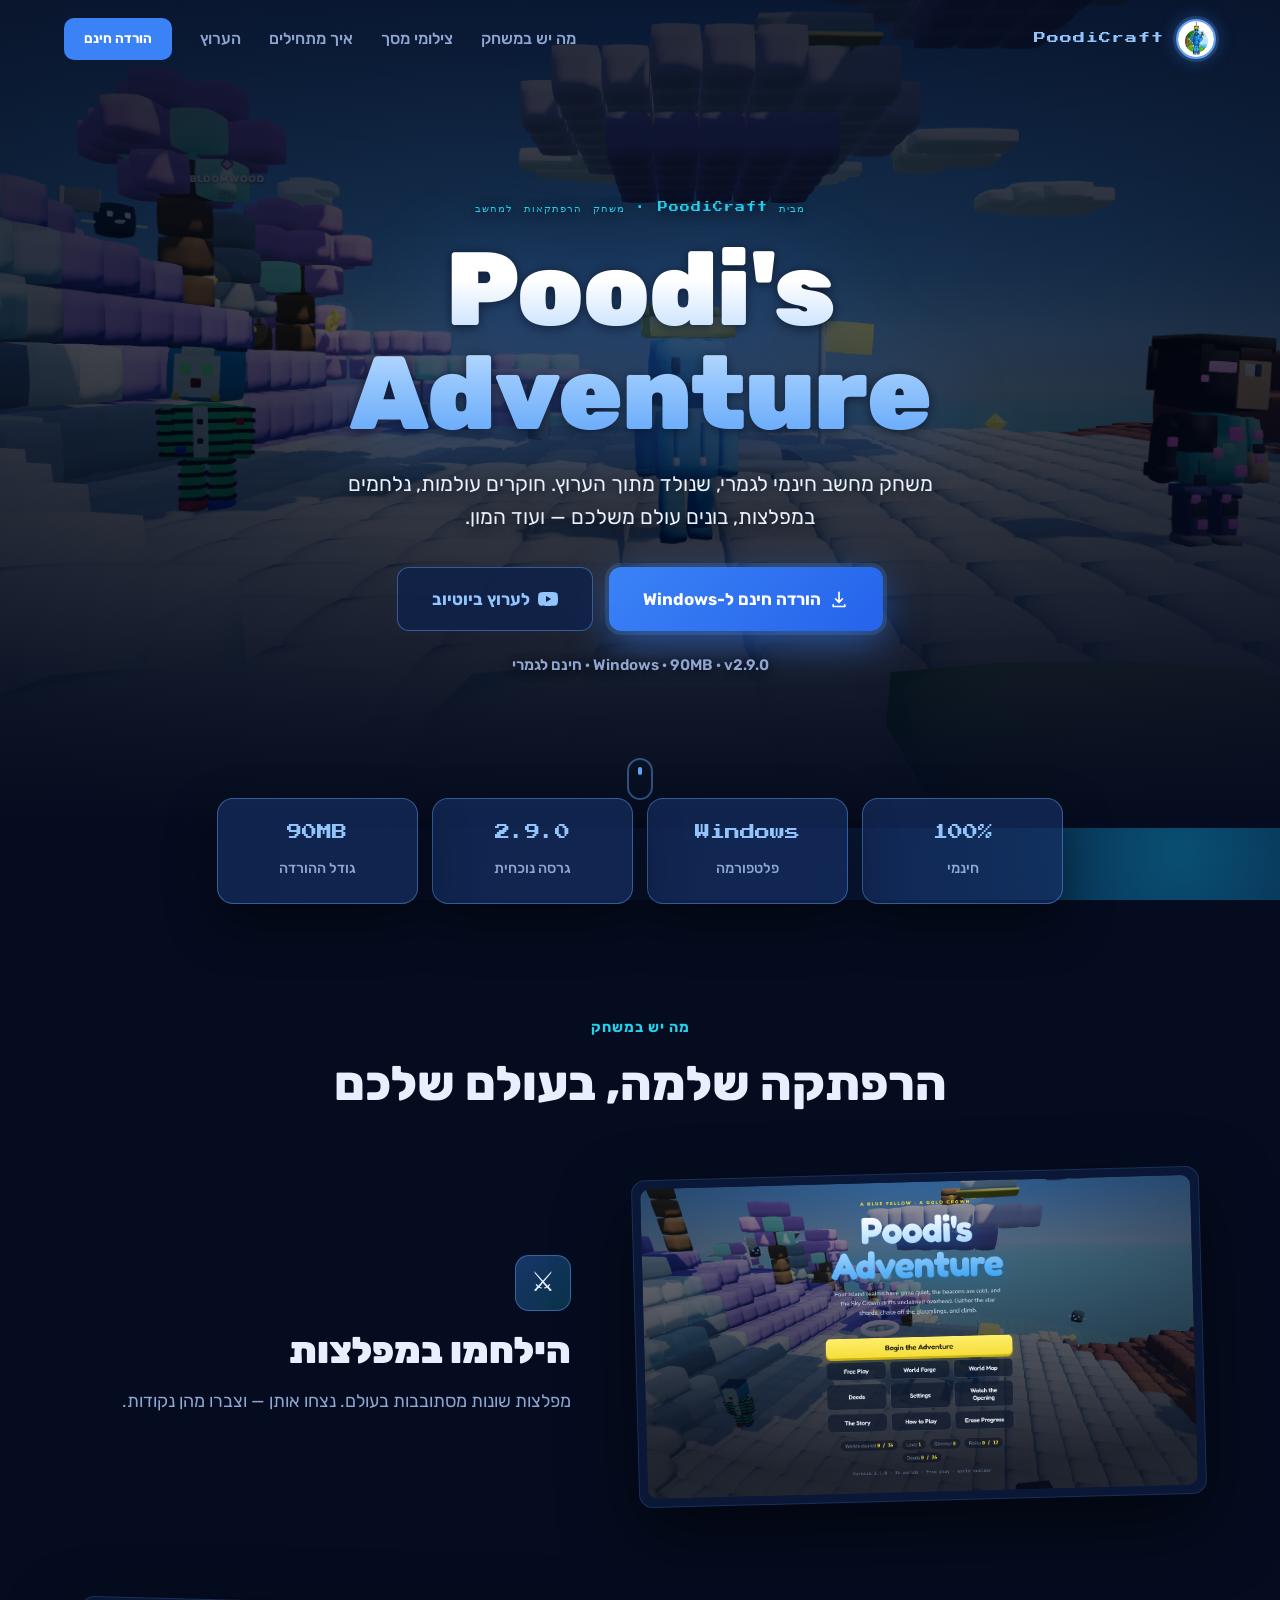
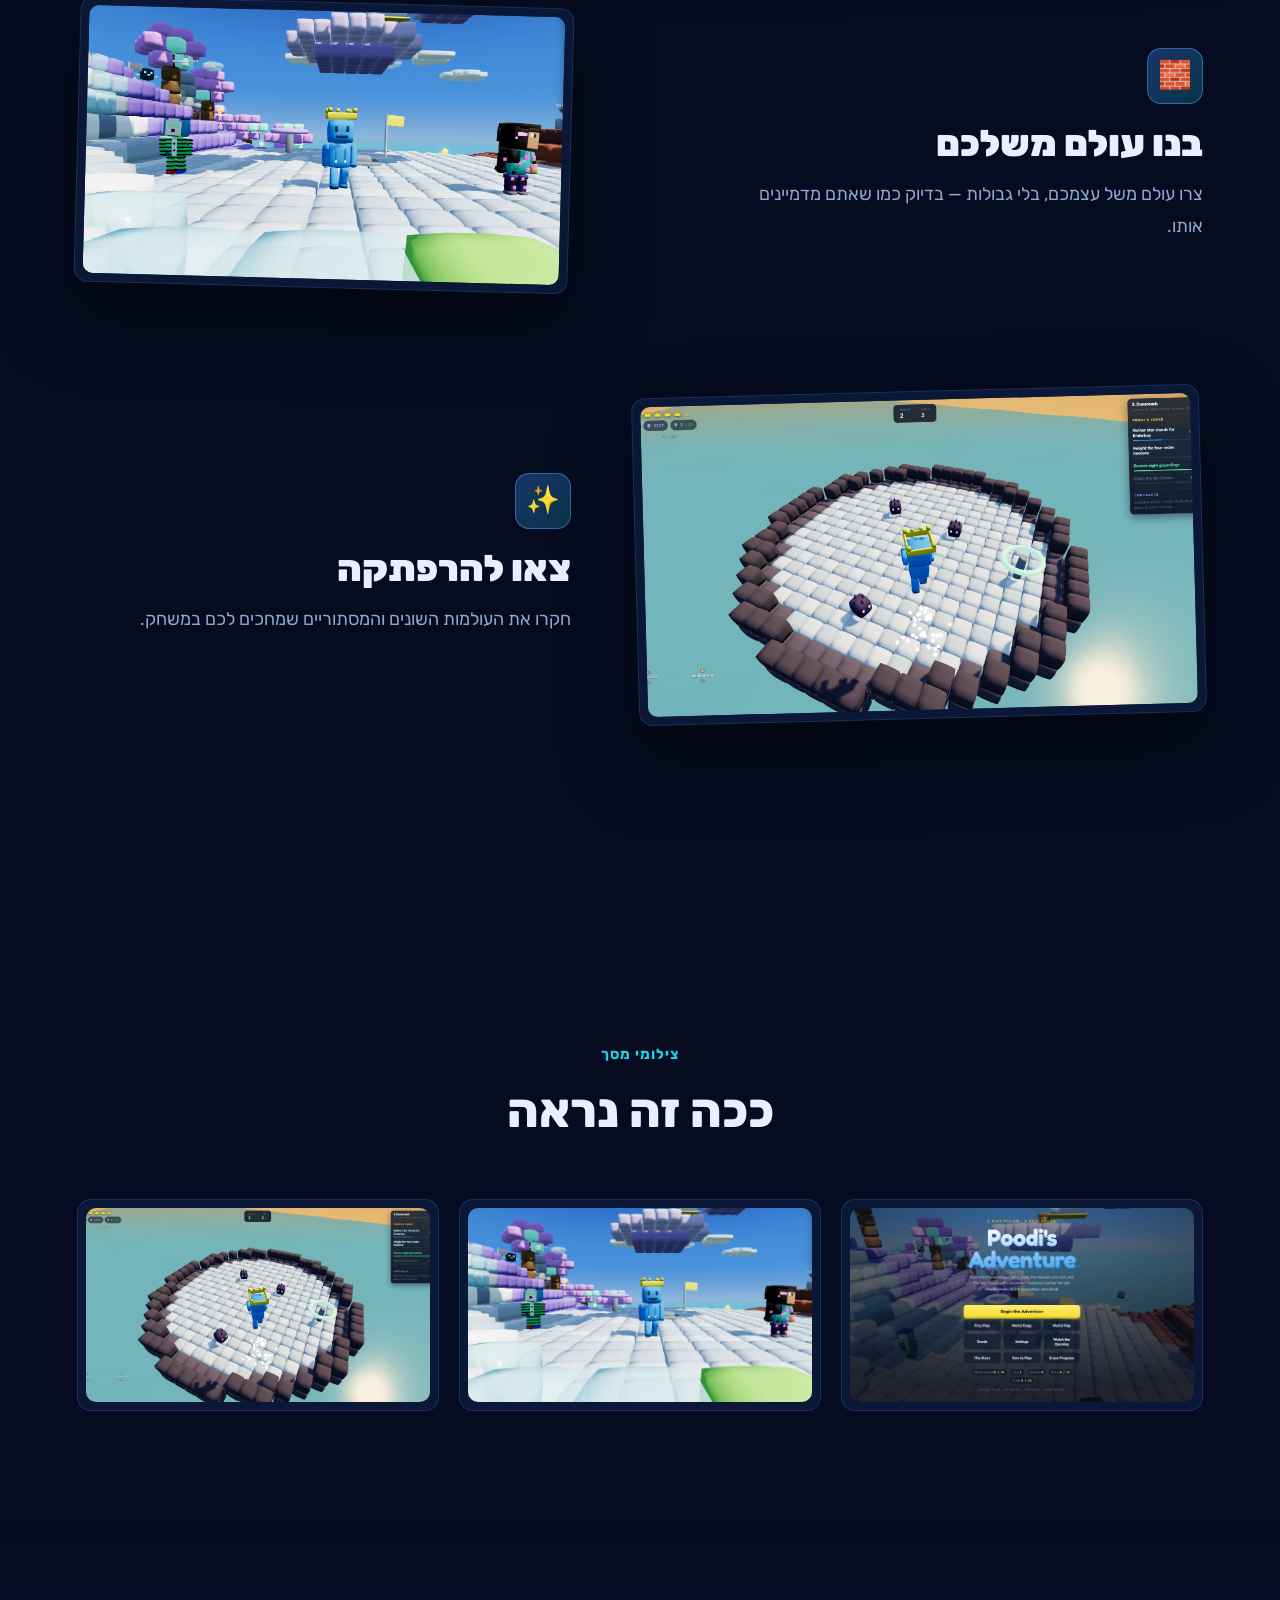
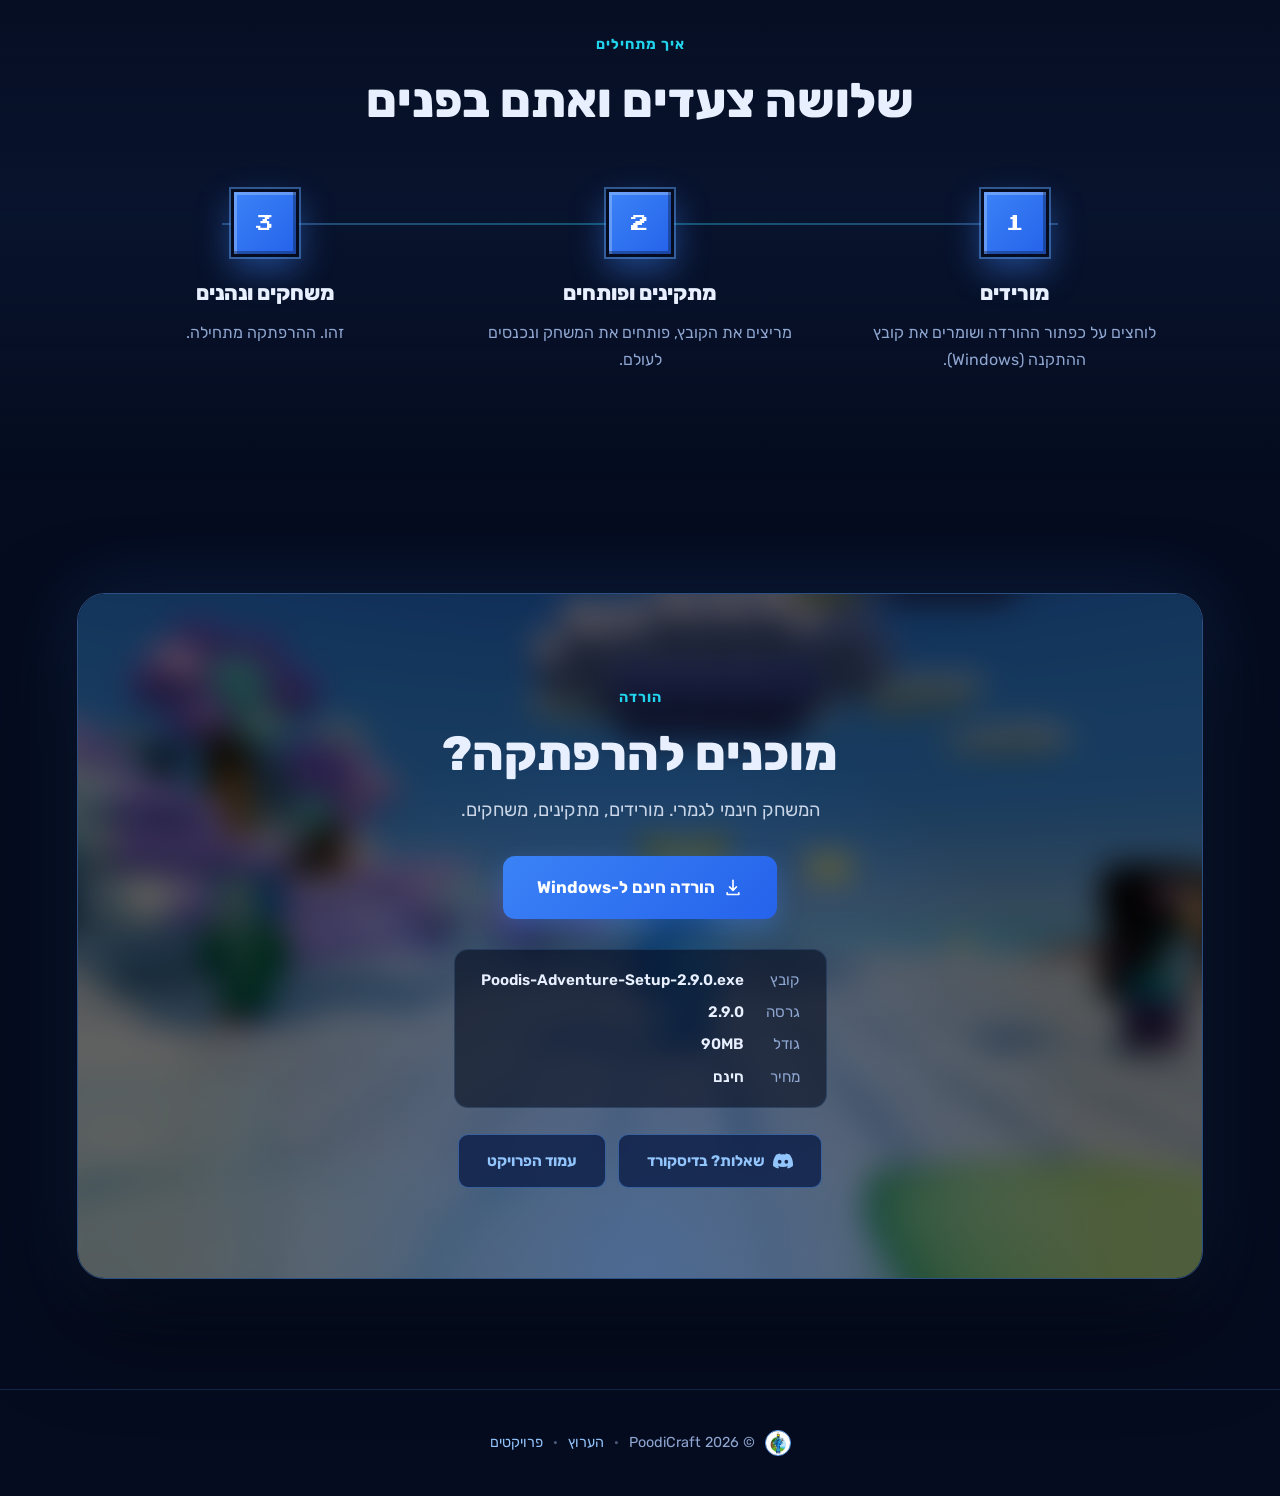
==== poodis-adventure.html @ d82b95a4 "אתר PoodiCraft עמוד הבית של הערוץ, תיק העבודות (עם המלצות דרך Firebase), עמוד הפרויקטים, Poodi's Adv" ====
<!DOCTYPE html>
<html lang="he" dir="rtl">
<head>
  <meta charset="UTF-8">
  <meta name="viewport" content="width=device-width, initial-scale=1.0">
  <title>Poodi's Adventure — משחק הרפתקאות חינמי</title>
  <link rel="icon" href="logo/favicon.ico" sizes="any">
  <link rel="icon" type="image/png" sizes="32x32" href="logo/favicon-32.png">
  <link rel="icon" type="image/png" sizes="64x64" href="logo/favicon-64.png">
  <link rel="icon" type="image/png" sizes="192x192" href="logo/favicon-192.png">
  <link rel="apple-touch-icon" href="logo/apple-touch-icon.png">
  <link rel="preconnect" href="https://fonts.googleapis.com">
  <link rel="preconnect" href="https://fonts.gstatic.com" crossorigin>
  <link href="https://fonts.googleapis.com/css2?family=Press+Start+2P&family=Rubik:wght@400;500;600;700;800;900&display=swap" rel="stylesheet">
  <link rel="stylesheet" href="style.css">
</head>
<body class="game-page">

  <!-- ============================================================
       עמוד המשחק Poodi's Adventure.
       התמונות: projects/project-1.jpg (ראשית — רק בכריכה/רקע), projects/project-1-1.jpg, project-1-2.jpg, project-1-3.jpg (צילומי מסך).
       קובץ ההורדה: downloads/Poodis-Adventure-Setup-2.9.0.exe — כשמעלים גרסה חדשה, מעדכנים כאן את הקישור (3 מקומות) ואת מספר הגרסה.
       ============================================================ -->

  <div class="bg">
    <div class="bg-grid"></div>
    <div class="bg-glow bg-glow-1"></div>
    <div class="bg-glow bg-glow-2"></div>
    <div class="cubes" id="cubes"></div>
  </div>

  <header class="nav" id="nav">
    <a href="index.html" class="logo">
      <img src="logo/logo.jpg" alt="PoodiCraft" class="logo-img">
      <span class="logo-text">PoodiCraft</span>
    </a>
    <nav class="nav-links" id="navLinks">
      <a href="#features">מה יש במשחק</a>
      <a href="#gallery">צילומי מסך</a>
      <a href="#start">איך מתחילים</a>
      <a href="index.html">הערוץ</a>
      <a href="#download" class="btn btn-small">הורדה חינם</a>
    </nav>
    <button class="nav-toggle" id="navToggle" aria-label="תפריט">
      <span></span><span></span><span></span>
    </button>
  </header>

  <main id="top">

    <!-- ===== Hero: full-bleed cover ===== -->
    <section class="game-hero">
      <div class="game-hero-bg">
        <img src="projects/project-1.jpg" alt="" onerror="this.remove()">
      </div>
      <div class="game-hero-inner">
        <p class="game-kicker reveal">מבית PoodiCraft · משחק הרפתקאות למחשב</p>
        <h1 class="game-title reveal" style="--d:.1s"><span dir="ltr">Poodi's Adventure</span></h1>
        <p class="game-sub reveal" style="--d:.2s">
          משחק מחשב חינמי לגמרי, שנולד מתוך הערוץ. חוקרים עולמות, נלחמים במפלצות, בונים עולם משלכם — ועוד המון.
        </p>
        <div class="game-hero-actions reveal" style="--d:.3s">
          <a href="downloads/Poodis-Adventure-Setup-2.9.0.exe" download class="btn btn-primary btn-xl">
            <svg class="btn-icon" viewBox="0 0 24 24" aria-hidden="true"><path fill="currentColor" d="M12 3a1 1 0 0 1 1 1v9.6l2.3-2.3a1 1 0 1 1 1.4 1.4l-4 4a1 1 0 0 1-1.4 0l-4-4a1 1 0 1 1 1.4-1.4L11 13.6V4a1 1 0 0 1 1-1zM5 18a1 1 0 0 1 1 1v1h12v-1a1 1 0 1 1 2 0v2a1 1 0 0 1-1 1H5a1 1 0 0 1-1-1v-2a1 1 0 0 1 1-1z"/></svg>
            הורדה חינם ל-Windows
          </a>
          <a href="https://www.youtube.com/@PoodiCraft" target="_blank" rel="noopener" class="btn btn-ghost btn-xl">
            <svg class="btn-icon" viewBox="0 0 24 24" aria-hidden="true"><path fill="currentColor" d="M23.5 6.2a3 3 0 0 0-2.1-2.1C19.5 3.6 12 3.6 12 3.6s-7.5 0-9.4.5A3 3 0 0 0 .5 6.2 31 31 0 0 0 0 12a31 31 0 0 0 .5 5.8 3 3 0 0 0 2.1 2.1c1.9.5 9.4.5 9.4.5s7.5 0 9.4-.5a3 3 0 0 0 2.1-2.1A31 31 0 0 0 24 12a31 31 0 0 0-.5-5.8zM9.6 15.6V8.4l6.2 3.6-6.2 3.6z"/></svg>
            לערוץ ביוטיוב
          </a>
        </div>
        <p class="game-hero-meta reveal" style="--d:.4s"><span dir="ltr">v2.9.0</span> · Windows · 90MB · חינם לגמרי</p>
      </div>
      <a href="#features" class="scroll-hint" aria-label="גלילה למטה"><span></span></a>
    </section>

    <!-- ===== Quick facts ===== -->
    <section class="game-stats reveal">
      <div class="stat"><span class="stat-value">100%</span><span class="stat-label">חינמי</span></div>
      <div class="stat"><span class="stat-value">Windows</span><span class="stat-label">פלטפורמה</span></div>
      <div class="stat"><span class="stat-value" dir="ltr">2.9.0</span><span class="stat-label">גרסה נוכחית</span></div>
      <div class="stat"><span class="stat-value">90MB</span><span class="stat-label">גודל ההורדה</span></div>
    </section>

    <!-- ===== Feature spotlights (zig-zag) ===== -->
    <section class="section" id="features">
      <div class="section-head reveal">
        <span class="section-kicker">מה יש במשחק</span>
        <h2>הרפתקה שלמה, בעולם שלכם</h2>
      </div>

      <div class="spot reveal">
        <div class="spot-img">
          <div class="thumb-frame">
            <img src="projects/project-1-1.jpg" alt="" onerror="this.parentNode.classList.add('empty')">
            <span class="thumb-placeholder">הוסיפו תמונה<small>projects/project-1-1.jpg</small></span>
          </div>
        </div>
        <div class="spot-text">
          <span class="spot-ico">⚔️</span>
          <h3>הילחמו במפלצות</h3>
          <p>מפלצות שונות מסתובבות בעולם. נצחו אותן — וצברו מהן נקודות.</p>
        </div>
      </div>

      <div class="spot flip reveal">
        <div class="spot-img">
          <div class="thumb-frame">
            <img src="projects/project-1-2.jpg" alt="" onerror="this.parentNode.classList.add('empty')">
            <span class="thumb-placeholder">הוסיפו תמונה<small>projects/project-1-2.jpg</small></span>
          </div>
        </div>
        <div class="spot-text">
          <span class="spot-ico">🧱</span>
          <h3>בנו עולם משלכם</h3>
          <p>צרו עולם משל עצמכם, בלי גבולות — בדיוק כמו שאתם מדמיינים אותו.</p>
        </div>
      </div>

      <div class="spot reveal">
        <div class="spot-img">
          <div class="thumb-frame">
            <img src="projects/project-1-3.jpg" alt="" onerror="this.parentNode.classList.add('empty')">
            <span class="thumb-placeholder">הוסיפו תמונה<small>projects/project-1-3.jpg</small></span>
          </div>
        </div>
        <div class="spot-text">
          <span class="spot-ico">✨</span>
          <h3>צאו להרפתקה</h3>
          <p>חקרו את העולמות השונים והמסתוריים שמחכים לכם במשחק.</p>
        </div>
      </div>
    </section>

    <!-- ===== Screenshots: one big + small tiles (click to enlarge) ===== -->
    <section class="section" id="gallery">
      <div class="section-head reveal">
        <span class="section-kicker">צילומי מסך</span>
        <h2>ככה זה נראה</h2>
      </div>
      <!-- צילומי מסך בלבד (התמונה הראשית project-1.jpg לא נכנסת לכאן).
           תמונה בלי קובץ נעלמת לבד. עוד תמונות? שכפלו figure -->
      <div class="game-gallery">
        <figure class="gallery-item reveal">
          <div class="thumb-frame">
            <img src="projects/project-1-1.jpg" alt="" onerror="this.closest('figure').remove()">
          </div>
        </figure>
        <figure class="gallery-item reveal" style="--d:.15s">
          <div class="thumb-frame">
            <img src="projects/project-1-2.jpg" alt="" onerror="this.closest('figure').remove()">
          </div>
        </figure>
        <figure class="gallery-item reveal" style="--d:.2s">
          <div class="thumb-frame">
            <img src="projects/project-1-3.jpg" alt="" onerror="this.closest('figure').remove()">
          </div>
        </figure>
      </div>
    </section>

    <!-- ===== How to start: 3-step timeline ===== -->
    <section class="section section-alt" id="start">
      <div class="section-head reveal">
        <span class="section-kicker">איך מתחילים</span>
        <h2>שלושה צעדים ואתם בפנים</h2>
      </div>
      <ol class="timeline">
        <li class="tl-step reveal">
          <span class="tl-num">1</span>
          <h3>מורידים</h3>
          <p>לוחצים על כפתור ההורדה ושומרים את קובץ ההתקנה (Windows).</p>
        </li>
        <li class="tl-step reveal" style="--d:.1s">
          <span class="tl-num">2</span>
          <h3>מתקינים ופותחים</h3>
          <p>מריצים את הקובץ, פותחים את המשחק ונכנסים לעולם.</p>
        </li>
        <li class="tl-step reveal" style="--d:.2s">
          <span class="tl-num">3</span>
          <h3>משחקים ונהנים</h3>
          <p>זהו. ההרפתקה מתחילה.</p>
        </li>
      </ol>
    </section>

    <!-- ===== Download ===== -->
    <section class="section" id="download">
      <div class="game-cta reveal">
        <div class="game-cta-bg"><img src="projects/project-1.jpg" alt="" onerror="this.remove()"></div>
        <div class="game-cta-inner">
          <span class="section-kicker">הורדה</span>
          <h2>מוכנים להרפתקה?</h2>
          <p>המשחק חינמי לגמרי. מורידים, מתקינים, משחקים.</p>
          <a href="downloads/Poodis-Adventure-Setup-2.9.0.exe" download class="btn btn-primary btn-xl">
            <svg class="btn-icon" viewBox="0 0 24 24" aria-hidden="true"><path fill="currentColor" d="M12 3a1 1 0 0 1 1 1v9.6l2.3-2.3a1 1 0 1 1 1.4 1.4l-4 4a1 1 0 0 1-1.4 0l-4-4a1 1 0 1 1 1.4-1.4L11 13.6V4a1 1 0 0 1 1-1zM5 18a1 1 0 0 1 1 1v1h12v-1a1 1 0 1 1 2 0v2a1 1 0 0 1-1 1H5a1 1 0 0 1-1-1v-2a1 1 0 0 1 1-1z"/></svg>
            הורדה חינם ל-Windows
          </a>
          <dl class="game-specs">
            <dt>קובץ</dt><dd dir="ltr">Poodis-Adventure-Setup-2.9.0.exe</dd>
            <dt>גרסה</dt><dd dir="ltr">2.9.0</dd>
            <dt>גודל</dt><dd>90MB</dd>
            <dt>מחיר</dt><dd>חינם</dd>
          </dl>
          <div class="game-cta-links">
            <button type="button" class="btn btn-ghost" id="discordBtn">
              <svg class="btn-icon" viewBox="0 0 24 24" aria-hidden="true"><path fill="currentColor" d="M20.3 4.4A19.8 19.8 0 0 0 15.4 3l-.6 1.2a18.3 18.3 0 0 0-5.6 0L8.6 3a19.7 19.7 0 0 0-4.9 1.5C.6 9.1-.3 13.6.1 18a19.9 19.9 0 0 0 6 3l1.3-2a12.9 12.9 0 0 1-2-1l.5-.4a14.2 14.2 0 0 0 12.2 0l.5.4a12.9 12.9 0 0 1-2 1l1.3 2a19.8 19.8 0 0 0 6-3c.5-5.1-.8-9.6-3.6-13.6zM8 15.3c-1.2 0-2.2-1.1-2.2-2.4S6.8 10.5 8 10.5s2.2 1.1 2.2 2.4-1 2.4-2.2 2.4zm8 0c-1.2 0-2.2-1.1-2.2-2.4s1-2.4 2.2-2.4 2.2 1.1 2.2 2.4-1 2.4-2.2 2.4z"/></svg>
              שאלות? בדיסקורד
            </button>
            <a href="projects/project-1.html" class="btn btn-ghost">עמוד הפרויקט</a>
          </div>
        </div>
      </div>
    </section>

  </main>

  <footer class="footer">
    <img src="logo/logo.jpg" alt="" class="logo-img small">
    <span>&copy; <span id="year"></span> PoodiCraft</span>
    <span class="footer-sep">·</span>
    <a href="index.html">הערוץ</a>
    <span class="footer-sep">·</span>
    <a href="projects.html">פרויקטים</a>
  </footer>

  <div class="lightbox" id="lightbox">
    <button class="lightbox-close" id="lightboxClose" aria-label="סגירה">&times;</button>
    <img src="" alt="" id="lightboxImg">
  </div>

  <script src="script.js"></script>
  <script src="sounds.js"></script>
</body>
</html>
---- style.css ----
/* ============================================================
   PoodiCraft — channel site + thumbnail portfolio (blue theme)
   ============================================================ */

:root {
  --bg: #050c1f;
  --bg-2: #0a1633;
  --surface: rgba(16, 34, 74, 0.55);
  --surface-2: rgba(22, 46, 96, 0.7);
  --border: rgba(96, 165, 250, 0.18);
  --border-strong: rgba(96, 165, 250, 0.45);
  --blue: #3b82f6;
  --blue-light: #60a5fa;
  --blue-bright: #93c5fd;
  --cyan: #22d3ee;
  --text: #e8f0ff;
  --muted: #8fa6d1;
  --pixel: 'Press Start 2P', monospace;
  --sans: 'Rubik', 'Segoe UI', system-ui, sans-serif;
  --radius: 14px;
  --ease: cubic-bezier(.22, 1, .36, 1);
}

* { box-sizing: border-box; margin: 0; padding: 0; }

html { scroll-behavior: smooth; }

body {
  font-family: var(--sans);
  background: var(--bg);
  color: var(--text);
  line-height: 1.6;
  overflow-x: hidden;
  -webkit-font-smoothing: antialiased;
}

img { max-width: 100%; display: block; }
a { color: inherit; text-decoration: none; }

/* ------------------------------------------------------------
   Background
   ------------------------------------------------------------ */
.bg {
  position: fixed;
  inset: 0;
  z-index: -1;
  overflow: hidden;
  background: var(--bg);
}

.bg-grid {
  position: absolute;
  inset: 0;
  overflow: hidden;
}
/* The moving grid pattern (animated with transform only — no repaint per frame) */
.bg-grid::before {
  content: '';
  position: absolute;
  inset: -48px 0 0 -48px;
  background-image:
    linear-gradient(rgba(96, 165, 250, 0.07) 1px, transparent 1px),
    linear-gradient(90deg, rgba(96, 165, 250, 0.07) 1px, transparent 1px);
  background-size: 48px 48px;
  animation: gridMove 18s linear infinite;
}
/* Ambient light + fade of the grid toward the edges (replaces a mask-image,
   which forced a full-screen mask surface to be re-rendered every frame) */
.bg-grid::after {
  content: '';
  position: absolute;
  inset: 0;
  background:
    radial-gradient(ellipse at 20% 0%, #0d1f4d 0%, transparent 55%),
    radial-gradient(ellipse at 90% 100%, #0a1a40 0%, transparent 60%),
    radial-gradient(ellipse at center, transparent 30%, var(--bg) 78%);
}

@keyframes gridMove {
  from { transform: translate3d(0, 0, 0); }
  to   { transform: translate3d(48px, 48px, 0); }
}

.bg-glow {
  position: absolute;
  border-radius: 50%;
  animation: glowDrift 14s ease-in-out infinite alternate;
}
.bg-glow-1 {
  width: 900px; height: 900px;
  background: radial-gradient(circle, rgba(29, 78, 216, .55) 0%, rgba(29, 78, 216, .2) 35%, transparent 65%);
  top: -350px; left: -300px;
}
.bg-glow-2 {
  width: 800px; height: 800px;
  background: radial-gradient(circle, rgba(8, 145, 178, .45) 0%, rgba(8, 145, 178, .15) 35%, transparent 65%);
  bottom: -350px; right: -300px;
  animation-delay: -7s;
}

@keyframes glowDrift {
  from { transform: translate3d(0, 0, 0); }
  to   { transform: translate3d(60px, 40px, 0); }
}

/* Floating pixel cubes (generated by script.js) */
.cubes { position: absolute; inset: 0; }
.cube {
  position: absolute;
  bottom: -40px;
  width: var(--s);
  height: var(--s);
  background: linear-gradient(135deg, var(--blue-light), var(--blue));
  box-shadow:
    inset -3px -3px 0 rgba(0, 0, 0, .35),
    inset 3px 3px 0 rgba(255, 255, 255, .25),
    0 0 18px rgba(59, 130, 246, .45);
  opacity: 0;
  animation: cubeRise var(--t) linear var(--delay) infinite;
}

@keyframes cubeRise {
  0%   { transform: translateY(0) rotate(0deg); opacity: 0; }
  10%  { opacity: .7; }
  90%  { opacity: .4; }
  100% { transform: translateY(-110vh) rotate(360deg); opacity: 0; }
}

/* ------------------------------------------------------------
   Navigation
   ------------------------------------------------------------ */
.nav {
  position: fixed;
  top: 0; left: 0; right: 0;
  z-index: 50;
  display: flex;
  align-items: center;
  justify-content: space-between;
  padding: 18px clamp(20px, 5vw, 64px);
  transition: background .4s, padding .4s, border-color .4s;
  border-bottom: 1px solid transparent;
  animation: navIn .8s var(--ease) both;
}
.nav.scrolled {
  padding: 12px clamp(20px, 5vw, 64px);
  background: rgba(5, 12, 31, .92);
  border-bottom-color: var(--border);
}

@keyframes navIn {
  from { transform: translateY(-100%); opacity: 0; }
  to   { transform: translateY(0); opacity: 1; }
}

.logo { display: flex; align-items: center; gap: 12px; }
.logo-text {
  font-family: var(--pixel);
  font-size: .75rem;
  letter-spacing: 1px;
  color: var(--blue-bright);
}
.logo-cube {
  width: 22px; height: 22px;
  background: linear-gradient(135deg, var(--cyan), var(--blue));
  box-shadow: inset -3px -3px 0 rgba(0,0,0,.35), inset 3px 3px 0 rgba(255,255,255,.3);
  animation: spinCube 4s ease-in-out infinite;
}
.logo-cube.small { width: 14px; height: 14px; }
.logo-img {
  width: 40px; height: 40px;
  border-radius: 50%;
  object-fit: cover;
  border: 2px solid var(--blue-light);
  box-shadow: 0 0 0 3px rgba(96, 165, 250, .2), 0 0 18px rgba(59, 130, 246, .45);
  transition: transform .4s var(--ease), box-shadow .4s;
}
.logo:hover .logo-img {
  transform: rotate(-8deg) scale(1.08);
  box-shadow: 0 0 0 4px rgba(96, 165, 250, .3), 0 0 26px rgba(59, 130, 246, .65);
}
.logo-img.small { width: 26px; height: 26px; border-width: 1px; box-shadow: none; }

@keyframes spinCube {
  0%, 100% { transform: rotate(0deg); }
  50%      { transform: rotate(180deg); }
}

.nav-links { display: flex; align-items: center; gap: 28px; }
.nav-links a:not(.btn) {
  font-weight: 500;
  color: var(--muted);
  position: relative;
  transition: color .3s;
}
.nav-links a:not(.btn)::after {
  content: '';
  position: absolute;
  left: 0; bottom: -4px;
  width: 100%; height: 2px;
  background: var(--blue-light);
  transform: scaleX(0);
  transform-origin: right;
  transition: transform .35s var(--ease);
}
.nav-links a:not(.btn):hover { color: var(--text); }
.nav-links a:not(.btn):hover::after { transform: scaleX(1); transform-origin: left; }

.nav-toggle {
  display: none;
  flex-direction: column;
  gap: 5px;
  background: none;
  border: none;
  cursor: pointer;
  padding: 6px;
}
.nav-toggle span {
  width: 24px; height: 2px;
  background: var(--text);
  transition: transform .3s, opacity .3s;
}
.nav-toggle.open span:nth-child(1) { transform: translateY(7px) rotate(45deg); }
.nav-toggle.open span:nth-child(2) { opacity: 0; }
.nav-toggle.open span:nth-child(3) { transform: translateY(-7px) rotate(-45deg); }

/* ------------------------------------------------------------
   Buttons
   ------------------------------------------------------------ */
.btn {
  position: relative;
  display: inline-flex;
  align-items: center;
  justify-content: center;
  padding: 14px 28px;
  border-radius: 10px;
  font-weight: 700;
  font-size: .95rem;
  overflow: hidden;
  transition: transform .3s var(--ease), box-shadow .3s, background .3s, border-color .3s;
}
.btn:active { transform: scale(.97); }

.btn-primary {
  background: linear-gradient(135deg, var(--blue), #2563eb);
  color: #fff;
  box-shadow: 0 8px 24px rgba(59, 130, 246, .35);
}
.btn-primary::before {
  content: '';
  position: absolute;
  top: 0; left: -80%;
  width: 60%; height: 100%;
  background: linear-gradient(120deg, transparent, rgba(255,255,255,.35), transparent);
  transform: skewX(-20deg);
  transition: left .6s var(--ease);
}
.btn-primary:hover { transform: translateY(-3px); box-shadow: 0 14px 34px rgba(59, 130, 246, .5); }
.btn-primary:hover::before { left: 130%; }

.btn-ghost {
  background: rgba(16, 34, 74, .85);
  border: 1px solid var(--border-strong);
  color: var(--blue-bright);
}
.btn-ghost:hover {
  transform: translateY(-3px);
  background: var(--surface-2);
  border-color: var(--blue-light);
  box-shadow: 0 10px 28px rgba(59, 130, 246, .25);
}

.btn-small {
  padding: 10px 20px;
  font-size: .85rem;
  background: var(--blue);
  color: #fff;
}
.btn-small:hover { background: var(--blue-light); transform: translateY(-2px); }

/* ------------------------------------------------------------
   Hero
   ------------------------------------------------------------ */
.hero {
  min-height: 100vh;
  display: grid;
  grid-template-columns: 1.1fr 1fr;
  align-items: center;
  gap: 48px;
  padding: 140px clamp(20px, 6vw, 96px) 80px;
  position: relative;
}

.hero-tag {
  font-family: var(--sans);
  font-weight: 700;
  font-size: .95rem;
  color: var(--cyan);
  letter-spacing: 1px;
  margin-bottom: 24px;
}

.hero-title {
  font-size: clamp(2.4rem, 6vw, 4.8rem);
  font-weight: 900;
  line-height: 1.15;
  margin-bottom: 28px;
}
.hero-title .line { display: block; overflow: hidden; }
.hero-title .word {
  display: block;
  transform: translateY(110%);
  animation: wordUp 1s var(--ease) forwards;
}
.hero-title .line:nth-child(1) .word { animation-delay: .15s; }
.hero-title .line:nth-child(2) .word { animation-delay: .28s; }
.hero-title .line:nth-child(3) .word { animation-delay: .41s; }

@keyframes wordUp {
  to { transform: translateY(0); }
}

.hero-title .accent {
  background: linear-gradient(90deg, var(--blue-light), var(--cyan), var(--blue-light));
  background-size: 200% auto;
  -webkit-background-clip: text;
  background-clip: text;
  color: transparent;
  padding-bottom: .08em;
  /* Static gradient: animating background-position on background-clip:text
     is a known Chrome flicker source */
  background-position: 50% center;
}

.hero-sub {
  font-size: 1.15rem;
  color: var(--muted);
  max-width: 480px;
  margin-bottom: 36px;
}

.hero-actions { display: flex; gap: 16px; flex-wrap: wrap; }

/* Floating thumbnail cards */
.hero-visual {
  position: relative;
  height: 460px;
  perspective: 1200px;
}
.float-card {
  position: absolute;
  width: 56%;
  border-radius: var(--radius);
  padding: 8px;
  background: rgba(16, 34, 74, .8);
  border: 1px solid var(--border);
  box-shadow: 0 30px 60px rgba(0, 0, 0, .45), 0 0 0 1px rgba(96,165,250,.05);
  transition: transform .5s var(--ease), box-shadow .5s;
}
.float-card:hover {
  box-shadow: 0 40px 80px rgba(0, 0, 0, .55), 0 0 40px rgba(59, 130, 246, .25);
  z-index: 5;
}
.card-1 { top: 0; right: 0; animation: floatA 7s ease-in-out infinite; z-index: 3; }
.card-2 { top: 24%; left: 0; animation: floatB 8s ease-in-out infinite; z-index: 2; }
.card-3 { top: 48%; right: 4%; animation: floatC 9s ease-in-out infinite; z-index: 4; }
.card-4 { bottom: 0; left: 6%; animation: floatD 8.5s ease-in-out infinite; z-index: 1; }

@keyframes floatA {
  0%, 100% { transform: translateY(0) rotate(-2deg); }
  50%      { transform: translateY(-16px) rotate(-1deg); }
}
@keyframes floatB {
  0%, 100% { transform: translateY(0) rotate(2deg); }
  50%      { transform: translateY(-20px) rotate(3deg); }
}
@keyframes floatC {
  0%, 100% { transform: translateY(0) rotate(-1deg); }
  50%      { transform: translateY(-12px) rotate(-3deg); }
}
@keyframes floatD {
  0%, 100% { transform: translateY(0) rotate(2deg); }
  50%      { transform: translateY(-18px) rotate(1deg); }
}

/* Scroll hint */
.scroll-hint {
  position: absolute;
  bottom: 28px;
  left: 50%;
  transform: translateX(-50%);
  width: 26px; height: 42px;
  border: 2px solid var(--border-strong);
  border-radius: 14px;
  display: flex;
  justify-content: center;
  opacity: 0;
  animation: fadeIn 1s 1.4s forwards;
}
.scroll-hint span {
  width: 4px; height: 8px;
  background: var(--blue-light);
  border-radius: 2px;
  margin-top: 7px;
  animation: scrollDot 1.8s ease-in-out infinite;
}
@keyframes scrollDot {
  0%   { transform: translateY(0); opacity: 1; }
  70%  { transform: translateY(14px); opacity: 0; }
  100% { transform: translateY(0); opacity: 0; }
}
@keyframes fadeIn { to { opacity: 1; } }

/* ------------------------------------------------------------
   Thumbnail frames (16:9)
   ------------------------------------------------------------ */
.thumb-frame {
  position: relative;
  aspect-ratio: 16 / 9;
  border-radius: 10px;
  overflow: hidden;
  background: linear-gradient(135deg, rgba(37, 99, 235, .25), rgba(8, 145, 178, .15));
}
.thumb-frame img {
  width: 100%; height: 100%;
  object-fit: cover;
  transition: transform .6s var(--ease);
}
.thumb-frame.empty img { display: none; }

.thumb-placeholder {
  display: none;
  position: absolute;
  inset: 0;
  flex-direction: column;
  align-items: center;
  justify-content: center;
  text-align: center;
  padding: 12px;
  font-family: var(--sans);
  font-weight: 700;
  font-size: 1rem;
  line-height: 1.6;
  color: var(--blue-bright);
  border: 2px dashed var(--border-strong);
  border-radius: 10px;
  background-image:
    linear-gradient(rgba(96,165,250,.06) 1px, transparent 1px),
    linear-gradient(90deg, rgba(96,165,250,.06) 1px, transparent 1px);
  background-size: 20px 20px;
}
.thumb-placeholder small {
  display: block;
  font-family: var(--sans);
  font-size: .75rem;
  color: var(--muted);
  letter-spacing: 0;
  margin-top: 6px;
}
.thumb-frame.empty .thumb-placeholder { display: flex; }

/* ------------------------------------------------------------
   Sections
   ------------------------------------------------------------ */
.section {
  padding: 110px clamp(20px, 6vw, 96px);
  max-width: 1300px;
  margin: 0 auto;
}
.section-alt {
  max-width: none;
  background: linear-gradient(180deg, transparent, rgba(16, 34, 74, .35), transparent);
}
.section-alt > * { max-width: 1300px; margin: 0 auto; }

.section-head { text-align: center; margin-bottom: 60px; }
.section-kicker {
  display: inline-block;
  font-family: var(--sans);
  font-weight: 700;
  font-size: .9rem;
  color: var(--cyan);
  letter-spacing: 1px;
  margin-bottom: 16px;
}
h2 {
  font-size: clamp(2rem, 4vw, 3rem);
  font-weight: 800;
  line-height: 1.2;
}

/* ------------------------------------------------------------
   Gallery
   ------------------------------------------------------------ */
.gallery {
  display: grid;
  grid-template-columns: repeat(auto-fill, minmax(320px, 1fr));
  gap: 28px;
}
.gallery-item {
  border-radius: var(--radius);
  padding: 8px;
  background: var(--surface);
  border: 1px solid var(--border);
  cursor: pointer;
  transition: transform .45s var(--ease), border-color .3s, box-shadow .45s;
  transform-style: preserve-3d;
}
.gallery-item:hover {
  border-color: var(--blue-light);
  box-shadow: 0 25px 50px rgba(0, 0, 0, .45), 0 0 30px rgba(59, 130, 246, .3);
}
.gallery-item:hover .thumb-frame img { transform: scale(1.06); }

/* Glow that follows the mouse (set by script.js) */
.gallery-item::before {
  content: '';
  position: absolute;
  inset: 0;
  border-radius: inherit;
  background: radial-gradient(400px circle at var(--mx, 50%) var(--my, 50%), rgba(96, 165, 250, .18), transparent 45%);
  opacity: 0;
  transition: opacity .4s;
  pointer-events: none;
}
.gallery-item { position: relative; }
.gallery-item:hover::before { opacity: 1; }

/* ------------------------------------------------------------
   About
   ------------------------------------------------------------ */
.about {
  display: grid;
  grid-template-columns: 1.2fr 1fr;
  align-items: center;
  gap: 60px;
}
.about-text p {
  margin-top: 20px;
  font-size: 1.1rem;
  color: var(--muted);
  max-width: 520px;
}
.about-body { margin-top: 20px; }
.about-body p { margin-top: 0; }
.about-body p + p { margin-top: 10px; }
.about-body p:first-child { color: var(--text); font-weight: 700; font-size: 1.25rem; }

/* About visual — a 3D cube on the portfolio page, a channel card on the home page */
.about-visual {
  display: flex;
  justify-content: center;
  align-items: center;
  min-height: 360px;
  perspective: 1000px;
}

/* 3D rotating block (portfolio page) */
.big-cube {
  position: relative;
  width: 200px; height: 200px;
  transform-style: preserve-3d;
  animation: rotateCube 14s linear infinite;
}
.big-cube .face {
  position: absolute;
  inset: 0;
  background: linear-gradient(135deg, var(--blue-light), var(--blue));
  border: 2px solid rgba(147, 197, 253, .5);
  box-shadow: inset 0 0 40px rgba(5, 12, 31, .45);
  background-image:
    linear-gradient(rgba(255,255,255,.12) 1px, transparent 1px),
    linear-gradient(90deg, rgba(255,255,255,.12) 1px, transparent 1px);
  background-size: 40px 40px;
  opacity: .96;
  overflow: hidden;
}
.big-cube .face img {
  width: 100%; height: 100%;
  object-fit: cover;
}
.big-cube .front  { transform: translateZ(100px); }
.big-cube .back   { transform: rotateY(180deg) translateZ(100px); }
.big-cube .right  { transform: rotateY(90deg) translateZ(100px); }
.big-cube .left   { transform: rotateY(-90deg) translateZ(100px); }
.big-cube .top    { transform: rotateX(90deg) translateZ(100px); background: linear-gradient(135deg, var(--cyan), var(--blue-light)); }
.big-cube .bottom { transform: rotateX(-90deg) translateZ(100px); background: #1e3a8a; }

@keyframes rotateCube {
  from { transform: rotateX(-20deg) rotateY(0deg); }
  to   { transform: rotateX(-20deg) rotateY(360deg); }
}

/* Channel card (home page) */
.channel-card-wrap { animation: logoFloat 7s ease-in-out infinite; }
.channel-card {
  position: relative;
  width: 320px;
  border-radius: 20px;
  background: var(--surface-2);
  border: 1px solid var(--border-strong);
  box-shadow: 0 30px 60px rgba(0, 0, 0, .5), 0 0 40px rgba(59, 130, 246, .2);
  overflow: hidden;
  transform-style: preserve-3d;
  transition: transform .5s var(--ease), box-shadow .5s;
}
.channel-card:hover { box-shadow: 0 40px 80px rgba(0, 0, 0, .55), 0 0 60px rgba(59, 130, 246, .35); }
.channel-banner {
  position: relative;
  height: 110px;
  background:
    linear-gradient(rgba(255,255,255,.08) 1px, transparent 1px),
    linear-gradient(90deg, rgba(255,255,255,.08) 1px, transparent 1px),
    linear-gradient(135deg, var(--blue), var(--cyan));
  background-size: 22px 22px, 22px 22px, 100% 100%;
  overflow: hidden;
}
.channel-banner::after {
  content: '';
  position: absolute;
  inset: 0;
  background: radial-gradient(circle at 80% 20%, rgba(255,255,255,.35), transparent 45%);
}
.channel-banner .px {
  position: absolute;
  width: 14px; height: 14px;
  background: linear-gradient(135deg, var(--blue-bright), var(--blue));
  box-shadow: inset -2px -2px 0 rgba(0,0,0,.3), inset 2px 2px 0 rgba(255,255,255,.35);
  animation: pxBob 4s ease-in-out infinite;
}
.px-1 { top: 18px; left: 22px; }
.px-2 { top: 60px; left: 70px; width: 9px; height: 9px; animation-delay: -1s; }
.px-3 { top: 26px; right: 40px; width: 11px; height: 11px; animation-delay: -2s; }
.px-4 { top: 72px; right: 16px; animation-delay: -3s; }
@keyframes pxBob {
  0%, 100% { transform: translateY(0) rotate(0); }
  50%      { transform: translateY(-6px) rotate(12deg); }
}
.channel-avatar {
  width: 96px; height: 96px;
  border-radius: 50%;
  object-fit: cover;
  margin: -48px auto 0;
  position: relative;
  z-index: 1;
  border: 4px solid var(--bg-2);
  box-shadow: 0 0 0 3px var(--blue-light), 0 12px 30px rgba(0,0,0,.5);
  transition: transform .5s var(--ease);
}
.channel-card:hover .channel-avatar { transform: scale(1.06) rotate(-4deg); }
.channel-body {
  display: flex;
  flex-direction: column;
  align-items: center;
  gap: 6px;
  padding: 14px 24px 28px;
  text-align: center;
}
.channel-name {
  font-family: var(--pixel);
  font-size: .9rem;
  color: var(--blue-bright);
  letter-spacing: 1px;
}
.channel-handle { color: var(--muted); font-weight: 500; font-size: .95rem; }
.channel-sub { margin-top: 14px; padding: 12px 24px; font-size: .9rem; }

/* ------------------------------------------------------------
   Contact
   ------------------------------------------------------------ */
.contact {
  text-align: center;
  padding: 70px clamp(20px, 5vw, 60px);
  border-radius: 24px;
  background: var(--surface);
  border: 1px solid var(--border);
  position: relative;
  overflow: hidden;
}
.contact::before {
  content: '';
  position: absolute;
  inset: -2px;
  border-radius: inherit;
  background: conic-gradient(from var(--angle, 0deg), transparent 0 70%, var(--blue-light) 85%, var(--cyan) 92%, transparent 100%);
  animation: borderSpin 6s linear infinite;
  z-index: -1;
}
.contact::after {
  content: '';
  position: absolute;
  inset: 1px;
  border-radius: inherit;
  background: var(--bg-2);
  z-index: -1;
}
@property --angle {
  syntax: '<angle>';
  initial-value: 0deg;
  inherits: false;
}
@keyframes borderSpin {
  to { --angle: 360deg; }
}
.contact p {
  color: var(--muted);
  font-size: 1.1rem;
  margin: 16px 0 32px;
}
.contact-links { display: flex; justify-content: center; gap: 14px; flex-wrap: wrap; }

.btn { font-family: inherit; cursor: pointer; }
button.btn-ghost { font-size: .95rem; }
.btn-icon { width: 20px; height: 20px; margin-inline-end: 8px; flex-shrink: 0; }
.copied {
  position: absolute;
  inset: 0;
  display: flex;
  align-items: center;
  justify-content: center;
  background: var(--blue);
  color: #fff;
  opacity: 0;
  transform: translateY(100%);
  transition: opacity .3s, transform .3s var(--ease);
}
.btn.show-copied .copied { opacity: 1; transform: translateY(0); }

/* ------------------------------------------------------------
   Footer
   ------------------------------------------------------------ */
.footer {
  display: flex;
  align-items: center;
  justify-content: center;
  gap: 10px;
  padding: 40px 20px;
  color: var(--muted);
  font-size: .9rem;
  border-top: 1px solid var(--border);
}

/* ------------------------------------------------------------
   Lightbox
   ------------------------------------------------------------ */
.lightbox {
  position: fixed;
  inset: 0;
  z-index: 100;
  background: rgba(5, 12, 31, .94);
  display: flex;
  align-items: center;
  justify-content: center;
  padding: 24px;
  opacity: 0;
  visibility: hidden;
  transition: opacity .35s, visibility .35s;
}
.lightbox.open { opacity: 1; visibility: visible; }
.lightbox img {
  max-width: min(1200px, 95vw);
  max-height: 85vh;
  border-radius: 12px;
  box-shadow: 0 40px 100px rgba(0,0,0,.7), 0 0 60px rgba(59,130,246,.3);
  transform: scale(.9);
  transition: transform .4s var(--ease);
}
.lightbox.open img { transform: scale(1); }
.lightbox-close {
  position: absolute;
  top: 20px; inset-inline-end: 28px;
  font-size: 2.4rem;
  color: var(--text);
  background: none;
  border: none;
  cursor: pointer;
  line-height: 1;
  transition: transform .3s, color .3s;
}
.lightbox-close:hover { color: var(--blue-light); transform: rotate(90deg); }

/* ------------------------------------------------------------
   Scroll reveal
   ------------------------------------------------------------ */
.reveal {
  opacity: 0;
  transform: translateY(32px);
  transition: opacity .9s var(--ease) var(--d, 0s), transform .9s var(--ease) var(--d, 0s);
}
.reveal.in { opacity: 1; transform: translateY(0); }

/* ------------------------------------------------------------
   Responsive
   ------------------------------------------------------------ */
@media (max-width: 960px) {
  .hero { grid-template-columns: 1fr; padding-top: 120px; text-align: center; }
  .hero-sub { margin-inline: auto; }
  .hero-actions { justify-content: center; }
  .hero-visual { height: 380px; max-width: 520px; margin: 0 auto; width: 100%; }
  .about { grid-template-columns: 1fr; text-align: center; }
  .about-text p { margin-inline: auto; }
}

@media (max-width: 720px) {
  .nav-toggle { display: flex; }
  .nav-links {
    position: absolute;
    top: 100%; left: 0; right: 0;
    flex-direction: column;
    gap: 8px;
    padding: 16px 20px 24px;
    background: rgba(5, 12, 31, .96);
    border-bottom: 1px solid var(--border);
    transform: translateY(-12px);
    opacity: 0;
    pointer-events: none;
    transition: transform .35s var(--ease), opacity .35s;
  }
  .nav-links.open { transform: translateY(0); opacity: 1; pointer-events: auto; }
  .nav-links a { padding: 10px 0; width: 100%; text-align: center; }
  .hero-visual { height: 300px; }
  .float-card { width: 70%; }
  .gallery { grid-template-columns: 1fr; }
  .section { padding: 80px 20px; }
}

@media (prefers-reduced-motion: reduce) {
  *, *::before, *::after {
    animation-duration: .01ms !important;
    animation-iteration-count: 1 !important;
    transition-duration: .01ms !important;
  }
  .reveal { opacity: 1; transform: none; }
  .hero-title .word { transform: none; }
}

/* ============================================================
   Home-page additions
   ============================================================ */

/* ---- Empty slots waiting for real content ---------------------- */
.fill-me {
  display: inline-block;
  padding: 6px 14px;
  border: 2px dashed var(--border-strong);
  border-radius: 8px;
  color: var(--blue-bright);
  font-weight: 700;
  font-size: .95rem;
  background-image:
    linear-gradient(rgba(96,165,250,.06) 1px, transparent 1px),
    linear-gradient(90deg, rgba(96,165,250,.06) 1px, transparent 1px);
  background-size: 20px 20px;
}

/* ---- Hero (home page): big logo instead of floating cards ------ */
.hero-visual-logo { display: flex; align-items: center; justify-content: center; }
.hero-logo-wrap {
  position: relative;
  width: min(380px, 80%);
  aspect-ratio: 1;
  display: flex;
  align-items: center;
  justify-content: center;
  animation: logoFloat 7s ease-in-out infinite;
}
.hero-logo {
  width: 78%;
  aspect-ratio: 1;
  border-radius: 50%;
  object-fit: cover;
  border: 4px solid var(--blue-light);
  box-shadow:
    0 0 0 8px rgba(96, 165, 250, .15),
    0 30px 70px rgba(0, 0, 0, .55),
    0 0 60px rgba(59, 130, 246, .45);
  position: relative;
  z-index: 2;
  transition: transform .5s var(--ease);
}
.hero-logo-wrap:hover .hero-logo { transform: rotate(-4deg) scale(1.04); }
.hero-logo-ring {
  position: absolute;
  inset: 0;
  border-radius: 50%;
  border: 2px dashed rgba(96, 165, 250, .35);
  animation: ringSpin 30s linear infinite;
}
.hero-logo-ring.ring-2 {
  inset: 9%;
  border-style: solid;
  border-color: rgba(34, 211, 238, .25);
  animation-direction: reverse;
  animation-duration: 22s;
}
@keyframes ringSpin { to { transform: rotate(360deg); } }
@keyframes logoFloat {
  0%, 100% { transform: translateY(0); }
  50%      { transform: translateY(-16px); }
}

/* ---- Videos grid ----------------------------------------------- */
.videos {
  display: grid;
  grid-template-columns: repeat(auto-fill, minmax(320px, 1fr));
  gap: 28px;
}
.video-item {
  position: relative;
  border-radius: var(--radius);
  padding: 8px;
  background: var(--surface);
  border: 1px solid var(--border);
  transition: transform .45s var(--ease), border-color .3s, box-shadow .45s;
  transform-style: preserve-3d;
}
.video-item::before {
  content: '';
  position: absolute;
  inset: 0;
  border-radius: inherit;
  background: radial-gradient(400px circle at var(--mx, 50%) var(--my, 50%), rgba(96, 165, 250, .18), transparent 45%);
  opacity: 0;
  transition: opacity .4s;
  pointer-events: none;
}
.video-item:hover {
  border-color: var(--blue-light);
  box-shadow: 0 25px 50px rgba(0, 0, 0, .45), 0 0 30px rgba(59, 130, 246, .3);
}
.video-item:hover::before { opacity: 1; }
.video-item:hover .thumb-frame img { transform: scale(1.06); }

.video-item .play {
  position: absolute;
  inset: 0;
  display: flex;
  align-items: center;
  justify-content: center;
  pointer-events: none;
}
.video-item .play span {
  width: 64px; height: 44px;
  border-radius: 12px;
  background: rgba(5, 12, 31, .7);
  border: 1px solid var(--border-strong);
  display: flex;
  align-items: center;
  justify-content: center;
  transition: transform .35s var(--ease), background .3s;
}
.video-item .play svg { width: 22px; height: 22px; color: #fff; margin-inline-start: 3px; }
.video-item:hover .play span { transform: scale(1.12); background: var(--blue); }

.video-title {
  margin: 12px 6px 6px;
  font-weight: 600;
  font-size: 1rem;
  line-height: 1.4;
  color: var(--text);
}

.section-cta { display: flex; justify-content: center; margin-top: 48px; }

/* ---- Portfolio teaser card ------------------------------------- */
.portfolio-card {
  display: grid;
  grid-template-columns: 1.1fr 1fr;
  align-items: center;
  gap: 48px;
  padding: clamp(32px, 5vw, 64px);
  border-radius: 24px;
  background: var(--surface);
  border: 1px solid var(--border);
  position: relative;
  overflow: hidden;
  transition: transform .5s var(--ease), border-color .3s, box-shadow .5s;
}
.portfolio-card::after {
  content: '';
  position: absolute;
  inset: 0;
  background: radial-gradient(600px circle at 100% 0%, rgba(59, 130, 246, .18), transparent 60%);
  pointer-events: none;
}
.portfolio-card:hover {
  transform: translateY(-6px);
  border-color: var(--blue-light);
  box-shadow: 0 30px 70px rgba(0, 0, 0, .5), 0 0 40px rgba(59, 130, 246, .25);
}
.portfolio-card-text { position: relative; z-index: 1; }
.portfolio-card-text p {
  margin: 18px 0 28px;
  font-size: 1.1rem;
  color: var(--muted);
  max-width: 480px;
}
.portfolio-card:hover .btn-primary { transform: translateY(-3px); box-shadow: 0 14px 34px rgba(59, 130, 246, .5); }
.portfolio-card:hover .btn-primary::before { left: 130%; }

.portfolio-card-visual {
  position: relative;
  height: 300px;
  z-index: 1;
}
.mini-card {
  position: absolute;
  width: 62%;
  padding: 6px;
  border-radius: 12px;
  background: var(--surface-2);
  border: 1px solid var(--border);
  box-shadow: 0 20px 40px rgba(0, 0, 0, .45);
  transition: transform .5s var(--ease);
}
.mini-1 { top: 0; right: 0; transform: rotate(-3deg); z-index: 3; }
.mini-2 { top: 30%; left: 0; transform: rotate(3deg); z-index: 2; }
.mini-3 { bottom: 0; right: 8%; transform: rotate(-1deg); z-index: 1; }
.portfolio-card:hover .mini-1 { transform: rotate(-5deg) translateY(-8px); }
.portfolio-card:hover .mini-2 { transform: rotate(5deg) translateY(-6px); }
.portfolio-card:hover .mini-3 { transform: rotate(-2deg) translateY(-10px); }
.mini-card .thumb-frame.empty { background: linear-gradient(135deg, rgba(37, 99, 235, .45), rgba(8, 145, 178, .3)); }
.mini-card .thumb-placeholder { display: none !important; }

/* ---- Footer ---------------------------------------------------- */
.footer-sep { opacity: .5; }
.footer a { color: var(--blue-bright); }
.footer a:hover { text-decoration: underline; }

/* ---- Responsive ------------------------------------------------ */
@media (max-width: 960px) {
  .hero-visual-logo { height: auto; }
  .hero-logo-wrap { width: min(300px, 70%); }
  .portfolio-card { grid-template-columns: 1fr; text-align: center; }
  .portfolio-card-text p { margin-inline: auto; }
  .portfolio-card-visual { height: 240px; max-width: 420px; margin: 0 auto; width: 100%; }
}
@media (max-width: 720px) {
  .videos { grid-template-columns: 1fr; }
  .hero-logo-wrap { width: min(240px, 70%); }
}

/* ------------------------------------------------------------
   Custom scrollbar
   ------------------------------------------------------------ */
::-webkit-scrollbar { width: 14px; height: 14px; }
::-webkit-scrollbar-track {
  background: var(--bg-2);
  border-inline-start: 1px solid var(--border);
}
::-webkit-scrollbar-thumb {
  background: linear-gradient(180deg, var(--blue-light), var(--blue));
  border: 3px solid var(--bg-2);
  border-radius: 4px;
  box-shadow: inset -2px -2px 0 rgba(0, 0, 0, .35), inset 2px 2px 0 rgba(255, 255, 255, .25);
}
::-webkit-scrollbar-thumb:hover { background: linear-gradient(180deg, var(--blue-bright), var(--blue-light)); }
::-webkit-scrollbar-thumb:active { background: var(--cyan); }
::-webkit-scrollbar-corner { background: var(--bg-2); }
/* Firefox (Chromium ignores ::-webkit-scrollbar when scrollbar-color is set, so keep it Firefox-only) */
@supports not selector(::-webkit-scrollbar) {
  html { scrollbar-width: thin; scrollbar-color: var(--blue) var(--bg-2); }
}

/* ------------------------------------------------------------
   Custom cursor (images in the cursor/ folder)
   ------------------------------------------------------------ */
html, body {
  cursor: url('cursor/arrow-32.png') 2 2, auto;
  cursor: -webkit-image-set(url('cursor/arrow-32.png') 1x, url('cursor/arrow-64.png') 2x) 2 2, auto;
  cursor: image-set(url('cursor/arrow-32.png') 1x, url('cursor/arrow-64.png') 2x) 2 2, auto;
}
a, button, label, summary,
.btn, .logo, .nav-toggle, .lightbox-close,
.gallery-item, .video-item, .portfolio-card, .channel-card,
.thumb-frame:not(.empty), .hero-logo-wrap {
  cursor: url('cursor/hand-32.png') 16 0, pointer;
  cursor: -webkit-image-set(url('cursor/hand-32.png') 1x, url('cursor/hand-64.png') 2x) 16 0, pointer;
  cursor: image-set(url('cursor/hand-32.png') 1x, url('cursor/hand-64.png') 2x) 16 0, pointer;
}
@media (pointer: coarse) {
  html, body, a, button { cursor: auto; }
}

/* ------------------------------------------------------------
   Sound toggle (injected by sounds.js)
   ------------------------------------------------------------ */
.sound-toggle {
  position: fixed;
  bottom: 18px;
  inset-inline-end: 18px;
  z-index: 60;
  width: 44px; height: 44px;
  border-radius: 50%;
  background: rgba(16, 34, 74, .85);
  border: 1px solid var(--border-strong);
  color: var(--blue-bright);
  display: flex;
  align-items: center;
  justify-content: center;
  padding: 0;
  transition: transform .3s var(--ease), border-color .3s, box-shadow .3s, color .3s;
}
.sound-toggle:hover {
  transform: translateY(-3px);
  border-color: var(--blue-light);
  box-shadow: 0 10px 28px rgba(59, 130, 246, .25);
}
.sound-toggle svg { width: 20px; height: 20px; display: none; }
.sound-toggle[data-muted="false"] .on { display: block; }
.sound-toggle[data-muted="true"] .off { display: block; }
.sound-toggle[data-muted="true"] { color: var(--muted); }

/* ------------------------------------------------------------
   Modal (Discord window)
   ------------------------------------------------------------ */
.modal {
  position: fixed;
  inset: 0;
  z-index: 100;
  background: rgba(5, 12, 31, .85);
  display: flex;
  align-items: center;
  justify-content: center;
  padding: 24px;
  opacity: 0;
  visibility: hidden;
  transition: opacity .3s, visibility .3s;
}
.modal.open { opacity: 1; visibility: visible; }
.modal-card {
  position: relative;
  width: min(420px, 100%);
  padding: 36px 28px 28px;
  border-radius: 20px;
  background: var(--bg-2);
  border: 1px solid var(--border-strong);
  box-shadow: 0 40px 100px rgba(0, 0, 0, .7), 0 0 60px rgba(59, 130, 246, .25);
  text-align: center;
  transform: translateY(16px) scale(.96);
  transition: transform .35s var(--ease);
}
.modal.open .modal-card { transform: none; }
.modal-close {
  position: absolute;
  top: 10px; inset-inline-end: 16px;
  font-size: 1.9rem;
  line-height: 1;
  color: var(--muted);
  background: none;
  border: none;
  transition: color .3s, transform .3s;
}
.modal-close:hover { color: var(--blue-light); transform: rotate(90deg); }
.modal-icon {
  width: 60px; height: 60px;
  margin: 0 auto 12px;
  border-radius: 16px;
  background: #5865F2;
  color: #fff;
  display: flex;
  align-items: center;
  justify-content: center;
  box-shadow: 0 10px 30px rgba(88, 101, 242, .45);
}
.modal-icon svg { width: 34px; height: 34px; }
.modal-card h3 { font-size: 1.4rem; font-weight: 800; margin-bottom: 20px; }
.modal-actions { display: flex; flex-direction: column; gap: 12px; }
.modal-actions .btn { width: 100%; }
.modal-note { color: var(--muted); font-size: .95rem; line-height: 1.6; margin-top: 2px; }
.modal-hint {
  margin-top: 6px;
  padding: 6px 10px;
  border: 1px dashed var(--border-strong);
  border-radius: 8px;
  color: var(--blue-bright);
  font-size: .8rem;
}

/* ------------------------------------------------------------
   Projects page
   ------------------------------------------------------------ */
.page-head {
  padding: 150px clamp(20px, 6vw, 96px) 20px;
  max-width: 1300px;
  margin: 0 auto;
  text-align: center;
}
.page-head h1 {
  font-size: clamp(2.2rem, 5vw, 3.6rem);
  font-weight: 900;
  line-height: 1.2;
  margin-bottom: 18px;
}
.page-head .page-sub { color: var(--muted); font-size: 1.1rem; max-width: 560px; margin: 0 auto; }
.section-tight { padding-top: 40px; }

.projects {
  display: grid;
  grid-template-columns: repeat(auto-fill, minmax(300px, 1fr));
  gap: 28px;
}
.project-item {
  position: relative;
  display: block;
  border-radius: var(--radius);
  padding: 8px;
  background: var(--surface);
  border: 1px solid var(--border);
  transition: transform .45s var(--ease), border-color .3s, box-shadow .45s;
  transform-style: preserve-3d;
}
.project-item::before {
  content: '';
  position: absolute;
  inset: 0;
  border-radius: inherit;
  background: radial-gradient(400px circle at var(--mx, 50%) var(--my, 50%), rgba(96, 165, 250, .18), transparent 45%);
  opacity: 0;
  transition: opacity .4s;
  pointer-events: none;
}
.project-item:hover {
  border-color: var(--blue-light);
  box-shadow: 0 25px 50px rgba(0, 0, 0, .45), 0 0 30px rgba(59, 130, 246, .3);
}
.project-item:hover::before { opacity: 1; }
.project-item:hover .thumb-frame img { transform: scale(1.06); }
.project-body { padding: 14px 8px 8px; }
.project-tag {
  display: inline-block;
  font-size: .75rem;
  font-weight: 700;
  color: var(--cyan);
  letter-spacing: .5px;
  margin-bottom: 6px;
}
.project-title { font-size: 1.15rem; font-weight: 800; line-height: 1.3; }
.project-desc { margin-top: 6px; color: var(--muted); font-size: .95rem; line-height: 1.6; }
.project-link { display: inline-block; margin-top: 10px; color: var(--blue-bright); font-weight: 700; font-size: .9rem; }
/* grey "text lines" inside empty project slots */
.line-ph {
  display: block;
  height: 10px;
  border-radius: 5px;
  background: rgba(96, 165, 250, .12);
  margin-top: 8px;
}
.line-ph.w40 { width: 40%; } .line-ph.w60 { width: 60%; } .line-ph.w90 { width: 90%; }

/* ---- Projects teaser card on the home page (variant of the portfolio card) ---- */
.projects-card::after {
  background: radial-gradient(600px circle at 0% 100%, rgba(34, 211, 238, .16), transparent 60%);
}
.projects-card .mini-card .thumb-frame.empty { background: linear-gradient(135deg, rgba(8, 145, 178, .45), rgba(37, 99, 235, .3)); }
.projects-card .mini-card .thumb-frame.empty::after {
  content: '';
  position: absolute;
  inset: 0;
  background: url("data:image/svg+xml,%3Csvg xmlns='http://www.w3.org/2000/svg' viewBox='0 0 24 24'%3E%3Cpath fill='%2393c5fd' fill-opacity='.7' d='M6 9h2v2h2v2H8v2H6v-2H4v-2h2V9zm10 0a1.5 1.5 0 1 1 0 3 1.5 1.5 0 0 1 0-3zm3 3a1.5 1.5 0 1 1 0 3 1.5 1.5 0 0 1 0-3zM7 5h10a5 5 0 0 1 5 5v4a5 5 0 0 1-5 5H7a5 5 0 0 1-5-5v-4a5 5 0 0 1 5-5z'/%3E%3C/svg%3E") center / 34% no-repeat;
}

/* ------------------------------------------------------------
   Project pages (projects/project-N.html)
   ------------------------------------------------------------ */
.proj { max-width: 1200px; margin: 0 auto; padding: 120px clamp(20px, 5vw, 64px) 40px; }

.proj-top { display: flex; align-items: center; justify-content: space-between; gap: 16px; margin-bottom: 18px; }
.proj-back { display: inline-flex; align-items: center; gap: 6px; color: var(--muted); font-weight: 500; transition: color .3s; }
.proj-back:hover { color: var(--blue-bright); }
.proj-num { font-family: var(--pixel); font-size: .65rem; color: var(--border-strong); letter-spacing: 1px; }

/* Wide cover with the title on it */
.proj-cover {
  position: relative;
  border-radius: 24px;
  overflow: hidden;
  border: 1px solid var(--border-strong);
  box-shadow: 0 40px 90px rgba(0, 0, 0, .55), 0 0 60px rgba(59, 130, 246, .18);
}
.proj-cover .thumb-frame { aspect-ratio: 21 / 9; border-radius: 0; }
.proj-cover .thumb-frame img { transition: transform 8s ease-out; }
.proj-cover:hover .thumb-frame img { transform: scale(1.04); }
.proj-cover .thumb-placeholder { border: none; font-size: 1.1rem; }
.proj-cover::after {
  content: '';
  position: absolute;
  inset: 0;
  background: linear-gradient(180deg, rgba(5, 12, 31, .05) 30%, rgba(5, 12, 31, .85) 78%, var(--bg) 100%);
  pointer-events: none;
}
.proj-cover-text {
  position: absolute;
  inset-inline: 0;
  bottom: 0;
  z-index: 1;
  padding: clamp(20px, 4vw, 44px);
}
.proj-cover-text h1 {
  font-size: clamp(2rem, 5.5vw, 4rem);
  font-weight: 900;
  line-height: 1.1;
  margin: 12px 0 8px;
  text-shadow: 0 6px 30px rgba(0, 0, 0, .6);
}
.proj-cover-text h1 .accent {
  background: linear-gradient(90deg, var(--blue-light), var(--cyan));
  -webkit-background-clip: text;
  background-clip: text;
  color: transparent;
}
.proj-tagline { color: var(--text); opacity: .85; font-size: 1.1rem; max-width: 600px; }

.chips { display: flex; flex-wrap: wrap; gap: 8px; }
.chip {
  display: inline-flex;
  align-items: center;
  gap: 6px;
  padding: 6px 12px;
  border-radius: 999px;
  border: 1px solid var(--border-strong);
  background: rgba(5, 12, 31, .65);
  color: var(--blue-bright);
  font-size: .8rem;
  font-weight: 700;
}
.chip-accent { background: var(--blue); border-color: var(--blue); color: #fff; }

/* Buttons row under the cover */
.proj-actions { display: flex; flex-wrap: wrap; gap: 14px; margin: 26px 0 0; }

/* Two columns: content + details sidebar */
.proj-layout {
  display: grid;
  grid-template-columns: minmax(0, 1fr) 340px;
  gap: 44px;
  margin-top: 54px;
  align-items: start;
}
.proj-block { margin-bottom: 44px; }
.proj-block h2 {
  font-size: 1.6rem;
  font-weight: 800;
  margin-bottom: 14px;
  display: flex;
  align-items: center;
  gap: 12px;
}
.proj-block h2::before {
  content: '';
  width: 12px; height: 12px;
  background: linear-gradient(135deg, var(--cyan), var(--blue));
  box-shadow: inset -2px -2px 0 rgba(0,0,0,.35), inset 2px 2px 0 rgba(255,255,255,.3);
  flex-shrink: 0;
}
.proj-block p { color: var(--muted); font-size: 1.08rem; line-height: 1.8; margin-top: 10px; }

/* Feature tiles */
.features { display: grid; grid-template-columns: repeat(auto-fit, minmax(200px, 1fr)); gap: 14px; margin-top: 18px; }
.feature {
  padding: 18px;
  border-radius: 14px;
  background: var(--surface);
  border: 1px solid var(--border);
  transition: border-color .3s, transform .3s var(--ease);
}
.feature:hover { border-color: var(--blue-light); transform: translateY(-3px); }
.feature-ico {
  width: 38px; height: 38px;
  border-radius: 10px;
  display: flex; align-items: center; justify-content: center;
  background: rgba(59, 130, 246, .18);
  color: var(--blue-bright);
  font-size: 1.2rem;
  margin-bottom: 12px;
}
.feature h3 { font-size: 1.05rem; font-weight: 700; margin-bottom: 4px; }
.feature p { font-size: .95rem; margin: 0; line-height: 1.6; }

/* Steps (how to play / how it works) */
.steps { counter-reset: step; list-style: none; margin-top: 14px; }
.steps li {
  counter-increment: step;
  position: relative;
  padding: 12px 54px 12px 0;
  color: var(--muted);
  font-size: 1.05rem;
  line-height: 1.6;
  border-bottom: 1px solid var(--border);
}
.steps li::before {
  content: counter(step);
  position: absolute;
  right: 0; top: 10px;
  width: 36px; height: 36px;
  border-radius: 10px;
  display: flex; align-items: center; justify-content: center;
  font-family: var(--pixel);
  font-size: .7rem;
  color: #fff;
  background: linear-gradient(135deg, var(--blue), #2563eb);
  box-shadow: 0 6px 16px rgba(59, 130, 246, .35);
}

/* Sidebar */
.proj-side { position: sticky; top: 96px; display: flex; flex-direction: column; gap: 16px; }
.info-card {
  padding: 22px;
  border-radius: 18px;
  background: var(--surface-2);
  border: 1px solid var(--border-strong);
  box-shadow: 0 20px 50px rgba(0, 0, 0, .4);
}
.info-card h3 { font-size: 1rem; color: var(--cyan); letter-spacing: 1px; margin-bottom: 12px; }
.info-list { display: grid; grid-template-columns: auto 1fr; gap: 10px 16px; font-size: .98rem; }
.info-list dt { color: var(--muted); }
.info-list dd { color: var(--text); font-weight: 600; }
.info-card .btn { width: 100%; margin-top: 16px; }
.info-links { display: flex; flex-direction: column; gap: 8px; margin-top: 4px; }
.info-links a {
  display: flex; align-items: center; gap: 10px;
  padding: 10px 12px;
  border-radius: 10px;
  border: 1px solid var(--border);
  color: var(--blue-bright);
  font-weight: 600;
  transition: border-color .3s, background .3s;
}
.info-links a:hover { border-color: var(--blue-light); background: var(--surface); }
.info-links .btn-icon { margin: 0; }

/* Screenshot viewer: big stage + thumbnail filmstrip */
.shots-viewer { margin-top: 16px; }
.shots-stage {
  position: relative;
  border-radius: var(--radius);
  padding: 8px;
  background: var(--surface);
  border: 1px solid var(--border);
  box-shadow: 0 30px 60px rgba(0, 0, 0, .45);
}
.shots-main { border-radius: 10px; }
.shots-main:not(.empty) { cursor: pointer; }
.shots-main img { opacity: 1; transition: opacity .28s ease, transform 6s ease-out; }
.shots-stage.fade .shots-main img { opacity: 0; }
.shots-stage:hover .shots-main img { transform: scale(1.03); }
.shots-main .thumb-placeholder { border: none; }

.shots-arrow {
  position: absolute;
  top: 50%;
  translate: 0 -50%;
  width: 46px; height: 46px;
  border-radius: 50%;
  background: rgba(5, 12, 31, .72);
  border: 1px solid var(--border-strong);
  color: var(--text);
  display: flex; align-items: center; justify-content: center;
  opacity: 0;
  transition: opacity .3s, background .3s, transform .3s var(--ease), border-color .3s;
  z-index: 2;
}
.shots-arrow svg { width: 22px; height: 22px; }
.shots-arrow.prev { inset-inline-start: 20px; }
.shots-arrow.next { inset-inline-end: 20px; }
.shots-stage:hover .shots-arrow, .shots-arrow:focus-visible { opacity: 1; }
.shots-arrow:hover { background: var(--blue); border-color: var(--blue); transform: scale(1.08); }
.shots-arrow:active { transform: scale(.95); }

.shots-counter {
  position: absolute;
  bottom: 20px;
  inset-inline-start: 20px;
  z-index: 2;
  font-family: var(--pixel);
  font-size: .6rem;
  letter-spacing: 1px;
  padding: 8px 12px;
  border-radius: 8px;
  background: rgba(5, 12, 31, .72);
  border: 1px solid var(--border-strong);
  color: var(--blue-bright);
  direction: ltr;
}
.shots-hint {
  position: absolute;
  bottom: 20px;
  inset-inline-end: 20px;
  z-index: 2;
  font-size: .8rem;
  padding: 7px 12px;
  border-radius: 8px;
  background: rgba(5, 12, 31, .72);
  border: 1px solid var(--border);
  color: var(--muted);
  opacity: 0;
  transition: opacity .3s;
}
.shots-stage:hover .shots-hint { opacity: 1; }

.shots-thumbs {
  display: grid;
  grid-template-columns: repeat(auto-fill, minmax(130px, 1fr));
  gap: 12px;
  margin-top: 14px;
}
.shots-thumb {
  padding: 4px;
  border-radius: 10px;
  border: 1px solid var(--border);
  background: var(--surface);
  opacity: .5;
  transition: opacity .3s, border-color .3s, transform .3s var(--ease), box-shadow .3s;
}
.shots-thumb img { width: 100%; aspect-ratio: 16 / 9; object-fit: cover; border-radius: 6px; display: block; }
.shots-thumb:hover { opacity: .9; transform: translateY(-2px); }
.shots-thumb.active { opacity: 1; border-color: var(--blue-light); box-shadow: 0 0 0 2px rgba(96, 165, 250, .25), 0 10px 24px rgba(0, 0, 0, .35); }

/* Portrait screenshots (phone captures) — the viewer switches to this by itself
   when the first screenshot that loads is taller than it is wide. */
.shots-viewer.portrait .shots-stage {
  width: fit-content;
  max-width: 100%;
  margin: 0 auto;
}
.shots-viewer.portrait .shots-main {
  aspect-ratio: auto;
  height: min(70vh, 620px);
  width: auto;
  min-width: 180px;
  max-width: 100%;
}
.shots-viewer.portrait .shots-main img {
  height: 100%;
  width: auto;
  max-width: 100%;
  object-fit: contain;
  margin: 0 auto;
}
.shots-viewer.portrait .shots-main.empty { width: min(300px, 70vw); }
.shots-viewer.portrait .shots-arrow.prev { inset-inline-start: 10px; }
.shots-viewer.portrait .shots-arrow.next { inset-inline-end: 10px; }
.shots-viewer.portrait .shots-thumbs {
  grid-template-columns: repeat(auto-fit, 86px);
  justify-content: center;
}
.shots-viewer.portrait .shots-thumb img { aspect-ratio: 9 / 16; }
@media (max-width: 560px) {
  .shots-viewer.portrait .shots-main { height: min(62vh, 460px); }
  .shots-viewer.portrait .shots-thumbs { grid-template-columns: repeat(auto-fit, 64px); }
}

/* one image: no arrows/thumbs; none: just the placeholder */
.shots-viewer.single .shots-arrow, .shots-viewer.single .shots-counter, .shots-viewer.single .shots-thumbs, .shots-viewer.single .shots-hint,
.shots-viewer.none .shots-arrow, .shots-viewer.none .shots-counter, .shots-viewer.none .shots-thumbs, .shots-viewer.none .shots-hint { display: none; }

/* Video */
.proj-video {
  position: relative;
  aspect-ratio: 16 / 9;
  border-radius: var(--radius);
  overflow: hidden;
  padding: 6px;
  background: var(--surface);
  border: 1px solid var(--border);
  margin-top: 14px;
}
.proj-video iframe { width: 100%; height: 100%; border: 0; border-radius: 10px; display: block; }

/* Previous / next project */
.proj-nav { display: grid; grid-template-columns: 1fr 1fr; gap: 16px; margin-top: 40px; }
.proj-nav-card {
  display: flex; align-items: center; gap: 14px;
  padding: 12px;
  border-radius: 14px;
  background: var(--surface);
  border: 1px solid var(--border);
  transition: border-color .3s, transform .3s var(--ease), box-shadow .3s;
}
.proj-nav-card:hover { border-color: var(--blue-light); transform: translateY(-3px); box-shadow: 0 16px 36px rgba(0,0,0,.4); }
.proj-nav-card.next { flex-direction: row-reverse; text-align: left; }
.proj-nav-card .thumb-frame { width: 110px; flex-shrink: 0; border-radius: 8px; }
.proj-nav-card .thumb-placeholder { font-size: .7rem; border-width: 1px; }
.proj-nav-card .thumb-placeholder small { display: none; }
.proj-nav-card small { display: block; color: var(--muted); font-size: .8rem; margin-bottom: 2px; }
.proj-nav-card strong { font-size: 1.02rem; }
.proj-nav-all { text-align: center; margin-top: 24px; }

@media (max-width: 900px) {
  .proj-layout { grid-template-columns: 1fr; gap: 28px; }
  .proj-side { position: static; }
  .proj-cover .thumb-frame { aspect-ratio: 16 / 9; }
}
@media (max-width: 560px) {
  .proj-nav { grid-template-columns: 1fr; }
  .proj-cover .thumb-frame { aspect-ratio: 4 / 3; }
}

/* ------------------------------------------------------------
   Game landing page (poodis-adventure.html)
   ------------------------------------------------------------ */
.btn-xl { padding: 18px 34px; font-size: 1.05rem; border-radius: 12px; }

/* Full-bleed hero */
.game-hero {
  position: relative;
  min-height: 92vh;
  display: flex;
  align-items: center;
  justify-content: center;
  text-align: center;
  padding: 140px clamp(20px, 6vw, 96px) 90px;
  overflow: hidden;
}
.game-hero-bg { position: absolute; inset: 0; z-index: -1; }
.game-hero-bg img {
  width: 100%; height: 100%;
  object-fit: cover;
  filter: saturate(1.1) brightness(.45);
  animation: heroZoom 24s ease-in-out infinite alternate;
}
@keyframes heroZoom { from { transform: scale(1); } to { transform: scale(1.08); } }
.game-hero-bg::after {
  content: '';
  position: absolute;
  inset: 0;
  background:
    linear-gradient(180deg, rgba(5, 12, 31, .55) 0%, rgba(5, 12, 31, .25) 40%, rgba(5, 12, 31, .85) 85%, var(--bg) 100%),
    radial-gradient(ellipse at center, transparent 30%, rgba(5, 12, 31, .55) 100%);
}
.game-hero-inner { max-width: 820px; }
.game-kicker {
  font-family: var(--pixel);
  font-size: .62rem;
  letter-spacing: 1px;
  color: var(--cyan);
  margin-bottom: 22px;
  text-shadow: 0 2px 12px rgba(0, 0, 0, .8);
}
.game-title {
  font-size: clamp(2.8rem, 9vw, 6.5rem);
  font-weight: 900;
  line-height: 1;
  letter-spacing: -1px;
  margin-bottom: 22px;
  background: linear-gradient(180deg, #fff 20%, var(--blue-bright) 70%, var(--blue-light));
  -webkit-background-clip: text;
  background-clip: text;
  color: transparent;
  filter: drop-shadow(0 10px 40px rgba(59, 130, 246, .45)) drop-shadow(0 2px 6px rgba(0, 0, 0, .8));
}
.game-sub {
  font-size: clamp(1.05rem, 2vw, 1.3rem);
  color: var(--text);
  opacity: .9;
  max-width: 620px;
  margin: 0 auto 32px;
  text-shadow: 0 2px 14px rgba(0, 0, 0, .8);
}
.game-hero-actions { display: flex; gap: 16px; justify-content: center; flex-wrap: wrap; }
.game-hero-actions .btn-primary { box-shadow: 0 12px 40px rgba(59, 130, 246, .55), 0 0 0 4px rgba(96, 165, 250, .18); }
.game-hero-meta { margin-top: 22px; color: var(--muted); font-weight: 600; font-size: .95rem; text-shadow: 0 2px 10px rgba(0, 0, 0, .8); }

/* Quick facts strip */
.game-stats {
  max-width: 1000px;
  margin: -30px auto 0;
  padding: 0 clamp(20px, 6vw, 96px);
  display: grid;
  grid-template-columns: repeat(4, 1fr);
  gap: 14px;
  position: relative;
  z-index: 1;
}
.stat {
  text-align: center;
  padding: 22px 12px;
  border-radius: 16px;
  background: var(--surface-2);
  border: 1px solid var(--border-strong);
  box-shadow: 0 20px 50px rgba(0, 0, 0, .45);
}
.stat-value { display: block; font-family: var(--pixel); font-size: .95rem; color: var(--blue-bright); margin-bottom: 10px; }
.stat-label { color: var(--muted); font-size: .9rem; font-weight: 500; }

/* Feature spotlights */
.spot {
  display: grid;
  grid-template-columns: 1.15fr 1fr;
  gap: clamp(28px, 5vw, 70px);
  align-items: center;
  margin-bottom: clamp(60px, 8vw, 110px);
}
.spot.flip .spot-img { order: 2; }
.spot-img {
  border-radius: var(--radius);
  padding: 8px;
  background: var(--surface);
  border: 1px solid var(--border);
  box-shadow: 0 30px 70px rgba(0, 0, 0, .5);
  transform: rotate(-1.5deg);
  transition: transform .6s var(--ease), box-shadow .6s;
}
.spot.flip .spot-img { transform: rotate(1.5deg); }
.spot:hover .spot-img { transform: rotate(0) translateY(-6px); box-shadow: 0 40px 80px rgba(0, 0, 0, .55), 0 0 50px rgba(59, 130, 246, .25); }
.spot-ico {
  display: inline-flex;
  width: 56px; height: 56px;
  align-items: center; justify-content: center;
  font-size: 1.7rem;
  border-radius: 14px;
  background: linear-gradient(135deg, rgba(59, 130, 246, .35), rgba(34, 211, 238, .2));
  border: 1px solid var(--border-strong);
  margin-bottom: 18px;
}
.spot-text h3 { font-size: clamp(1.6rem, 3vw, 2.3rem); font-weight: 900; line-height: 1.2; margin-bottom: 12px; }
.spot-text p { color: var(--muted); font-size: 1.12rem; line-height: 1.8; max-width: 460px; }

/* Screenshot tiles (equal 16:9 tiles, click to enlarge) */
.game-gallery {
  display: grid;
  grid-template-columns: repeat(auto-fit, minmax(min(300px, 100%), 1fr));
  gap: 20px;
}
.game-gallery:empty { display: none; }

/* Timeline */
.timeline {
  list-style: none;
  display: grid;
  grid-template-columns: repeat(3, 1fr);
  gap: 24px;
  position: relative;
  max-width: 1100px;
  margin: 0 auto;
}
.timeline::before {
  content: '';
  position: absolute;
  top: 34px; right: 12%; left: 12%;
  height: 2px;
  background: linear-gradient(90deg, var(--blue-light), var(--cyan), var(--blue-light));
  opacity: .35;
}
.tl-step { text-align: center; padding: 0 12px; position: relative; }
.tl-num {
  display: inline-flex;
  width: 68px; height: 68px;
  align-items: center; justify-content: center;
  font-family: var(--pixel);
  font-size: 1.1rem;
  color: #fff;
  background: linear-gradient(135deg, var(--blue), #2563eb);
  border: 3px solid var(--bg);
  box-shadow: 0 0 0 2px var(--border-strong), 0 14px 34px rgba(59, 130, 246, .45), inset -3px -3px 0 rgba(0, 0, 0, .3), inset 3px 3px 0 rgba(255, 255, 255, .25);
  margin-bottom: 20px;
}
.tl-step h3 { font-size: 1.3rem; font-weight: 800; margin-bottom: 8px; }
.tl-step p { color: var(--muted); font-size: 1rem; line-height: 1.7; }

/* Download CTA */
.game-cta {
  position: relative;
  overflow: hidden;
  border-radius: 28px;
  border: 1px solid var(--border-strong);
  box-shadow: 0 40px 100px rgba(0, 0, 0, .6), 0 0 80px rgba(59, 130, 246, .2);
  text-align: center;
}
.game-cta-bg { position: absolute; inset: 0; }
.game-cta-bg img { width: 100%; height: 100%; object-fit: cover; filter: blur(14px) brightness(.4) saturate(1.2); transform: scale(1.1); }
.game-cta-bg::after { content: ''; position: absolute; inset: 0; background: radial-gradient(ellipse at 50% 100%, rgba(59, 130, 246, .35), transparent 60%); }
.game-cta-inner { position: relative; padding: clamp(50px, 7vw, 90px) clamp(20px, 5vw, 60px); }
.game-cta-inner p { color: var(--text); opacity: .85; font-size: 1.15rem; margin: 14px 0 30px; }
.game-specs {
  display: grid;
  width: max-content;
  max-width: 100%;
  grid-template-columns: auto auto;
  gap: 8px 22px;
  margin: 30px auto 0;
  padding: 18px 26px;
  border-radius: 14px;
  background: rgba(5, 12, 31, .6);
  border: 1px solid var(--border);
  text-align: right;
  font-size: .95rem;
}
.game-specs dt { color: var(--muted); }
.game-specs dd { color: var(--text); font-weight: 600; }
.game-cta-links { display: flex; gap: 12px; justify-content: center; flex-wrap: wrap; margin-top: 26px; }

/* Game banner on the home page */
.game-banner {
  position: relative;
  display: block;
  overflow: hidden;
  border-radius: 24px;
  border: 1px solid var(--border-strong);
  box-shadow: 0 30px 70px rgba(0, 0, 0, .5);
  min-height: 300px;
  transition: transform .5s var(--ease), box-shadow .5s;
}
.game-banner:hover { transform: translateY(-6px); box-shadow: 0 40px 90px rgba(0, 0, 0, .55), 0 0 50px rgba(59, 130, 246, .3); }
.game-banner-bg { position: absolute; inset: 0; }
.game-banner-bg img { width: 100%; height: 100%; object-fit: cover; filter: brightness(.5); transition: transform 1.2s var(--ease); }
.game-banner:hover .game-banner-bg img { transform: scale(1.05); }
.game-banner-bg::after { content: ''; position: absolute; inset: 0; background: linear-gradient(90deg, rgba(5, 12, 31, .92) 0%, rgba(5, 12, 31, .55) 55%, rgba(5, 12, 31, .15) 100%); }
.game-banner-text { position: relative; padding: clamp(30px, 5vw, 56px); max-width: 560px; }
.game-banner-text h2 { font-size: clamp(1.9rem, 4vw, 3rem); font-weight: 900; margin: 6px 0 12px; text-align: right; }
.game-banner-text p { color: var(--text); opacity: .85; font-size: 1.08rem; margin-bottom: 24px; }
.game-banner:hover .btn-primary { transform: translateY(-3px); box-shadow: 0 14px 34px rgba(59, 130, 246, .5); }

@media (max-width: 900px) {
  .game-stats { grid-template-columns: repeat(2, 1fr); }
  .spot, .spot.flip { grid-template-columns: 1fr; text-align: center; }
  .spot.flip .spot-img { order: 0; }
  .spot-text p { margin-inline: auto; }
  .timeline { grid-template-columns: 1fr; gap: 34px; }
  .timeline::before { display: none; }
}

/* ------------------------------------------------------------
   Reviews (portfolio page, Firebase)
   ------------------------------------------------------------ */
.section-sub { color: var(--muted); font-size: 1.05rem; margin-top: 12px; }
.reviews { max-width: 820px; margin: 0 auto; }
.reviews-setup {
  display: flex; flex-direction: column; gap: 6px;
  padding: 22px 24px;
  border: 2px dashed var(--border-strong);
  border-radius: 14px;
  color: var(--blue-bright);
  background-image: linear-gradient(rgba(96,165,250,.06) 1px, transparent 1px), linear-gradient(90deg, rgba(96,165,250,.06) 1px, transparent 1px);
  background-size: 20px 20px;
}
.reviews-setup span { color: var(--muted); }
.reviews-setup code { font-family: monospace; color: var(--text); }
.reviews-empty { text-align: center; color: var(--muted); padding: 26px; }

.reviews-bar {
  display: flex; align-items: center; justify-content: space-between; gap: 16px; flex-wrap: wrap;
  padding: 16px 20px;
  border-radius: 14px;
  background: var(--surface);
  border: 1px solid var(--border);
  margin-bottom: 16px;
}
.reviews-hint { color: var(--muted); }
.reviews-user { display: flex; align-items: center; gap: 12px; }
.reviews-user strong { display: block; }
.reviews-user small { color: var(--muted); font-size: .8rem; }
.btn-small-ghost { padding: 10px 18px; font-size: .9rem; }

.rv-avatar { width: 42px; height: 42px; border-radius: 50%; object-fit: cover; flex-shrink: 0; border: 2px solid var(--border-strong); }
.rv-avatar-letter { display: inline-flex; align-items: center; justify-content: center; background: linear-gradient(135deg, var(--blue), #2563eb); color: #fff; font-weight: 800; font-size: 1.1rem; }
.rv-avatar-letter.owner { background: linear-gradient(135deg, var(--cyan), var(--blue)); }
.rv-badge {
  display: inline-block; vertical-align: middle;
  margin-inline-start: 6px;
  padding: 2px 8px;
  border-radius: 999px;
  font-size: .7rem; font-weight: 700;
  background: var(--blue); color: #fff;
}

.rv-form {
  padding: 20px;
  border-radius: 14px;
  background: var(--surface-2);
  border: 1px solid var(--border-strong);
  margin-bottom: 26px;
}
.rv-label { display: block; font-size: .85rem; color: var(--muted); font-weight: 600; margin: 10px 0 6px; }
.rv-form textarea, .rv-edit-text, .auth-form input {
  width: 100%;
  font: inherit;
  color: var(--text);
  background: rgba(5, 12, 31, .6);
  border: 1px solid var(--border);
  border-radius: 10px;
  padding: 12px 14px;
  resize: vertical;
  transition: border-color .3s, box-shadow .3s;
}
.rv-form textarea:focus, .rv-edit-text:focus, .auth-form input:focus { outline: none; border-color: var(--blue-light); box-shadow: 0 0 0 3px rgba(96, 165, 250, .2); }
.rv-form-foot { display: flex; align-items: center; justify-content: space-between; gap: 12px; margin-top: 12px; }
.rv-count { color: var(--muted); font-size: .8rem; direction: ltr; }
.rv-error { color: #fca5a5; font-size: .9rem; margin-top: 10px; }
.rv-error.ok { color: #86efac; }

.star-pick { display: inline-flex; gap: 2px; direction: ltr; }
.star-pick button { background: none; border: none; padding: 2px; color: rgba(148, 163, 184, .35); transition: color .15s, transform .15s; }
.star-pick button svg { width: 26px; height: 26px; }
.star-pick button.on { color: #fbbf24; }
.star-pick button:hover { transform: scale(1.15); }
.stars { display: inline-flex; gap: 1px; direction: ltr; margin-inline-start: auto; }
.stars i { color: rgba(148, 163, 184, .3); }
.stars i.on { color: #fbbf24; }
.stars svg { width: 16px; height: 16px; }

.reviews-list { display: flex; flex-direction: column; gap: 14px; }
.rv-card {
  padding: 18px 20px;
  border-radius: 14px;
  background: var(--surface);
  border: 1px solid var(--border);
  transition: border-color .3s;
}
.rv-card:hover { border-color: var(--border-strong); }
.rv-card.editing { border-color: var(--blue-light); }
.rv-head { display: flex; align-items: center; gap: 12px; margin-bottom: 10px; }
.rv-head strong { display: block; }
.rv-head small { color: var(--muted); font-size: .8rem; }
.rv-text { color: var(--text); line-height: 1.75; white-space: pre-wrap; word-break: break-word; }
.rv-actions { display: flex; align-items: center; gap: 14px; margin-top: 12px; flex-wrap: wrap; }
.rv-card.editing .star-pick { margin: 6px 0 10px; }
.rv-link { background: none; border: none; padding: 0; font: inherit; font-size: .88rem; font-weight: 600; color: var(--blue-bright); }
.rv-link:hover { text-decoration: underline; }
.rv-link.danger { color: #fca5a5; }
.rv-confirm { color: var(--muted); font-size: .88rem; }

/* Auth window */
.auth-card { text-align: center; }
.auth-google { width: 100%; justify-content: center; }
.auth-sep { display: flex; align-items: center; gap: 12px; margin: 18px 0; color: var(--muted); font-size: .85rem; }
.auth-sep::before, .auth-sep::after { content: ''; flex: 1; height: 1px; background: var(--border); }
.auth-form { display: flex; flex-direction: column; gap: 10px; }
.auth-form .btn { width: 100%; margin-top: 4px; }
.auth-foot { display: flex; justify-content: space-between; gap: 12px; margin-top: 16px; flex-wrap: wrap; }

@media (max-width: 560px) {
  .rv-form-foot { flex-direction: column; align-items: stretch; }
  .stars { width: 100%; margin: 6px 0 0; }
}

/* ------------------------------------------------------------
   Channel stats strip (home page)
   ------------------------------------------------------------ */
.channel-stats {
  max-width: 1000px;
  margin: 0 auto;
  padding: 10px clamp(20px, 6vw, 96px) 0;
  display: grid;
  grid-template-columns: repeat(4, 1fr);
  gap: 14px;
}
.channel-stats .stat {
  display: block;
  transition: transform .35s var(--ease), border-color .3s, box-shadow .35s;
}
.channel-stats .stat:hover {
  transform: translateY(-4px);
  border-color: var(--blue-light);
  box-shadow: 0 22px 46px rgba(0, 0, 0, .5), 0 0 34px rgba(59, 130, 246, .22);
}
@media (max-width: 760px) {
  .channel-stats { grid-template-columns: repeat(2, 1fr); }
}

/* ------------------------------------------------------------
   Intro animation (home page)
   ------------------------------------------------------------ */
body.intro-locked { overflow: hidden; }
#intro {
  position: fixed;
  inset: 0;
  z-index: 300;
  background: radial-gradient(ellipse at center, #0d1f4d 0%, var(--bg) 70%);
  display: grid;
  place-items: center;
  overflow: hidden;
  cursor: pointer;
}
#intro.done { animation: introOut .8s var(--ease) forwards; }
@keyframes introOut { to { opacity: 0; visibility: hidden; transform: scale(1.06); } }

.intro-inner {
  --gap: clamp(26px, 7.5vw, 46px);
  position: relative;
  display: grid;
  place-items: center;
}

/* blocks that assemble, then burst outward */
.intro-blocks {
  position: absolute;
  inset: 50% auto auto 50%;
  width: 0; height: 0;
}
.intro-block {
  position: absolute;
  width: clamp(16px, 4vw, 24px); height: clamp(16px, 4vw, 24px);
  margin: calc(clamp(16px, 4vw, 24px) / -2) 0 0 calc(clamp(16px, 4vw, 24px) / -2);
  background: linear-gradient(135deg, var(--blue-light), var(--blue));
  box-shadow: inset -3px -3px 0 rgba(0,0,0,.35), inset 3px 3px 0 rgba(255,255,255,.25), 0 0 18px rgba(59,130,246,.5);
  opacity: 0;
  animation: blockIn .5s var(--d) cubic-bezier(.2,.9,.2,1.3) forwards,
             blockOut .6s 1.5s cubic-bezier(.4,0,.8,.3) forwards;
}
@keyframes blockIn {
  from { opacity: 0; transform: translate(calc(var(--x) * 220px), calc(var(--y) * 220px)) scale(.2) rotate(var(--r)); }
  to   { opacity: 1; transform: translate(calc(var(--x) * var(--gap)), calc(var(--y) * var(--gap))) scale(1) rotate(0deg); }
}
@keyframes blockOut {
  to { opacity: 0; transform: translate(calc(var(--fx) * 60vw), calc(var(--fy) * 60vh)) scale(.3) rotate(var(--r)); }
}

.intro-logo {
  position: relative;
  width: min(34vw, 180px);
  aspect-ratio: 1;
  border-radius: 50%;
  object-fit: cover;
  border: 4px solid var(--blue-light);
  box-shadow: 0 0 0 8px rgba(96,165,250,.15), 0 0 60px rgba(59,130,246,.6);
  opacity: 0;
  transform: scale(.4) rotate(-20deg);
  animation: introLogo .7s .75s cubic-bezier(.2,.9,.2,1.35) forwards;
}
@keyframes introLogo { to { opacity: 1; transform: none; } }

.intro-word {
  position: absolute;
  bottom: calc(-1 * (var(--gap) * 3 + 46px));
  font-family: var(--pixel);
  font-size: clamp(.95rem, 3.6vw, 1.7rem);
  letter-spacing: 2px;
  color: var(--blue-bright);
  text-shadow: 0 0 22px rgba(59,130,246,.8);
  white-space: nowrap;
  opacity: 0;
  transform: translateY(14px);
  animation: introWord .5s 1.15s var(--ease) forwards;
}
@keyframes introWord { to { opacity: 1; transform: none; } }

.intro-flash {
  position: absolute; inset: 0;
  background: radial-gradient(circle at center, #cfe4ff, transparent 65%);
  opacity: 0;
  animation: introFlash .5s 1.42s ease-out;
  pointer-events: none;
}
@keyframes introFlash { 0% { opacity: 0 } 20% { opacity: .9 } 100% { opacity: 0 } }

.intro-skip {
  position: absolute;
  bottom: 28px; inset-inline-end: 28px;
  font-size: .78rem;
  color: var(--muted);
  opacity: 0;
  animation: fadeIn .4s 1.6s forwards;
}
@media (prefers-reduced-motion: reduce) { #intro { display: none; } }

/* ------------------------------------------------------------
   Hero extras (home page)
   ------------------------------------------------------------ */
.hero-rotate-line { font-size: .62em; color: var(--text); }
.rotate {
  display: inline-block;
  min-width: 5ch;
  color: var(--cyan);
  transition: opacity .28s var(--ease), transform .28s var(--ease);
}
.rotate.out { opacity: 0; transform: translateY(-14px) rotateX(40deg); }

/* "latest video" card floating by the logo */
.hero-latest {
  position: absolute;
  inset-inline-start: -26px;
  bottom: -4%;
  width: min(226px, 56%);
  display: block;
  padding: 10px;
  border-radius: 14px;
  background: rgba(16, 34, 74, .88);
  border: 1px solid var(--border-strong);
  box-shadow: 0 24px 50px rgba(0,0,0,.55), 0 0 26px rgba(59,130,246,.2);
  animation: logoFloat 8s ease-in-out infinite;
  transition: transform .4s var(--ease), border-color .3s, box-shadow .4s;
  z-index: 3;
}
.hero-latest:hover {
  transform: translateY(-6px) scale(1.03);
  border-color: var(--blue-light);
  box-shadow: 0 30px 60px rgba(0,0,0,.6), 0 0 40px rgba(59,130,246,.4);
}
.hero-latest-label {
  display: block;
  font-size: .7rem;
  font-weight: 700;
  letter-spacing: .5px;
  color: var(--cyan);
  margin-bottom: 8px;
}
.hero-latest-thumb {
  position: relative;
  display: block;
  aspect-ratio: 16 / 9;
  border-radius: 9px;
  overflow: hidden;
  background: var(--surface-2);
}
.hero-latest-thumb img { width: 100%; height: 100%; object-fit: cover; }
.hero-latest-play {
  position: absolute; inset: 0;
  display: flex; align-items: center; justify-content: center;
}
.hero-latest-play svg {
  width: 34px; height: 34px;
  padding: 7px 8px;
  border-radius: 9px;
  color: #fff;
  background: rgba(5, 12, 31, .72);
  border: 1px solid var(--border-strong);
  transition: background .3s, transform .3s var(--ease);
}
.hero-latest:hover .hero-latest-play svg { background: var(--blue); transform: scale(1.1); }
.hero-latest-title {
  display: -webkit-box;
  -webkit-line-clamp: 2;
  -webkit-box-orient: vertical;
  overflow: hidden;
  margin-top: 9px;
  font-size: .86rem;
  font-weight: 600;
  line-height: 1.45;
  color: var(--text);
}

@media (max-width: 960px) {
  .hero-latest { inset-inline-start: 0; bottom: -12px; width: min(220px, 55%); }
}
@media (max-width: 720px) {
  .hero-latest { position: static; width: 100%; max-width: 320px; margin: 18px auto 0; animation: none; }
}
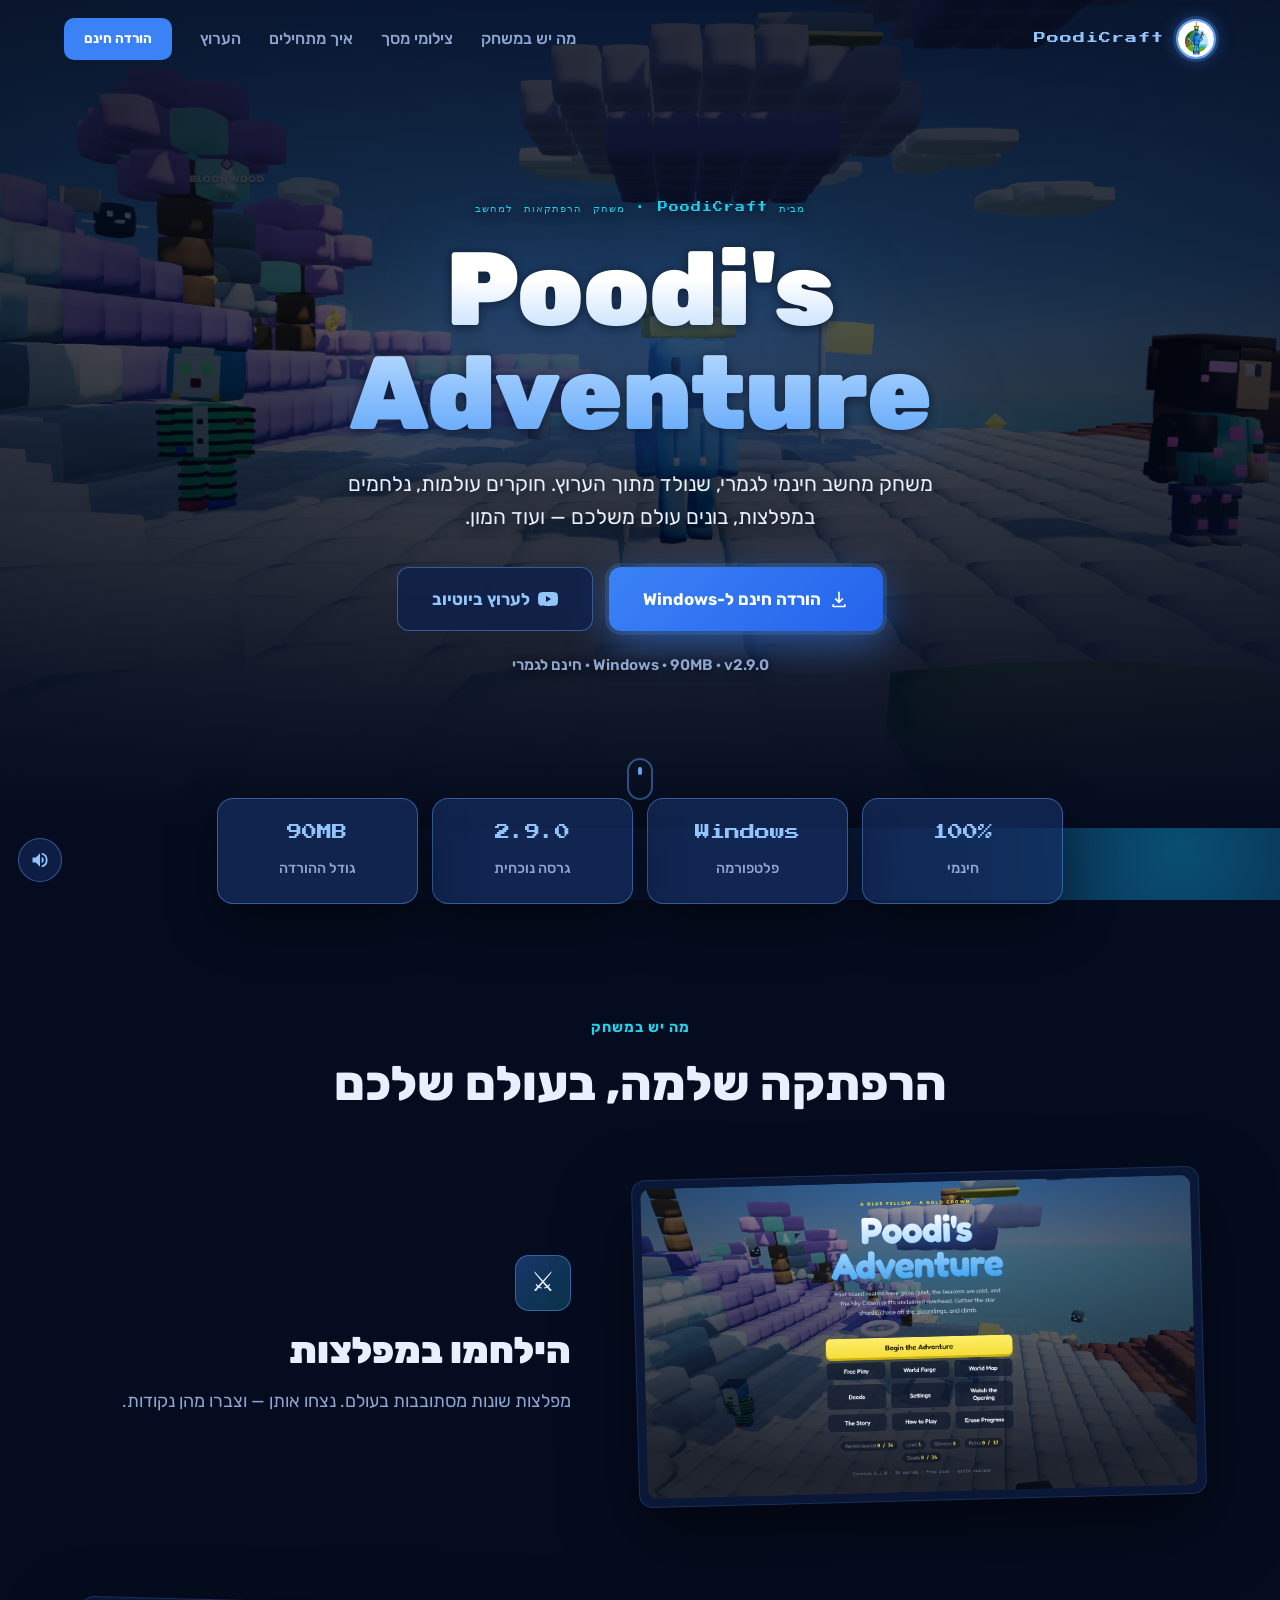
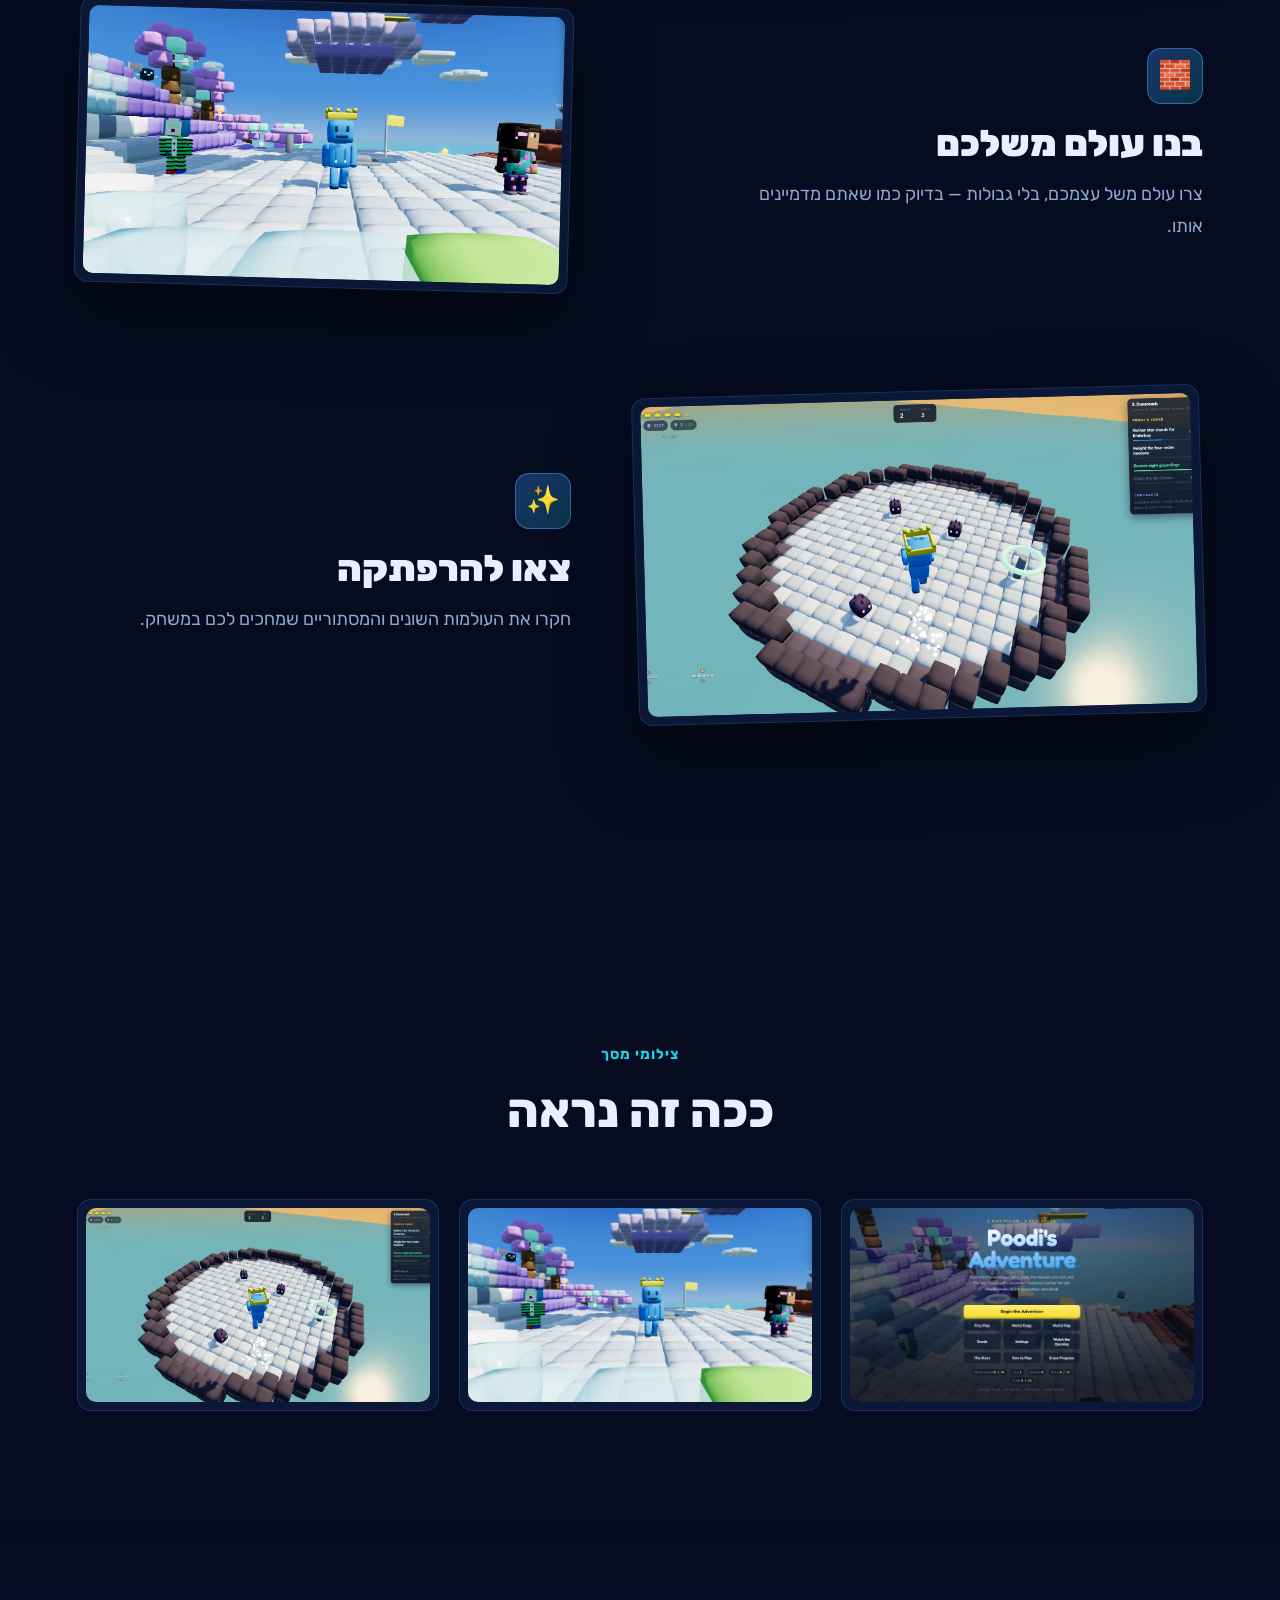
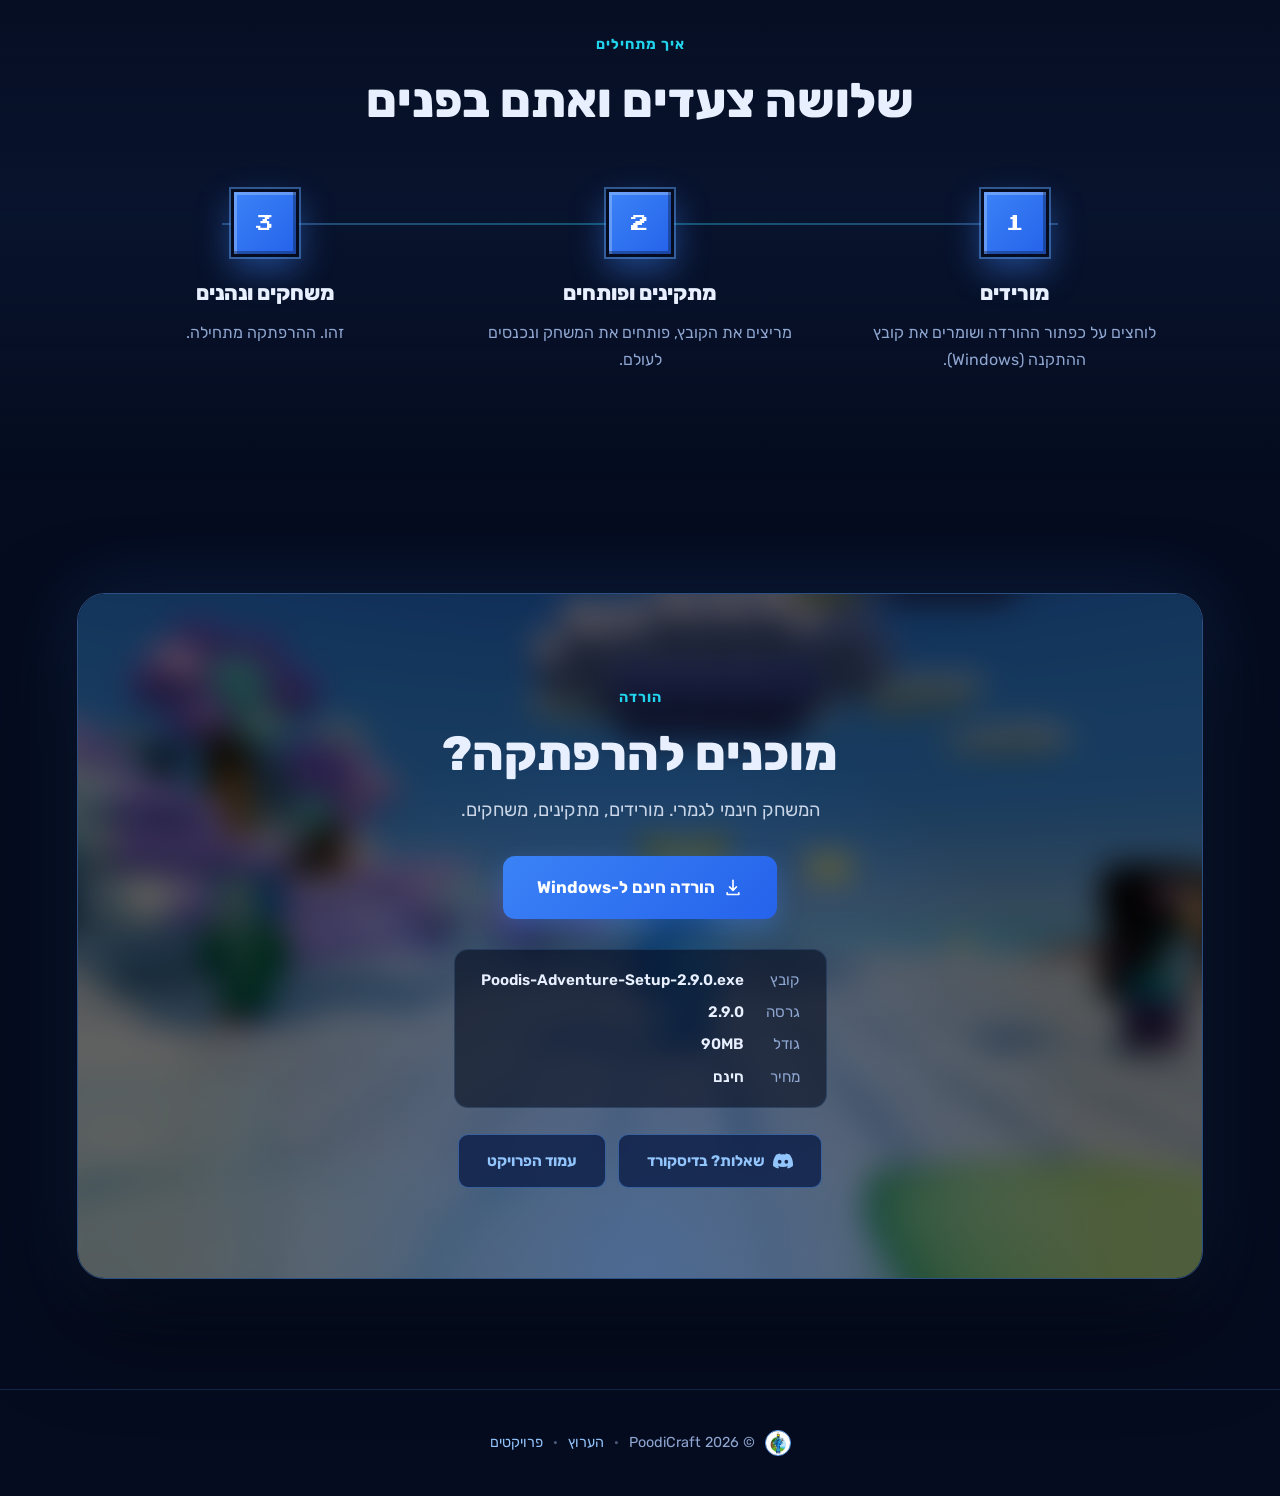
==== commit fe79ae45: "Add files via upload" ====
--- a/poodis-adventure.html
+++ b/poodis-adventure.html
@@ -1,235 +1,235 @@
-<!DOCTYPE html>
-<html lang="he" dir="rtl">
-<head>
-  <meta charset="UTF-8">
-  <meta name="viewport" content="width=device-width, initial-scale=1.0">
-  <title>Poodi's Adventure — משחק הרפתקאות חינמי</title>
-  <link rel="icon" href="logo/favicon.ico" sizes="any">
-  <link rel="icon" type="image/png" sizes="32x32" href="logo/favicon-32.png">
-  <link rel="icon" type="image/png" sizes="64x64" href="logo/favicon-64.png">
-  <link rel="icon" type="image/png" sizes="192x192" href="logo/favicon-192.png">
-  <link rel="apple-touch-icon" href="logo/apple-touch-icon.png">
-  <link rel="preconnect" href="https://fonts.googleapis.com">
-  <link rel="preconnect" href="https://fonts.gstatic.com" crossorigin>
-  <link href="https://fonts.googleapis.com/css2?family=Press+Start+2P&family=Rubik:wght@400;500;600;700;800;900&display=swap" rel="stylesheet">
-  <link rel="stylesheet" href="style.css">
-</head>
-<body class="game-page">
-
-  <!-- ============================================================
-       עמוד המשחק Poodi's Adventure.
-       התמונות: projects/project-1.jpg (ראשית — רק בכריכה/רקע), projects/project-1-1.jpg, project-1-2.jpg, project-1-3.jpg (צילומי מסך).
-       קובץ ההורדה: downloads/Poodis-Adventure-Setup-2.9.0.exe — כשמעלים גרסה חדשה, מעדכנים כאן את הקישור (3 מקומות) ואת מספר הגרסה.
-       ============================================================ -->
-
-  <div class="bg">
-    <div class="bg-grid"></div>
-    <div class="bg-glow bg-glow-1"></div>
-    <div class="bg-glow bg-glow-2"></div>
-    <div class="cubes" id="cubes"></div>
-  </div>
-
-  <header class="nav" id="nav">
-    <a href="index.html" class="logo">
-      <img src="logo/logo.jpg" alt="PoodiCraft" class="logo-img">
-      <span class="logo-text">PoodiCraft</span>
-    </a>
-    <nav class="nav-links" id="navLinks">
-      <a href="#features">מה יש במשחק</a>
-      <a href="#gallery">צילומי מסך</a>
-      <a href="#start">איך מתחילים</a>
-      <a href="index.html">הערוץ</a>
-      <a href="#download" class="btn btn-small">הורדה חינם</a>
-    </nav>
-    <button class="nav-toggle" id="navToggle" aria-label="תפריט">
-      <span></span><span></span><span></span>
-    </button>
-  </header>
-
-  <main id="top">
-
-    <!-- ===== Hero: full-bleed cover ===== -->
-    <section class="game-hero">
-      <div class="game-hero-bg">
-        <img src="projects/project-1.jpg" alt="" onerror="this.remove()">
-      </div>
-      <div class="game-hero-inner">
-        <p class="game-kicker reveal">מבית PoodiCraft · משחק הרפתקאות למחשב</p>
-        <h1 class="game-title reveal" style="--d:.1s"><span dir="ltr">Poodi's Adventure</span></h1>
-        <p class="game-sub reveal" style="--d:.2s">
-          משחק מחשב חינמי לגמרי, שנולד מתוך הערוץ. חוקרים עולמות, נלחמים במפלצות, בונים עולם משלכם — ועוד המון.
-        </p>
-        <div class="game-hero-actions reveal" style="--d:.3s">
-          <a href="downloads/Poodis-Adventure-Setup-2.9.0.exe" download class="btn btn-primary btn-xl">
-            <svg class="btn-icon" viewBox="0 0 24 24" aria-hidden="true"><path fill="currentColor" d="M12 3a1 1 0 0 1 1 1v9.6l2.3-2.3a1 1 0 1 1 1.4 1.4l-4 4a1 1 0 0 1-1.4 0l-4-4a1 1 0 1 1 1.4-1.4L11 13.6V4a1 1 0 0 1 1-1zM5 18a1 1 0 0 1 1 1v1h12v-1a1 1 0 1 1 2 0v2a1 1 0 0 1-1 1H5a1 1 0 0 1-1-1v-2a1 1 0 0 1 1-1z"/></svg>
-            הורדה חינם ל-Windows
-          </a>
-          <a href="https://www.youtube.com/@PoodiCraft" target="_blank" rel="noopener" class="btn btn-ghost btn-xl">
-            <svg class="btn-icon" viewBox="0 0 24 24" aria-hidden="true"><path fill="currentColor" d="M23.5 6.2a3 3 0 0 0-2.1-2.1C19.5 3.6 12 3.6 12 3.6s-7.5 0-9.4.5A3 3 0 0 0 .5 6.2 31 31 0 0 0 0 12a31 31 0 0 0 .5 5.8 3 3 0 0 0 2.1 2.1c1.9.5 9.4.5 9.4.5s7.5 0 9.4-.5a3 3 0 0 0 2.1-2.1A31 31 0 0 0 24 12a31 31 0 0 0-.5-5.8zM9.6 15.6V8.4l6.2 3.6-6.2 3.6z"/></svg>
-            לערוץ ביוטיוב
-          </a>
-        </div>
-        <p class="game-hero-meta reveal" style="--d:.4s"><span dir="ltr">v2.9.0</span> · Windows · 90MB · חינם לגמרי</p>
-      </div>
-      <a href="#features" class="scroll-hint" aria-label="גלילה למטה"><span></span></a>
-    </section>
-
-    <!-- ===== Quick facts ===== -->
-    <section class="game-stats reveal">
-      <div class="stat"><span class="stat-value">100%</span><span class="stat-label">חינמי</span></div>
-      <div class="stat"><span class="stat-value">Windows</span><span class="stat-label">פלטפורמה</span></div>
-      <div class="stat"><span class="stat-value" dir="ltr">2.9.0</span><span class="stat-label">גרסה נוכחית</span></div>
-      <div class="stat"><span class="stat-value">90MB</span><span class="stat-label">גודל ההורדה</span></div>
-    </section>
-
-    <!-- ===== Feature spotlights (zig-zag) ===== -->
-    <section class="section" id="features">
-      <div class="section-head reveal">
-        <span class="section-kicker">מה יש במשחק</span>
-        <h2>הרפתקה שלמה, בעולם שלכם</h2>
-      </div>
-
-      <div class="spot reveal">
-        <div class="spot-img">
-          <div class="thumb-frame">
-            <img src="projects/project-1-1.jpg" alt="" onerror="this.parentNode.classList.add('empty')">
-            <span class="thumb-placeholder">הוסיפו תמונה<small>projects/project-1-1.jpg</small></span>
-          </div>
-        </div>
-        <div class="spot-text">
-          <span class="spot-ico">⚔️</span>
-          <h3>הילחמו במפלצות</h3>
-          <p>מפלצות שונות מסתובבות בעולם. נצחו אותן — וצברו מהן נקודות.</p>
-        </div>
-      </div>
-
-      <div class="spot flip reveal">
-        <div class="spot-img">
-          <div class="thumb-frame">
-            <img src="projects/project-1-2.jpg" alt="" onerror="this.parentNode.classList.add('empty')">
-            <span class="thumb-placeholder">הוסיפו תמונה<small>projects/project-1-2.jpg</small></span>
-          </div>
-        </div>
-        <div class="spot-text">
-          <span class="spot-ico">🧱</span>
-          <h3>בנו עולם משלכם</h3>
-          <p>צרו עולם משל עצמכם, בלי גבולות — בדיוק כמו שאתם מדמיינים אותו.</p>
-        </div>
-      </div>
-
-      <div class="spot reveal">
-        <div class="spot-img">
-          <div class="thumb-frame">
-            <img src="projects/project-1-3.jpg" alt="" onerror="this.parentNode.classList.add('empty')">
-            <span class="thumb-placeholder">הוסיפו תמונה<small>projects/project-1-3.jpg</small></span>
-          </div>
-        </div>
-        <div class="spot-text">
-          <span class="spot-ico">✨</span>
-          <h3>צאו להרפתקה</h3>
-          <p>חקרו את העולמות השונים והמסתוריים שמחכים לכם במשחק.</p>
-        </div>
-      </div>
-    </section>
-
-    <!-- ===== Screenshots: one big + small tiles (click to enlarge) ===== -->
-    <section class="section" id="gallery">
-      <div class="section-head reveal">
-        <span class="section-kicker">צילומי מסך</span>
-        <h2>ככה זה נראה</h2>
-      </div>
-      <!-- צילומי מסך בלבד (התמונה הראשית project-1.jpg לא נכנסת לכאן).
-           תמונה בלי קובץ נעלמת לבד. עוד תמונות? שכפלו figure -->
-      <div class="game-gallery">
-        <figure class="gallery-item reveal">
-          <div class="thumb-frame">
-            <img src="projects/project-1-1.jpg" alt="" onerror="this.closest('figure').remove()">
-          </div>
-        </figure>
-        <figure class="gallery-item reveal" style="--d:.15s">
-          <div class="thumb-frame">
-            <img src="projects/project-1-2.jpg" alt="" onerror="this.closest('figure').remove()">
-          </div>
-        </figure>
-        <figure class="gallery-item reveal" style="--d:.2s">
-          <div class="thumb-frame">
-            <img src="projects/project-1-3.jpg" alt="" onerror="this.closest('figure').remove()">
-          </div>
-        </figure>
-      </div>
-    </section>
-
-    <!-- ===== How to start: 3-step timeline ===== -->
-    <section class="section section-alt" id="start">
-      <div class="section-head reveal">
-        <span class="section-kicker">איך מתחילים</span>
-        <h2>שלושה צעדים ואתם בפנים</h2>
-      </div>
-      <ol class="timeline">
-        <li class="tl-step reveal">
-          <span class="tl-num">1</span>
-          <h3>מורידים</h3>
-          <p>לוחצים על כפתור ההורדה ושומרים את קובץ ההתקנה (Windows).</p>
-        </li>
-        <li class="tl-step reveal" style="--d:.1s">
-          <span class="tl-num">2</span>
-          <h3>מתקינים ופותחים</h3>
-          <p>מריצים את הקובץ, פותחים את המשחק ונכנסים לעולם.</p>
-        </li>
-        <li class="tl-step reveal" style="--d:.2s">
-          <span class="tl-num">3</span>
-          <h3>משחקים ונהנים</h3>
-          <p>זהו. ההרפתקה מתחילה.</p>
-        </li>
-      </ol>
-    </section>
-
-    <!-- ===== Download ===== -->
-    <section class="section" id="download">
-      <div class="game-cta reveal">
-        <div class="game-cta-bg"><img src="projects/project-1.jpg" alt="" onerror="this.remove()"></div>
-        <div class="game-cta-inner">
-          <span class="section-kicker">הורדה</span>
-          <h2>מוכנים להרפתקה?</h2>
-          <p>המשחק חינמי לגמרי. מורידים, מתקינים, משחקים.</p>
-          <a href="downloads/Poodis-Adventure-Setup-2.9.0.exe" download class="btn btn-primary btn-xl">
-            <svg class="btn-icon" viewBox="0 0 24 24" aria-hidden="true"><path fill="currentColor" d="M12 3a1 1 0 0 1 1 1v9.6l2.3-2.3a1 1 0 1 1 1.4 1.4l-4 4a1 1 0 0 1-1.4 0l-4-4a1 1 0 1 1 1.4-1.4L11 13.6V4a1 1 0 0 1 1-1zM5 18a1 1 0 0 1 1 1v1h12v-1a1 1 0 1 1 2 0v2a1 1 0 0 1-1 1H5a1 1 0 0 1-1-1v-2a1 1 0 0 1 1-1z"/></svg>
-            הורדה חינם ל-Windows
-          </a>
-          <dl class="game-specs">
-            <dt>קובץ</dt><dd dir="ltr">Poodis-Adventure-Setup-2.9.0.exe</dd>
-            <dt>גרסה</dt><dd dir="ltr">2.9.0</dd>
-            <dt>גודל</dt><dd>90MB</dd>
-            <dt>מחיר</dt><dd>חינם</dd>
-          </dl>
-          <div class="game-cta-links">
-            <button type="button" class="btn btn-ghost" id="discordBtn">
-              <svg class="btn-icon" viewBox="0 0 24 24" aria-hidden="true"><path fill="currentColor" d="M20.3 4.4A19.8 19.8 0 0 0 15.4 3l-.6 1.2a18.3 18.3 0 0 0-5.6 0L8.6 3a19.7 19.7 0 0 0-4.9 1.5C.6 9.1-.3 13.6.1 18a19.9 19.9 0 0 0 6 3l1.3-2a12.9 12.9 0 0 1-2-1l.5-.4a14.2 14.2 0 0 0 12.2 0l.5.4a12.9 12.9 0 0 1-2 1l1.3 2a19.8 19.8 0 0 0 6-3c.5-5.1-.8-9.6-3.6-13.6zM8 15.3c-1.2 0-2.2-1.1-2.2-2.4S6.8 10.5 8 10.5s2.2 1.1 2.2 2.4-1 2.4-2.2 2.4zm8 0c-1.2 0-2.2-1.1-2.2-2.4s1-2.4 2.2-2.4 2.2 1.1 2.2 2.4-1 2.4-2.2 2.4z"/></svg>
-              שאלות? בדיסקורד
-            </button>
-            <a href="projects/project-1.html" class="btn btn-ghost">עמוד הפרויקט</a>
-          </div>
-        </div>
-      </div>
-    </section>
-
-  </main>
-
-  <footer class="footer">
-    <img src="logo/logo.jpg" alt="" class="logo-img small">
-    <span>&copy; <span id="year"></span> PoodiCraft</span>
-    <span class="footer-sep">·</span>
-    <a href="index.html">הערוץ</a>
-    <span class="footer-sep">·</span>
-    <a href="projects.html">פרויקטים</a>
-  </footer>
-
-  <div class="lightbox" id="lightbox">
-    <button class="lightbox-close" id="lightboxClose" aria-label="סגירה">&times;</button>
-    <img src="" alt="" id="lightboxImg">
-  </div>
-
-  <script src="script.js"></script>
-  <script src="sounds.js"></script>
-</body>
-</html>
+<!DOCTYPE html>
+<html lang="he" dir="rtl">
+<head>
+  <meta charset="UTF-8">
+  <meta name="viewport" content="width=device-width, initial-scale=1.0">
+  <title>Poodi's Adventure — משחק הרפתקאות חינמי</title>
+  <link rel="icon" href="logo/favicon.ico" sizes="any">
+  <link rel="icon" type="image/png" sizes="32x32" href="logo/favicon-32.png">
+  <link rel="icon" type="image/png" sizes="64x64" href="logo/favicon-64.png">
+  <link rel="icon" type="image/png" sizes="192x192" href="logo/favicon-192.png">
+  <link rel="apple-touch-icon" href="logo/apple-touch-icon.png">
+  <link rel="preconnect" href="https://fonts.googleapis.com">
+  <link rel="preconnect" href="https://fonts.gstatic.com" crossorigin>
+  <link href="https://fonts.googleapis.com/css2?family=Press+Start+2P&family=Rubik:wght@400;500;600;700;800;900&display=swap" rel="stylesheet">
+  <link rel="stylesheet" href="style.css">
+</head>
+<body class="game-page">
+
+  <!-- ============================================================
+       עמוד המשחק Poodi's Adventure.
+       התמונות: projects/project-1.jpg (ראשית — רק בכריכה/רקע), projects/project-1-1.jpg, project-1-2.jpg, project-1-3.jpg (צילומי מסך).
+       קובץ ההורדה: downloads/Poodis-Adventure-Setup-2.9.0.exe — כשמעלים גרסה חדשה, מעדכנים כאן את הקישור (3 מקומות) ואת מספר הגרסה.
+       ============================================================ -->
+
+  <div class="bg">
+    <div class="bg-grid"></div>
+    <div class="bg-glow bg-glow-1"></div>
+    <div class="bg-glow bg-glow-2"></div>
+    <div class="cubes" id="cubes"></div>
+  </div>
+
+  <header class="nav" id="nav">
+    <a href="index.html" class="logo">
+      <img src="logo/logo.jpg" alt="PoodiCraft" class="logo-img">
+      <span class="logo-text">PoodiCraft</span>
+    </a>
+    <nav class="nav-links" id="navLinks">
+      <a href="#features">מה יש במשחק</a>
+      <a href="#gallery">צילומי מסך</a>
+      <a href="#start">איך מתחילים</a>
+      <a href="index.html">הערוץ</a>
+      <a href="#download" class="btn btn-small">הורדה חינם</a>
+    </nav>
+    <button class="nav-toggle" id="navToggle" aria-label="תפריט">
+      <span></span><span></span><span></span>
+    </button>
+  </header>
+
+  <main id="top">
+
+    <!-- ===== Hero: full-bleed cover ===== -->
+    <section class="game-hero">
+      <div class="game-hero-bg">
+        <img src="projects/project-1.jpg" alt="" onerror="this.remove()">
+      </div>
+      <div class="game-hero-inner">
+        <p class="game-kicker reveal">מבית PoodiCraft · משחק הרפתקאות למחשב</p>
+        <h1 class="game-title reveal" style="--d:.1s"><span dir="ltr">Poodi's Adventure</span></h1>
+        <p class="game-sub reveal" style="--d:.2s">
+          משחק מחשב חינמי לגמרי, שנולד מתוך הערוץ. חוקרים עולמות, נלחמים במפלצות, בונים עולם משלכם — ועוד המון.
+        </p>
+        <div class="game-hero-actions reveal" style="--d:.3s">
+          <a href="downloads/Poodis-Adventure-Setup-2.9.0.exe" download class="btn btn-primary btn-xl">
+            <svg class="btn-icon" viewBox="0 0 24 24" aria-hidden="true"><path fill="currentColor" d="M12 3a1 1 0 0 1 1 1v9.6l2.3-2.3a1 1 0 1 1 1.4 1.4l-4 4a1 1 0 0 1-1.4 0l-4-4a1 1 0 1 1 1.4-1.4L11 13.6V4a1 1 0 0 1 1-1zM5 18a1 1 0 0 1 1 1v1h12v-1a1 1 0 1 1 2 0v2a1 1 0 0 1-1 1H5a1 1 0 0 1-1-1v-2a1 1 0 0 1 1-1z"/></svg>
+            הורדה חינם ל-Windows
+          </a>
+          <a href="https://www.youtube.com/@PoodiCraft" target="_blank" rel="noopener" class="btn btn-ghost btn-xl">
+            <svg class="btn-icon" viewBox="0 0 24 24" aria-hidden="true"><path fill="currentColor" d="M23.5 6.2a3 3 0 0 0-2.1-2.1C19.5 3.6 12 3.6 12 3.6s-7.5 0-9.4.5A3 3 0 0 0 .5 6.2 31 31 0 0 0 0 12a31 31 0 0 0 .5 5.8 3 3 0 0 0 2.1 2.1c1.9.5 9.4.5 9.4.5s7.5 0 9.4-.5a3 3 0 0 0 2.1-2.1A31 31 0 0 0 24 12a31 31 0 0 0-.5-5.8zM9.6 15.6V8.4l6.2 3.6-6.2 3.6z"/></svg>
+            לערוץ ביוטיוב
+          </a>
+        </div>
+        <p class="game-hero-meta reveal" style="--d:.4s"><span dir="ltr">v2.9.0</span> · Windows · 90MB · חינם לגמרי</p>
+      </div>
+      <a href="#features" class="scroll-hint" aria-label="גלילה למטה"><span></span></a>
+    </section>
+
+    <!-- ===== Quick facts ===== -->
+    <section class="game-stats reveal">
+      <div class="stat"><span class="stat-value">100%</span><span class="stat-label">חינמי</span></div>
+      <div class="stat"><span class="stat-value">Windows</span><span class="stat-label">פלטפורמה</span></div>
+      <div class="stat"><span class="stat-value" dir="ltr">2.9.0</span><span class="stat-label">גרסה נוכחית</span></div>
+      <div class="stat"><span class="stat-value">90MB</span><span class="stat-label">גודל ההורדה</span></div>
+    </section>
+
+    <!-- ===== Feature spotlights (zig-zag) ===== -->
+    <section class="section" id="features">
+      <div class="section-head reveal">
+        <span class="section-kicker">מה יש במשחק</span>
+        <h2>הרפתקה שלמה, בעולם שלכם</h2>
+      </div>
+
+      <div class="spot reveal">
+        <div class="spot-img">
+          <div class="thumb-frame">
+            <img src="projects/project-1-1.jpg" alt="" onerror="this.parentNode.classList.add('empty')">
+            <span class="thumb-placeholder">הוסיפו תמונה<small>projects/project-1-1.jpg</small></span>
+          </div>
+        </div>
+        <div class="spot-text">
+          <span class="spot-ico">⚔️</span>
+          <h3>הילחמו במפלצות</h3>
+          <p>מפלצות שונות מסתובבות בעולם. נצחו אותן — וצברו מהן נקודות.</p>
+        </div>
+      </div>
+
+      <div class="spot flip reveal">
+        <div class="spot-img">
+          <div class="thumb-frame">
+            <img src="projects/project-1-2.jpg" alt="" onerror="this.parentNode.classList.add('empty')">
+            <span class="thumb-placeholder">הוסיפו תמונה<small>projects/project-1-2.jpg</small></span>
+          </div>
+        </div>
+        <div class="spot-text">
+          <span class="spot-ico">🧱</span>
+          <h3>בנו עולם משלכם</h3>
+          <p>צרו עולם משל עצמכם, בלי גבולות — בדיוק כמו שאתם מדמיינים אותו.</p>
+        </div>
+      </div>
+
+      <div class="spot reveal">
+        <div class="spot-img">
+          <div class="thumb-frame">
+            <img src="projects/project-1-3.jpg" alt="" onerror="this.parentNode.classList.add('empty')">
+            <span class="thumb-placeholder">הוסיפו תמונה<small>projects/project-1-3.jpg</small></span>
+          </div>
+        </div>
+        <div class="spot-text">
+          <span class="spot-ico">✨</span>
+          <h3>צאו להרפתקה</h3>
+          <p>חקרו את העולמות השונים והמסתוריים שמחכים לכם במשחק.</p>
+        </div>
+      </div>
+    </section>
+
+    <!-- ===== Screenshots: one big + small tiles (click to enlarge) ===== -->
+    <section class="section" id="gallery">
+      <div class="section-head reveal">
+        <span class="section-kicker">צילומי מסך</span>
+        <h2>ככה זה נראה</h2>
+      </div>
+      <!-- צילומי מסך בלבד (התמונה הראשית project-1.jpg לא נכנסת לכאן).
+           תמונה בלי קובץ נעלמת לבד. עוד תמונות? שכפלו figure -->
+      <div class="game-gallery">
+        <figure class="gallery-item reveal">
+          <div class="thumb-frame">
+            <img src="projects/project-1-1.jpg" alt="" onerror="this.closest('figure').remove()">
+          </div>
+        </figure>
+        <figure class="gallery-item reveal" style="--d:.15s">
+          <div class="thumb-frame">
+            <img src="projects/project-1-2.jpg" alt="" onerror="this.closest('figure').remove()">
+          </div>
+        </figure>
+        <figure class="gallery-item reveal" style="--d:.2s">
+          <div class="thumb-frame">
+            <img src="projects/project-1-3.jpg" alt="" onerror="this.closest('figure').remove()">
+          </div>
+        </figure>
+      </div>
+    </section>
+
+    <!-- ===== How to start: 3-step timeline ===== -->
+    <section class="section section-alt" id="start">
+      <div class="section-head reveal">
+        <span class="section-kicker">איך מתחילים</span>
+        <h2>שלושה צעדים ואתם בפנים</h2>
+      </div>
+      <ol class="timeline">
+        <li class="tl-step reveal">
+          <span class="tl-num">1</span>
+          <h3>מורידים</h3>
+          <p>לוחצים על כפתור ההורדה ושומרים את קובץ ההתקנה (Windows).</p>
+        </li>
+        <li class="tl-step reveal" style="--d:.1s">
+          <span class="tl-num">2</span>
+          <h3>מתקינים ופותחים</h3>
+          <p>מריצים את הקובץ, פותחים את המשחק ונכנסים לעולם.</p>
+        </li>
+        <li class="tl-step reveal" style="--d:.2s">
+          <span class="tl-num">3</span>
+          <h3>משחקים ונהנים</h3>
+          <p>זהו. ההרפתקה מתחילה.</p>
+        </li>
+      </ol>
+    </section>
+
+    <!-- ===== Download ===== -->
+    <section class="section" id="download">
+      <div class="game-cta reveal">
+        <div class="game-cta-bg"><img src="projects/project-1.jpg" alt="" onerror="this.remove()"></div>
+        <div class="game-cta-inner">
+          <span class="section-kicker">הורדה</span>
+          <h2>מוכנים להרפתקה?</h2>
+          <p>המשחק חינמי לגמרי. מורידים, מתקינים, משחקים.</p>
+          <a href="downloads/Poodis-Adventure-Setup-2.9.0.exe" download class="btn btn-primary btn-xl">
+            <svg class="btn-icon" viewBox="0 0 24 24" aria-hidden="true"><path fill="currentColor" d="M12 3a1 1 0 0 1 1 1v9.6l2.3-2.3a1 1 0 1 1 1.4 1.4l-4 4a1 1 0 0 1-1.4 0l-4-4a1 1 0 1 1 1.4-1.4L11 13.6V4a1 1 0 0 1 1-1zM5 18a1 1 0 0 1 1 1v1h12v-1a1 1 0 1 1 2 0v2a1 1 0 0 1-1 1H5a1 1 0 0 1-1-1v-2a1 1 0 0 1 1-1z"/></svg>
+            הורדה חינם ל-Windows
+          </a>
+          <dl class="game-specs">
+            <dt>קובץ</dt><dd dir="ltr">Poodis-Adventure-Setup-2.9.0.exe</dd>
+            <dt>גרסה</dt><dd dir="ltr">2.9.0</dd>
+            <dt>גודל</dt><dd>90MB</dd>
+            <dt>מחיר</dt><dd>חינם</dd>
+          </dl>
+          <div class="game-cta-links">
+            <button type="button" class="btn btn-ghost" id="discordBtn">
+              <svg class="btn-icon" viewBox="0 0 24 24" aria-hidden="true"><path fill="currentColor" d="M20.3 4.4A19.8 19.8 0 0 0 15.4 3l-.6 1.2a18.3 18.3 0 0 0-5.6 0L8.6 3a19.7 19.7 0 0 0-4.9 1.5C.6 9.1-.3 13.6.1 18a19.9 19.9 0 0 0 6 3l1.3-2a12.9 12.9 0 0 1-2-1l.5-.4a14.2 14.2 0 0 0 12.2 0l.5.4a12.9 12.9 0 0 1-2 1l1.3 2a19.8 19.8 0 0 0 6-3c.5-5.1-.8-9.6-3.6-13.6zM8 15.3c-1.2 0-2.2-1.1-2.2-2.4S6.8 10.5 8 10.5s2.2 1.1 2.2 2.4-1 2.4-2.2 2.4zm8 0c-1.2 0-2.2-1.1-2.2-2.4s1-2.4 2.2-2.4 2.2 1.1 2.2 2.4-1 2.4-2.2 2.4z"/></svg>
+              שאלות? בדיסקורד
+            </button>
+            <a href="projects/project-1.html" class="btn btn-ghost">עמוד הפרויקט</a>
+          </div>
+        </div>
+      </div>
+    </section>
+
+  </main>
+
+  <footer class="footer">
+    <img src="logo/logo.jpg" alt="" class="logo-img small">
+    <span>&copy; <span id="year"></span> PoodiCraft</span>
+    <span class="footer-sep">·</span>
+    <a href="index.html">הערוץ</a>
+    <span class="footer-sep">·</span>
+    <a href="projects.html">פרויקטים</a>
+  </footer>
+
+  <div class="lightbox" id="lightbox">
+    <button class="lightbox-close" id="lightboxClose" aria-label="סגירה">&times;</button>
+    <img src="" alt="" id="lightboxImg">
+  </div>
+
+  <script src="script.js"></script>
+  <script src="sounds.js"></script>
+</body>
+</html>
--- a/style.css
+++ b/style.css
@@ -1,2137 +1,2137 @@
-/* ============================================================
-   PoodiCraft — channel site + thumbnail portfolio (blue theme)
-   ============================================================ */
-
-:root {
-  --bg: #050c1f;
-  --bg-2: #0a1633;
-  --surface: rgba(16, 34, 74, 0.55);
-  --surface-2: rgba(22, 46, 96, 0.7);
-  --border: rgba(96, 165, 250, 0.18);
-  --border-strong: rgba(96, 165, 250, 0.45);
-  --blue: #3b82f6;
-  --blue-light: #60a5fa;
-  --blue-bright: #93c5fd;
-  --cyan: #22d3ee;
-  --text: #e8f0ff;
-  --muted: #8fa6d1;
-  --pixel: 'Press Start 2P', monospace;
-  --sans: 'Rubik', 'Segoe UI', system-ui, sans-serif;
-  --radius: 14px;
-  --ease: cubic-bezier(.22, 1, .36, 1);
-}
-
-* { box-sizing: border-box; margin: 0; padding: 0; }
-
-html { scroll-behavior: smooth; }
-
-body {
-  font-family: var(--sans);
-  background: var(--bg);
-  color: var(--text);
-  line-height: 1.6;
-  overflow-x: hidden;
-  -webkit-font-smoothing: antialiased;
-}
-
-img { max-width: 100%; display: block; }
-a { color: inherit; text-decoration: none; }
-
-/* ------------------------------------------------------------
-   Background
-   ------------------------------------------------------------ */
-.bg {
-  position: fixed;
-  inset: 0;
-  z-index: -1;
-  overflow: hidden;
-  background: var(--bg);
-}
-
-.bg-grid {
-  position: absolute;
-  inset: 0;
-  overflow: hidden;
-}
-/* The moving grid pattern (animated with transform only — no repaint per frame) */
-.bg-grid::before {
-  content: '';
-  position: absolute;
-  inset: -48px 0 0 -48px;
-  background-image:
-    linear-gradient(rgba(96, 165, 250, 0.07) 1px, transparent 1px),
-    linear-gradient(90deg, rgba(96, 165, 250, 0.07) 1px, transparent 1px);
-  background-size: 48px 48px;
-  animation: gridMove 18s linear infinite;
-}
-/* Ambient light + fade of the grid toward the edges (replaces a mask-image,
-   which forced a full-screen mask surface to be re-rendered every frame) */
-.bg-grid::after {
-  content: '';
-  position: absolute;
-  inset: 0;
-  background:
-    radial-gradient(ellipse at 20% 0%, #0d1f4d 0%, transparent 55%),
-    radial-gradient(ellipse at 90% 100%, #0a1a40 0%, transparent 60%),
-    radial-gradient(ellipse at center, transparent 30%, var(--bg) 78%);
-}
-
-@keyframes gridMove {
-  from { transform: translate3d(0, 0, 0); }
-  to   { transform: translate3d(48px, 48px, 0); }
-}
-
-.bg-glow {
-  position: absolute;
-  border-radius: 50%;
-  animation: glowDrift 14s ease-in-out infinite alternate;
-}
-.bg-glow-1 {
-  width: 900px; height: 900px;
-  background: radial-gradient(circle, rgba(29, 78, 216, .55) 0%, rgba(29, 78, 216, .2) 35%, transparent 65%);
-  top: -350px; left: -300px;
-}
-.bg-glow-2 {
-  width: 800px; height: 800px;
-  background: radial-gradient(circle, rgba(8, 145, 178, .45) 0%, rgba(8, 145, 178, .15) 35%, transparent 65%);
-  bottom: -350px; right: -300px;
-  animation-delay: -7s;
-}
-
-@keyframes glowDrift {
-  from { transform: translate3d(0, 0, 0); }
-  to   { transform: translate3d(60px, 40px, 0); }
-}
-
-/* Floating pixel cubes (generated by script.js) */
-.cubes { position: absolute; inset: 0; }
-.cube {
-  position: absolute;
-  bottom: -40px;
-  width: var(--s);
-  height: var(--s);
-  background: linear-gradient(135deg, var(--blue-light), var(--blue));
-  box-shadow:
-    inset -3px -3px 0 rgba(0, 0, 0, .35),
-    inset 3px 3px 0 rgba(255, 255, 255, .25),
-    0 0 18px rgba(59, 130, 246, .45);
-  opacity: 0;
-  animation: cubeRise var(--t) linear var(--delay) infinite;
-}
-
-@keyframes cubeRise {
-  0%   { transform: translateY(0) rotate(0deg); opacity: 0; }
-  10%  { opacity: .7; }
-  90%  { opacity: .4; }
-  100% { transform: translateY(-110vh) rotate(360deg); opacity: 0; }
-}
-
-/* ------------------------------------------------------------
-   Navigation
-   ------------------------------------------------------------ */
-.nav {
-  position: fixed;
-  top: 0; left: 0; right: 0;
-  z-index: 50;
-  display: flex;
-  align-items: center;
-  justify-content: space-between;
-  padding: 18px clamp(20px, 5vw, 64px);
-  transition: background .4s, padding .4s, border-color .4s;
-  border-bottom: 1px solid transparent;
-  animation: navIn .8s var(--ease) both;
-}
-.nav.scrolled {
-  padding: 12px clamp(20px, 5vw, 64px);
-  background: rgba(5, 12, 31, .92);
-  border-bottom-color: var(--border);
-}
-
-@keyframes navIn {
-  from { transform: translateY(-100%); opacity: 0; }
-  to   { transform: translateY(0); opacity: 1; }
-}
-
-.logo { display: flex; align-items: center; gap: 12px; }
-.logo-text {
-  font-family: var(--pixel);
-  font-size: .75rem;
-  letter-spacing: 1px;
-  color: var(--blue-bright);
-}
-.logo-cube {
-  width: 22px; height: 22px;
-  background: linear-gradient(135deg, var(--cyan), var(--blue));
-  box-shadow: inset -3px -3px 0 rgba(0,0,0,.35), inset 3px 3px 0 rgba(255,255,255,.3);
-  animation: spinCube 4s ease-in-out infinite;
-}
-.logo-cube.small { width: 14px; height: 14px; }
-.logo-img {
-  width: 40px; height: 40px;
-  border-radius: 50%;
-  object-fit: cover;
-  border: 2px solid var(--blue-light);
-  box-shadow: 0 0 0 3px rgba(96, 165, 250, .2), 0 0 18px rgba(59, 130, 246, .45);
-  transition: transform .4s var(--ease), box-shadow .4s;
-}
-.logo:hover .logo-img {
-  transform: rotate(-8deg) scale(1.08);
-  box-shadow: 0 0 0 4px rgba(96, 165, 250, .3), 0 0 26px rgba(59, 130, 246, .65);
-}
-.logo-img.small { width: 26px; height: 26px; border-width: 1px; box-shadow: none; }
-
-@keyframes spinCube {
-  0%, 100% { transform: rotate(0deg); }
-  50%      { transform: rotate(180deg); }
-}
-
-.nav-links { display: flex; align-items: center; gap: 28px; }
-.nav-links a:not(.btn) {
-  font-weight: 500;
-  color: var(--muted);
-  position: relative;
-  transition: color .3s;
-}
-.nav-links a:not(.btn)::after {
-  content: '';
-  position: absolute;
-  left: 0; bottom: -4px;
-  width: 100%; height: 2px;
-  background: var(--blue-light);
-  transform: scaleX(0);
-  transform-origin: right;
-  transition: transform .35s var(--ease);
-}
-.nav-links a:not(.btn):hover { color: var(--text); }
-.nav-links a:not(.btn):hover::after { transform: scaleX(1); transform-origin: left; }
-
-.nav-toggle {
-  display: none;
-  flex-direction: column;
-  gap: 5px;
-  background: none;
-  border: none;
-  cursor: pointer;
-  padding: 6px;
-}
-.nav-toggle span {
-  width: 24px; height: 2px;
-  background: var(--text);
-  transition: transform .3s, opacity .3s;
-}
-.nav-toggle.open span:nth-child(1) { transform: translateY(7px) rotate(45deg); }
-.nav-toggle.open span:nth-child(2) { opacity: 0; }
-.nav-toggle.open span:nth-child(3) { transform: translateY(-7px) rotate(-45deg); }
-
-/* ------------------------------------------------------------
-   Buttons
-   ------------------------------------------------------------ */
-.btn {
-  position: relative;
-  display: inline-flex;
-  align-items: center;
-  justify-content: center;
-  padding: 14px 28px;
-  border-radius: 10px;
-  font-weight: 700;
-  font-size: .95rem;
-  overflow: hidden;
-  transition: transform .3s var(--ease), box-shadow .3s, background .3s, border-color .3s;
-}
-.btn:active { transform: scale(.97); }
-
-.btn-primary {
-  background: linear-gradient(135deg, var(--blue), #2563eb);
-  color: #fff;
-  box-shadow: 0 8px 24px rgba(59, 130, 246, .35);
-}
-.btn-primary::before {
-  content: '';
-  position: absolute;
-  top: 0; left: -80%;
-  width: 60%; height: 100%;
-  background: linear-gradient(120deg, transparent, rgba(255,255,255,.35), transparent);
-  transform: skewX(-20deg);
-  transition: left .6s var(--ease);
-}
-.btn-primary:hover { transform: translateY(-3px); box-shadow: 0 14px 34px rgba(59, 130, 246, .5); }
-.btn-primary:hover::before { left: 130%; }
-
-.btn-ghost {
-  background: rgba(16, 34, 74, .85);
-  border: 1px solid var(--border-strong);
-  color: var(--blue-bright);
-}
-.btn-ghost:hover {
-  transform: translateY(-3px);
-  background: var(--surface-2);
-  border-color: var(--blue-light);
-  box-shadow: 0 10px 28px rgba(59, 130, 246, .25);
-}
-
-.btn-small {
-  padding: 10px 20px;
-  font-size: .85rem;
-  background: var(--blue);
-  color: #fff;
-}
-.btn-small:hover { background: var(--blue-light); transform: translateY(-2px); }
-
-/* ------------------------------------------------------------
-   Hero
-   ------------------------------------------------------------ */
-.hero {
-  min-height: 100vh;
-  display: grid;
-  grid-template-columns: 1.1fr 1fr;
-  align-items: center;
-  gap: 48px;
-  padding: 140px clamp(20px, 6vw, 96px) 80px;
-  position: relative;
-}
-
-.hero-tag {
-  font-family: var(--sans);
-  font-weight: 700;
-  font-size: .95rem;
-  color: var(--cyan);
-  letter-spacing: 1px;
-  margin-bottom: 24px;
-}
-
-.hero-title {
-  font-size: clamp(2.4rem, 6vw, 4.8rem);
-  font-weight: 900;
-  line-height: 1.15;
-  margin-bottom: 28px;
-}
-.hero-title .line { display: block; overflow: hidden; }
-.hero-title .word {
-  display: block;
-  transform: translateY(110%);
-  animation: wordUp 1s var(--ease) forwards;
-}
-.hero-title .line:nth-child(1) .word { animation-delay: .15s; }
-.hero-title .line:nth-child(2) .word { animation-delay: .28s; }
-.hero-title .line:nth-child(3) .word { animation-delay: .41s; }
-
-@keyframes wordUp {
-  to { transform: translateY(0); }
-}
-
-.hero-title .accent {
-  background: linear-gradient(90deg, var(--blue-light), var(--cyan), var(--blue-light));
-  background-size: 200% auto;
-  -webkit-background-clip: text;
-  background-clip: text;
-  color: transparent;
-  padding-bottom: .08em;
-  /* Static gradient: animating background-position on background-clip:text
-     is a known Chrome flicker source */
-  background-position: 50% center;
-}
-
-.hero-sub {
-  font-size: 1.15rem;
-  color: var(--muted);
-  max-width: 480px;
-  margin-bottom: 36px;
-}
-
-.hero-actions { display: flex; gap: 16px; flex-wrap: wrap; }
-
-/* Floating thumbnail cards */
-.hero-visual {
-  position: relative;
-  height: 460px;
-  perspective: 1200px;
-}
-.float-card {
-  position: absolute;
-  width: 56%;
-  border-radius: var(--radius);
-  padding: 8px;
-  background: rgba(16, 34, 74, .8);
-  border: 1px solid var(--border);
-  box-shadow: 0 30px 60px rgba(0, 0, 0, .45), 0 0 0 1px rgba(96,165,250,.05);
-  transition: transform .5s var(--ease), box-shadow .5s;
-}
-.float-card:hover {
-  box-shadow: 0 40px 80px rgba(0, 0, 0, .55), 0 0 40px rgba(59, 130, 246, .25);
-  z-index: 5;
-}
-.card-1 { top: 0; right: 0; animation: floatA 7s ease-in-out infinite; z-index: 3; }
-.card-2 { top: 24%; left: 0; animation: floatB 8s ease-in-out infinite; z-index: 2; }
-.card-3 { top: 48%; right: 4%; animation: floatC 9s ease-in-out infinite; z-index: 4; }
-.card-4 { bottom: 0; left: 6%; animation: floatD 8.5s ease-in-out infinite; z-index: 1; }
-
-@keyframes floatA {
-  0%, 100% { transform: translateY(0) rotate(-2deg); }
-  50%      { transform: translateY(-16px) rotate(-1deg); }
-}
-@keyframes floatB {
-  0%, 100% { transform: translateY(0) rotate(2deg); }
-  50%      { transform: translateY(-20px) rotate(3deg); }
-}
-@keyframes floatC {
-  0%, 100% { transform: translateY(0) rotate(-1deg); }
-  50%      { transform: translateY(-12px) rotate(-3deg); }
-}
-@keyframes floatD {
-  0%, 100% { transform: translateY(0) rotate(2deg); }
-  50%      { transform: translateY(-18px) rotate(1deg); }
-}
-
-/* Scroll hint */
-.scroll-hint {
-  position: absolute;
-  bottom: 28px;
-  left: 50%;
-  transform: translateX(-50%);
-  width: 26px; height: 42px;
-  border: 2px solid var(--border-strong);
-  border-radius: 14px;
-  display: flex;
-  justify-content: center;
-  opacity: 0;
-  animation: fadeIn 1s 1.4s forwards;
-}
-.scroll-hint span {
-  width: 4px; height: 8px;
-  background: var(--blue-light);
-  border-radius: 2px;
-  margin-top: 7px;
-  animation: scrollDot 1.8s ease-in-out infinite;
-}
-@keyframes scrollDot {
-  0%   { transform: translateY(0); opacity: 1; }
-  70%  { transform: translateY(14px); opacity: 0; }
-  100% { transform: translateY(0); opacity: 0; }
-}
-@keyframes fadeIn { to { opacity: 1; } }
-
-/* ------------------------------------------------------------
-   Thumbnail frames (16:9)
-   ------------------------------------------------------------ */
-.thumb-frame {
-  position: relative;
-  aspect-ratio: 16 / 9;
-  border-radius: 10px;
-  overflow: hidden;
-  background: linear-gradient(135deg, rgba(37, 99, 235, .25), rgba(8, 145, 178, .15));
-}
-.thumb-frame img {
-  width: 100%; height: 100%;
-  object-fit: cover;
-  transition: transform .6s var(--ease);
-}
-.thumb-frame.empty img { display: none; }
-
-.thumb-placeholder {
-  display: none;
-  position: absolute;
-  inset: 0;
-  flex-direction: column;
-  align-items: center;
-  justify-content: center;
-  text-align: center;
-  padding: 12px;
-  font-family: var(--sans);
-  font-weight: 700;
-  font-size: 1rem;
-  line-height: 1.6;
-  color: var(--blue-bright);
-  border: 2px dashed var(--border-strong);
-  border-radius: 10px;
-  background-image:
-    linear-gradient(rgba(96,165,250,.06) 1px, transparent 1px),
-    linear-gradient(90deg, rgba(96,165,250,.06) 1px, transparent 1px);
-  background-size: 20px 20px;
-}
-.thumb-placeholder small {
-  display: block;
-  font-family: var(--sans);
-  font-size: .75rem;
-  color: var(--muted);
-  letter-spacing: 0;
-  margin-top: 6px;
-}
-.thumb-frame.empty .thumb-placeholder { display: flex; }
-
-/* ------------------------------------------------------------
-   Sections
-   ------------------------------------------------------------ */
-.section {
-  padding: 110px clamp(20px, 6vw, 96px);
-  max-width: 1300px;
-  margin: 0 auto;
-}
-.section-alt {
-  max-width: none;
-  background: linear-gradient(180deg, transparent, rgba(16, 34, 74, .35), transparent);
-}
-.section-alt > * { max-width: 1300px; margin: 0 auto; }
-
-.section-head { text-align: center; margin-bottom: 60px; }
-.section-kicker {
-  display: inline-block;
-  font-family: var(--sans);
-  font-weight: 700;
-  font-size: .9rem;
-  color: var(--cyan);
-  letter-spacing: 1px;
-  margin-bottom: 16px;
-}
-h2 {
-  font-size: clamp(2rem, 4vw, 3rem);
-  font-weight: 800;
-  line-height: 1.2;
-}
-
-/* ------------------------------------------------------------
-   Gallery
-   ------------------------------------------------------------ */
-.gallery {
-  display: grid;
-  grid-template-columns: repeat(auto-fill, minmax(320px, 1fr));
-  gap: 28px;
-}
-.gallery-item {
-  border-radius: var(--radius);
-  padding: 8px;
-  background: var(--surface);
-  border: 1px solid var(--border);
-  cursor: pointer;
-  transition: transform .45s var(--ease), border-color .3s, box-shadow .45s;
-  transform-style: preserve-3d;
-}
-.gallery-item:hover {
-  border-color: var(--blue-light);
-  box-shadow: 0 25px 50px rgba(0, 0, 0, .45), 0 0 30px rgba(59, 130, 246, .3);
-}
-.gallery-item:hover .thumb-frame img { transform: scale(1.06); }
-
-/* Glow that follows the mouse (set by script.js) */
-.gallery-item::before {
-  content: '';
-  position: absolute;
-  inset: 0;
-  border-radius: inherit;
-  background: radial-gradient(400px circle at var(--mx, 50%) var(--my, 50%), rgba(96, 165, 250, .18), transparent 45%);
-  opacity: 0;
-  transition: opacity .4s;
-  pointer-events: none;
-}
-.gallery-item { position: relative; }
-.gallery-item:hover::before { opacity: 1; }
-
-/* ------------------------------------------------------------
-   About
-   ------------------------------------------------------------ */
-.about {
-  display: grid;
-  grid-template-columns: 1.2fr 1fr;
-  align-items: center;
-  gap: 60px;
-}
-.about-text p {
-  margin-top: 20px;
-  font-size: 1.1rem;
-  color: var(--muted);
-  max-width: 520px;
-}
-.about-body { margin-top: 20px; }
-.about-body p { margin-top: 0; }
-.about-body p + p { margin-top: 10px; }
-.about-body p:first-child { color: var(--text); font-weight: 700; font-size: 1.25rem; }
-
-/* About visual — a 3D cube on the portfolio page, a channel card on the home page */
-.about-visual {
-  display: flex;
-  justify-content: center;
-  align-items: center;
-  min-height: 360px;
-  perspective: 1000px;
-}
-
-/* 3D rotating block (portfolio page) */
-.big-cube {
-  position: relative;
-  width: 200px; height: 200px;
-  transform-style: preserve-3d;
-  animation: rotateCube 14s linear infinite;
-}
-.big-cube .face {
-  position: absolute;
-  inset: 0;
-  background: linear-gradient(135deg, var(--blue-light), var(--blue));
-  border: 2px solid rgba(147, 197, 253, .5);
-  box-shadow: inset 0 0 40px rgba(5, 12, 31, .45);
-  background-image:
-    linear-gradient(rgba(255,255,255,.12) 1px, transparent 1px),
-    linear-gradient(90deg, rgba(255,255,255,.12) 1px, transparent 1px);
-  background-size: 40px 40px;
-  opacity: .96;
-  overflow: hidden;
-}
-.big-cube .face img {
-  width: 100%; height: 100%;
-  object-fit: cover;
-}
-.big-cube .front  { transform: translateZ(100px); }
-.big-cube .back   { transform: rotateY(180deg) translateZ(100px); }
-.big-cube .right  { transform: rotateY(90deg) translateZ(100px); }
-.big-cube .left   { transform: rotateY(-90deg) translateZ(100px); }
-.big-cube .top    { transform: rotateX(90deg) translateZ(100px); background: linear-gradient(135deg, var(--cyan), var(--blue-light)); }
-.big-cube .bottom { transform: rotateX(-90deg) translateZ(100px); background: #1e3a8a; }
-
-@keyframes rotateCube {
-  from { transform: rotateX(-20deg) rotateY(0deg); }
-  to   { transform: rotateX(-20deg) rotateY(360deg); }
-}
-
-/* Channel card (home page) */
-.channel-card-wrap { animation: logoFloat 7s ease-in-out infinite; }
-.channel-card {
-  position: relative;
-  width: 320px;
-  border-radius: 20px;
-  background: var(--surface-2);
-  border: 1px solid var(--border-strong);
-  box-shadow: 0 30px 60px rgba(0, 0, 0, .5), 0 0 40px rgba(59, 130, 246, .2);
-  overflow: hidden;
-  transform-style: preserve-3d;
-  transition: transform .5s var(--ease), box-shadow .5s;
-}
-.channel-card:hover { box-shadow: 0 40px 80px rgba(0, 0, 0, .55), 0 0 60px rgba(59, 130, 246, .35); }
-.channel-banner {
-  position: relative;
-  height: 110px;
-  background:
-    linear-gradient(rgba(255,255,255,.08) 1px, transparent 1px),
-    linear-gradient(90deg, rgba(255,255,255,.08) 1px, transparent 1px),
-    linear-gradient(135deg, var(--blue), var(--cyan));
-  background-size: 22px 22px, 22px 22px, 100% 100%;
-  overflow: hidden;
-}
-.channel-banner::after {
-  content: '';
-  position: absolute;
-  inset: 0;
-  background: radial-gradient(circle at 80% 20%, rgba(255,255,255,.35), transparent 45%);
-}
-.channel-banner .px {
-  position: absolute;
-  width: 14px; height: 14px;
-  background: linear-gradient(135deg, var(--blue-bright), var(--blue));
-  box-shadow: inset -2px -2px 0 rgba(0,0,0,.3), inset 2px 2px 0 rgba(255,255,255,.35);
-  animation: pxBob 4s ease-in-out infinite;
-}
-.px-1 { top: 18px; left: 22px; }
-.px-2 { top: 60px; left: 70px; width: 9px; height: 9px; animation-delay: -1s; }
-.px-3 { top: 26px; right: 40px; width: 11px; height: 11px; animation-delay: -2s; }
-.px-4 { top: 72px; right: 16px; animation-delay: -3s; }
-@keyframes pxBob {
-  0%, 100% { transform: translateY(0) rotate(0); }
-  50%      { transform: translateY(-6px) rotate(12deg); }
-}
-.channel-avatar {
-  width: 96px; height: 96px;
-  border-radius: 50%;
-  object-fit: cover;
-  margin: -48px auto 0;
-  position: relative;
-  z-index: 1;
-  border: 4px solid var(--bg-2);
-  box-shadow: 0 0 0 3px var(--blue-light), 0 12px 30px rgba(0,0,0,.5);
-  transition: transform .5s var(--ease);
-}
-.channel-card:hover .channel-avatar { transform: scale(1.06) rotate(-4deg); }
-.channel-body {
-  display: flex;
-  flex-direction: column;
-  align-items: center;
-  gap: 6px;
-  padding: 14px 24px 28px;
-  text-align: center;
-}
-.channel-name {
-  font-family: var(--pixel);
-  font-size: .9rem;
-  color: var(--blue-bright);
-  letter-spacing: 1px;
-}
-.channel-handle { color: var(--muted); font-weight: 500; font-size: .95rem; }
-.channel-sub { margin-top: 14px; padding: 12px 24px; font-size: .9rem; }
-
-/* ------------------------------------------------------------
-   Contact
-   ------------------------------------------------------------ */
-.contact {
-  text-align: center;
-  padding: 70px clamp(20px, 5vw, 60px);
-  border-radius: 24px;
-  background: var(--surface);
-  border: 1px solid var(--border);
-  position: relative;
-  overflow: hidden;
-}
-.contact::before {
-  content: '';
-  position: absolute;
-  inset: -2px;
-  border-radius: inherit;
-  background: conic-gradient(from var(--angle, 0deg), transparent 0 70%, var(--blue-light) 85%, var(--cyan) 92%, transparent 100%);
-  animation: borderSpin 6s linear infinite;
-  z-index: -1;
-}
-.contact::after {
-  content: '';
-  position: absolute;
-  inset: 1px;
-  border-radius: inherit;
-  background: var(--bg-2);
-  z-index: -1;
-}
-@property --angle {
-  syntax: '<angle>';
-  initial-value: 0deg;
-  inherits: false;
-}
-@keyframes borderSpin {
-  to { --angle: 360deg; }
-}
-.contact p {
-  color: var(--muted);
-  font-size: 1.1rem;
-  margin: 16px 0 32px;
-}
-.contact-links { display: flex; justify-content: center; gap: 14px; flex-wrap: wrap; }
-
-.btn { font-family: inherit; cursor: pointer; }
-button.btn-ghost { font-size: .95rem; }
-.btn-icon { width: 20px; height: 20px; margin-inline-end: 8px; flex-shrink: 0; }
-.copied {
-  position: absolute;
-  inset: 0;
-  display: flex;
-  align-items: center;
-  justify-content: center;
-  background: var(--blue);
-  color: #fff;
-  opacity: 0;
-  transform: translateY(100%);
-  transition: opacity .3s, transform .3s var(--ease);
-}
-.btn.show-copied .copied { opacity: 1; transform: translateY(0); }
-
-/* ------------------------------------------------------------
-   Footer
-   ------------------------------------------------------------ */
-.footer {
-  display: flex;
-  align-items: center;
-  justify-content: center;
-  gap: 10px;
-  padding: 40px 20px;
-  color: var(--muted);
-  font-size: .9rem;
-  border-top: 1px solid var(--border);
-}
-
-/* ------------------------------------------------------------
-   Lightbox
-   ------------------------------------------------------------ */
-.lightbox {
-  position: fixed;
-  inset: 0;
-  z-index: 100;
-  background: rgba(5, 12, 31, .94);
-  display: flex;
-  align-items: center;
-  justify-content: center;
-  padding: 24px;
-  opacity: 0;
-  visibility: hidden;
-  transition: opacity .35s, visibility .35s;
-}
-.lightbox.open { opacity: 1; visibility: visible; }
-.lightbox img {
-  max-width: min(1200px, 95vw);
-  max-height: 85vh;
-  border-radius: 12px;
-  box-shadow: 0 40px 100px rgba(0,0,0,.7), 0 0 60px rgba(59,130,246,.3);
-  transform: scale(.9);
-  transition: transform .4s var(--ease);
-}
-.lightbox.open img { transform: scale(1); }
-.lightbox-close {
-  position: absolute;
-  top: 20px; inset-inline-end: 28px;
-  font-size: 2.4rem;
-  color: var(--text);
-  background: none;
-  border: none;
-  cursor: pointer;
-  line-height: 1;
-  transition: transform .3s, color .3s;
-}
-.lightbox-close:hover { color: var(--blue-light); transform: rotate(90deg); }
-
-/* ------------------------------------------------------------
-   Scroll reveal
-   ------------------------------------------------------------ */
-.reveal {
-  opacity: 0;
-  transform: translateY(32px);
-  transition: opacity .9s var(--ease) var(--d, 0s), transform .9s var(--ease) var(--d, 0s);
-}
-.reveal.in { opacity: 1; transform: translateY(0); }
-
-/* ------------------------------------------------------------
-   Responsive
-   ------------------------------------------------------------ */
-@media (max-width: 960px) {
-  .hero { grid-template-columns: 1fr; padding-top: 120px; text-align: center; }
-  .hero-sub { margin-inline: auto; }
-  .hero-actions { justify-content: center; }
-  .hero-visual { height: 380px; max-width: 520px; margin: 0 auto; width: 100%; }
-  .about { grid-template-columns: 1fr; text-align: center; }
-  .about-text p { margin-inline: auto; }
-}
-
-@media (max-width: 720px) {
-  .nav-toggle { display: flex; }
-  .nav-links {
-    position: absolute;
-    top: 100%; left: 0; right: 0;
-    flex-direction: column;
-    gap: 8px;
-    padding: 16px 20px 24px;
-    background: rgba(5, 12, 31, .96);
-    border-bottom: 1px solid var(--border);
-    transform: translateY(-12px);
-    opacity: 0;
-    pointer-events: none;
-    transition: transform .35s var(--ease), opacity .35s;
-  }
-  .nav-links.open { transform: translateY(0); opacity: 1; pointer-events: auto; }
-  .nav-links a { padding: 10px 0; width: 100%; text-align: center; }
-  .hero-visual { height: 300px; }
-  .float-card { width: 70%; }
-  .gallery { grid-template-columns: 1fr; }
-  .section { padding: 80px 20px; }
-}
-
-@media (prefers-reduced-motion: reduce) {
-  *, *::before, *::after {
-    animation-duration: .01ms !important;
-    animation-iteration-count: 1 !important;
-    transition-duration: .01ms !important;
-  }
-  .reveal { opacity: 1; transform: none; }
-  .hero-title .word { transform: none; }
-}
-
-/* ============================================================
-   Home-page additions
-   ============================================================ */
-
-/* ---- Empty slots waiting for real content ---------------------- */
-.fill-me {
-  display: inline-block;
-  padding: 6px 14px;
-  border: 2px dashed var(--border-strong);
-  border-radius: 8px;
-  color: var(--blue-bright);
-  font-weight: 700;
-  font-size: .95rem;
-  background-image:
-    linear-gradient(rgba(96,165,250,.06) 1px, transparent 1px),
-    linear-gradient(90deg, rgba(96,165,250,.06) 1px, transparent 1px);
-  background-size: 20px 20px;
-}
-
-/* ---- Hero (home page): big logo instead of floating cards ------ */
-.hero-visual-logo { display: flex; align-items: center; justify-content: center; }
-.hero-logo-wrap {
-  position: relative;
-  width: min(380px, 80%);
-  aspect-ratio: 1;
-  display: flex;
-  align-items: center;
-  justify-content: center;
-  animation: logoFloat 7s ease-in-out infinite;
-}
-.hero-logo {
-  width: 78%;
-  aspect-ratio: 1;
-  border-radius: 50%;
-  object-fit: cover;
-  border: 4px solid var(--blue-light);
-  box-shadow:
-    0 0 0 8px rgba(96, 165, 250, .15),
-    0 30px 70px rgba(0, 0, 0, .55),
-    0 0 60px rgba(59, 130, 246, .45);
-  position: relative;
-  z-index: 2;
-  transition: transform .5s var(--ease);
-}
-.hero-logo-wrap:hover .hero-logo { transform: rotate(-4deg) scale(1.04); }
-.hero-logo-ring {
-  position: absolute;
-  inset: 0;
-  border-radius: 50%;
-  border: 2px dashed rgba(96, 165, 250, .35);
-  animation: ringSpin 30s linear infinite;
-}
-.hero-logo-ring.ring-2 {
-  inset: 9%;
-  border-style: solid;
-  border-color: rgba(34, 211, 238, .25);
-  animation-direction: reverse;
-  animation-duration: 22s;
-}
-@keyframes ringSpin { to { transform: rotate(360deg); } }
-@keyframes logoFloat {
-  0%, 100% { transform: translateY(0); }
-  50%      { transform: translateY(-16px); }
-}
-
-/* ---- Videos grid ----------------------------------------------- */
-.videos {
-  display: grid;
-  grid-template-columns: repeat(auto-fill, minmax(320px, 1fr));
-  gap: 28px;
-}
-.video-item {
-  position: relative;
-  border-radius: var(--radius);
-  padding: 8px;
-  background: var(--surface);
-  border: 1px solid var(--border);
-  transition: transform .45s var(--ease), border-color .3s, box-shadow .45s;
-  transform-style: preserve-3d;
-}
-.video-item::before {
-  content: '';
-  position: absolute;
-  inset: 0;
-  border-radius: inherit;
-  background: radial-gradient(400px circle at var(--mx, 50%) var(--my, 50%), rgba(96, 165, 250, .18), transparent 45%);
-  opacity: 0;
-  transition: opacity .4s;
-  pointer-events: none;
-}
-.video-item:hover {
-  border-color: var(--blue-light);
-  box-shadow: 0 25px 50px rgba(0, 0, 0, .45), 0 0 30px rgba(59, 130, 246, .3);
-}
-.video-item:hover::before { opacity: 1; }
-.video-item:hover .thumb-frame img { transform: scale(1.06); }
-
-.video-item .play {
-  position: absolute;
-  inset: 0;
-  display: flex;
-  align-items: center;
-  justify-content: center;
-  pointer-events: none;
-}
-.video-item .play span {
-  width: 64px; height: 44px;
-  border-radius: 12px;
-  background: rgba(5, 12, 31, .7);
-  border: 1px solid var(--border-strong);
-  display: flex;
-  align-items: center;
-  justify-content: center;
-  transition: transform .35s var(--ease), background .3s;
-}
-.video-item .play svg { width: 22px; height: 22px; color: #fff; margin-inline-start: 3px; }
-.video-item:hover .play span { transform: scale(1.12); background: var(--blue); }
-
-.video-title {
-  margin: 12px 6px 6px;
-  font-weight: 600;
-  font-size: 1rem;
-  line-height: 1.4;
-  color: var(--text);
-}
-
-.section-cta { display: flex; justify-content: center; margin-top: 48px; }
-
-/* ---- Portfolio teaser card ------------------------------------- */
-.portfolio-card {
-  display: grid;
-  grid-template-columns: 1.1fr 1fr;
-  align-items: center;
-  gap: 48px;
-  padding: clamp(32px, 5vw, 64px);
-  border-radius: 24px;
-  background: var(--surface);
-  border: 1px solid var(--border);
-  position: relative;
-  overflow: hidden;
-  transition: transform .5s var(--ease), border-color .3s, box-shadow .5s;
-}
-.portfolio-card::after {
-  content: '';
-  position: absolute;
-  inset: 0;
-  background: radial-gradient(600px circle at 100% 0%, rgba(59, 130, 246, .18), transparent 60%);
-  pointer-events: none;
-}
-.portfolio-card:hover {
-  transform: translateY(-6px);
-  border-color: var(--blue-light);
-  box-shadow: 0 30px 70px rgba(0, 0, 0, .5), 0 0 40px rgba(59, 130, 246, .25);
-}
-.portfolio-card-text { position: relative; z-index: 1; }
-.portfolio-card-text p {
-  margin: 18px 0 28px;
-  font-size: 1.1rem;
-  color: var(--muted);
-  max-width: 480px;
-}
-.portfolio-card:hover .btn-primary { transform: translateY(-3px); box-shadow: 0 14px 34px rgba(59, 130, 246, .5); }
-.portfolio-card:hover .btn-primary::before { left: 130%; }
-
-.portfolio-card-visual {
-  position: relative;
-  height: 300px;
-  z-index: 1;
-}
-.mini-card {
-  position: absolute;
-  width: 62%;
-  padding: 6px;
-  border-radius: 12px;
-  background: var(--surface-2);
-  border: 1px solid var(--border);
-  box-shadow: 0 20px 40px rgba(0, 0, 0, .45);
-  transition: transform .5s var(--ease);
-}
-.mini-1 { top: 0; right: 0; transform: rotate(-3deg); z-index: 3; }
-.mini-2 { top: 30%; left: 0; transform: rotate(3deg); z-index: 2; }
-.mini-3 { bottom: 0; right: 8%; transform: rotate(-1deg); z-index: 1; }
-.portfolio-card:hover .mini-1 { transform: rotate(-5deg) translateY(-8px); }
-.portfolio-card:hover .mini-2 { transform: rotate(5deg) translateY(-6px); }
-.portfolio-card:hover .mini-3 { transform: rotate(-2deg) translateY(-10px); }
-.mini-card .thumb-frame.empty { background: linear-gradient(135deg, rgba(37, 99, 235, .45), rgba(8, 145, 178, .3)); }
-.mini-card .thumb-placeholder { display: none !important; }
-
-/* ---- Footer ---------------------------------------------------- */
-.footer-sep { opacity: .5; }
-.footer a { color: var(--blue-bright); }
-.footer a:hover { text-decoration: underline; }
-
-/* ---- Responsive ------------------------------------------------ */
-@media (max-width: 960px) {
-  .hero-visual-logo { height: auto; }
-  .hero-logo-wrap { width: min(300px, 70%); }
-  .portfolio-card { grid-template-columns: 1fr; text-align: center; }
-  .portfolio-card-text p { margin-inline: auto; }
-  .portfolio-card-visual { height: 240px; max-width: 420px; margin: 0 auto; width: 100%; }
-}
-@media (max-width: 720px) {
-  .videos { grid-template-columns: 1fr; }
-  .hero-logo-wrap { width: min(240px, 70%); }
-}
-
-/* ------------------------------------------------------------
-   Custom scrollbar
-   ------------------------------------------------------------ */
-::-webkit-scrollbar { width: 14px; height: 14px; }
-::-webkit-scrollbar-track {
-  background: var(--bg-2);
-  border-inline-start: 1px solid var(--border);
-}
-::-webkit-scrollbar-thumb {
-  background: linear-gradient(180deg, var(--blue-light), var(--blue));
-  border: 3px solid var(--bg-2);
-  border-radius: 4px;
-  box-shadow: inset -2px -2px 0 rgba(0, 0, 0, .35), inset 2px 2px 0 rgba(255, 255, 255, .25);
-}
-::-webkit-scrollbar-thumb:hover { background: linear-gradient(180deg, var(--blue-bright), var(--blue-light)); }
-::-webkit-scrollbar-thumb:active { background: var(--cyan); }
-::-webkit-scrollbar-corner { background: var(--bg-2); }
-/* Firefox (Chromium ignores ::-webkit-scrollbar when scrollbar-color is set, so keep it Firefox-only) */
-@supports not selector(::-webkit-scrollbar) {
-  html { scrollbar-width: thin; scrollbar-color: var(--blue) var(--bg-2); }
-}
-
-/* ------------------------------------------------------------
-   Custom cursor (images in the cursor/ folder)
-   ------------------------------------------------------------ */
-html, body {
-  cursor: url('cursor/arrow-32.png') 2 2, auto;
-  cursor: -webkit-image-set(url('cursor/arrow-32.png') 1x, url('cursor/arrow-64.png') 2x) 2 2, auto;
-  cursor: image-set(url('cursor/arrow-32.png') 1x, url('cursor/arrow-64.png') 2x) 2 2, auto;
-}
-a, button, label, summary,
-.btn, .logo, .nav-toggle, .lightbox-close,
-.gallery-item, .video-item, .portfolio-card, .channel-card,
-.thumb-frame:not(.empty), .hero-logo-wrap {
-  cursor: url('cursor/hand-32.png') 16 0, pointer;
-  cursor: -webkit-image-set(url('cursor/hand-32.png') 1x, url('cursor/hand-64.png') 2x) 16 0, pointer;
-  cursor: image-set(url('cursor/hand-32.png') 1x, url('cursor/hand-64.png') 2x) 16 0, pointer;
-}
-@media (pointer: coarse) {
-  html, body, a, button { cursor: auto; }
-}
-
-/* ------------------------------------------------------------
-   Sound toggle (injected by sounds.js)
-   ------------------------------------------------------------ */
-.sound-toggle {
-  position: fixed;
-  bottom: 18px;
-  inset-inline-end: 18px;
-  z-index: 60;
-  width: 44px; height: 44px;
-  border-radius: 50%;
-  background: rgba(16, 34, 74, .85);
-  border: 1px solid var(--border-strong);
-  color: var(--blue-bright);
-  display: flex;
-  align-items: center;
-  justify-content: center;
-  padding: 0;
-  transition: transform .3s var(--ease), border-color .3s, box-shadow .3s, color .3s;
-}
-.sound-toggle:hover {
-  transform: translateY(-3px);
-  border-color: var(--blue-light);
-  box-shadow: 0 10px 28px rgba(59, 130, 246, .25);
-}
-.sound-toggle svg { width: 20px; height: 20px; display: none; }
-.sound-toggle[data-muted="false"] .on { display: block; }
-.sound-toggle[data-muted="true"] .off { display: block; }
-.sound-toggle[data-muted="true"] { color: var(--muted); }
-
-/* ------------------------------------------------------------
-   Modal (Discord window)
-   ------------------------------------------------------------ */
-.modal {
-  position: fixed;
-  inset: 0;
-  z-index: 100;
-  background: rgba(5, 12, 31, .85);
-  display: flex;
-  align-items: center;
-  justify-content: center;
-  padding: 24px;
-  opacity: 0;
-  visibility: hidden;
-  transition: opacity .3s, visibility .3s;
-}
-.modal.open { opacity: 1; visibility: visible; }
-.modal-card {
-  position: relative;
-  width: min(420px, 100%);
-  padding: 36px 28px 28px;
-  border-radius: 20px;
-  background: var(--bg-2);
-  border: 1px solid var(--border-strong);
-  box-shadow: 0 40px 100px rgba(0, 0, 0, .7), 0 0 60px rgba(59, 130, 246, .25);
-  text-align: center;
-  transform: translateY(16px) scale(.96);
-  transition: transform .35s var(--ease);
-}
-.modal.open .modal-card { transform: none; }
-.modal-close {
-  position: absolute;
-  top: 10px; inset-inline-end: 16px;
-  font-size: 1.9rem;
-  line-height: 1;
-  color: var(--muted);
-  background: none;
-  border: none;
-  transition: color .3s, transform .3s;
-}
-.modal-close:hover { color: var(--blue-light); transform: rotate(90deg); }
-.modal-icon {
-  width: 60px; height: 60px;
-  margin: 0 auto 12px;
-  border-radius: 16px;
-  background: #5865F2;
-  color: #fff;
-  display: flex;
-  align-items: center;
-  justify-content: center;
-  box-shadow: 0 10px 30px rgba(88, 101, 242, .45);
-}
-.modal-icon svg { width: 34px; height: 34px; }
-.modal-card h3 { font-size: 1.4rem; font-weight: 800; margin-bottom: 20px; }
-.modal-actions { display: flex; flex-direction: column; gap: 12px; }
-.modal-actions .btn { width: 100%; }
-.modal-note { color: var(--muted); font-size: .95rem; line-height: 1.6; margin-top: 2px; }
-.modal-hint {
-  margin-top: 6px;
-  padding: 6px 10px;
-  border: 1px dashed var(--border-strong);
-  border-radius: 8px;
-  color: var(--blue-bright);
-  font-size: .8rem;
-}
-
-/* ------------------------------------------------------------
-   Projects page
-   ------------------------------------------------------------ */
-.page-head {
-  padding: 150px clamp(20px, 6vw, 96px) 20px;
-  max-width: 1300px;
-  margin: 0 auto;
-  text-align: center;
-}
-.page-head h1 {
-  font-size: clamp(2.2rem, 5vw, 3.6rem);
-  font-weight: 900;
-  line-height: 1.2;
-  margin-bottom: 18px;
-}
-.page-head .page-sub { color: var(--muted); font-size: 1.1rem; max-width: 560px; margin: 0 auto; }
-.section-tight { padding-top: 40px; }
-
-.projects {
-  display: grid;
-  grid-template-columns: repeat(auto-fill, minmax(300px, 1fr));
-  gap: 28px;
-}
-.project-item {
-  position: relative;
-  display: block;
-  border-radius: var(--radius);
-  padding: 8px;
-  background: var(--surface);
-  border: 1px solid var(--border);
-  transition: transform .45s var(--ease), border-color .3s, box-shadow .45s;
-  transform-style: preserve-3d;
-}
-.project-item::before {
-  content: '';
-  position: absolute;
-  inset: 0;
-  border-radius: inherit;
-  background: radial-gradient(400px circle at var(--mx, 50%) var(--my, 50%), rgba(96, 165, 250, .18), transparent 45%);
-  opacity: 0;
-  transition: opacity .4s;
-  pointer-events: none;
-}
-.project-item:hover {
-  border-color: var(--blue-light);
-  box-shadow: 0 25px 50px rgba(0, 0, 0, .45), 0 0 30px rgba(59, 130, 246, .3);
-}
-.project-item:hover::before { opacity: 1; }
-.project-item:hover .thumb-frame img { transform: scale(1.06); }
-.project-body { padding: 14px 8px 8px; }
-.project-tag {
-  display: inline-block;
-  font-size: .75rem;
-  font-weight: 700;
-  color: var(--cyan);
-  letter-spacing: .5px;
-  margin-bottom: 6px;
-}
-.project-title { font-size: 1.15rem; font-weight: 800; line-height: 1.3; }
-.project-desc { margin-top: 6px; color: var(--muted); font-size: .95rem; line-height: 1.6; }
-.project-link { display: inline-block; margin-top: 10px; color: var(--blue-bright); font-weight: 700; font-size: .9rem; }
-/* grey "text lines" inside empty project slots */
-.line-ph {
-  display: block;
-  height: 10px;
-  border-radius: 5px;
-  background: rgba(96, 165, 250, .12);
-  margin-top: 8px;
-}
-.line-ph.w40 { width: 40%; } .line-ph.w60 { width: 60%; } .line-ph.w90 { width: 90%; }
-
-/* ---- Projects teaser card on the home page (variant of the portfolio card) ---- */
-.projects-card::after {
-  background: radial-gradient(600px circle at 0% 100%, rgba(34, 211, 238, .16), transparent 60%);
-}
-.projects-card .mini-card .thumb-frame.empty { background: linear-gradient(135deg, rgba(8, 145, 178, .45), rgba(37, 99, 235, .3)); }
-.projects-card .mini-card .thumb-frame.empty::after {
-  content: '';
-  position: absolute;
-  inset: 0;
-  background: url("data:image/svg+xml,%3Csvg xmlns='http://www.w3.org/2000/svg' viewBox='0 0 24 24'%3E%3Cpath fill='%2393c5fd' fill-opacity='.7' d='M6 9h2v2h2v2H8v2H6v-2H4v-2h2V9zm10 0a1.5 1.5 0 1 1 0 3 1.5 1.5 0 0 1 0-3zm3 3a1.5 1.5 0 1 1 0 3 1.5 1.5 0 0 1 0-3zM7 5h10a5 5 0 0 1 5 5v4a5 5 0 0 1-5 5H7a5 5 0 0 1-5-5v-4a5 5 0 0 1 5-5z'/%3E%3C/svg%3E") center / 34% no-repeat;
-}
-
-/* ------------------------------------------------------------
-   Project pages (projects/project-N.html)
-   ------------------------------------------------------------ */
-.proj { max-width: 1200px; margin: 0 auto; padding: 120px clamp(20px, 5vw, 64px) 40px; }
-
-.proj-top { display: flex; align-items: center; justify-content: space-between; gap: 16px; margin-bottom: 18px; }
-.proj-back { display: inline-flex; align-items: center; gap: 6px; color: var(--muted); font-weight: 500; transition: color .3s; }
-.proj-back:hover { color: var(--blue-bright); }
-.proj-num { font-family: var(--pixel); font-size: .65rem; color: var(--border-strong); letter-spacing: 1px; }
-
-/* Wide cover with the title on it */
-.proj-cover {
-  position: relative;
-  border-radius: 24px;
-  overflow: hidden;
-  border: 1px solid var(--border-strong);
-  box-shadow: 0 40px 90px rgba(0, 0, 0, .55), 0 0 60px rgba(59, 130, 246, .18);
-}
-.proj-cover .thumb-frame { aspect-ratio: 21 / 9; border-radius: 0; }
-.proj-cover .thumb-frame img { transition: transform 8s ease-out; }
-.proj-cover:hover .thumb-frame img { transform: scale(1.04); }
-.proj-cover .thumb-placeholder { border: none; font-size: 1.1rem; }
-.proj-cover::after {
-  content: '';
-  position: absolute;
-  inset: 0;
-  background: linear-gradient(180deg, rgba(5, 12, 31, .05) 30%, rgba(5, 12, 31, .85) 78%, var(--bg) 100%);
-  pointer-events: none;
-}
-.proj-cover-text {
-  position: absolute;
-  inset-inline: 0;
-  bottom: 0;
-  z-index: 1;
-  padding: clamp(20px, 4vw, 44px);
-}
-.proj-cover-text h1 {
-  font-size: clamp(2rem, 5.5vw, 4rem);
-  font-weight: 900;
-  line-height: 1.1;
-  margin: 12px 0 8px;
-  text-shadow: 0 6px 30px rgba(0, 0, 0, .6);
-}
-.proj-cover-text h1 .accent {
-  background: linear-gradient(90deg, var(--blue-light), var(--cyan));
-  -webkit-background-clip: text;
-  background-clip: text;
-  color: transparent;
-}
-.proj-tagline { color: var(--text); opacity: .85; font-size: 1.1rem; max-width: 600px; }
-
-.chips { display: flex; flex-wrap: wrap; gap: 8px; }
-.chip {
-  display: inline-flex;
-  align-items: center;
-  gap: 6px;
-  padding: 6px 12px;
-  border-radius: 999px;
-  border: 1px solid var(--border-strong);
-  background: rgba(5, 12, 31, .65);
-  color: var(--blue-bright);
-  font-size: .8rem;
-  font-weight: 700;
-}
-.chip-accent { background: var(--blue); border-color: var(--blue); color: #fff; }
-
-/* Buttons row under the cover */
-.proj-actions { display: flex; flex-wrap: wrap; gap: 14px; margin: 26px 0 0; }
-
-/* Two columns: content + details sidebar */
-.proj-layout {
-  display: grid;
-  grid-template-columns: minmax(0, 1fr) 340px;
-  gap: 44px;
-  margin-top: 54px;
-  align-items: start;
-}
-.proj-block { margin-bottom: 44px; }
-.proj-block h2 {
-  font-size: 1.6rem;
-  font-weight: 800;
-  margin-bottom: 14px;
-  display: flex;
-  align-items: center;
-  gap: 12px;
-}
-.proj-block h2::before {
-  content: '';
-  width: 12px; height: 12px;
-  background: linear-gradient(135deg, var(--cyan), var(--blue));
-  box-shadow: inset -2px -2px 0 rgba(0,0,0,.35), inset 2px 2px 0 rgba(255,255,255,.3);
-  flex-shrink: 0;
-}
-.proj-block p { color: var(--muted); font-size: 1.08rem; line-height: 1.8; margin-top: 10px; }
-
-/* Feature tiles */
-.features { display: grid; grid-template-columns: repeat(auto-fit, minmax(200px, 1fr)); gap: 14px; margin-top: 18px; }
-.feature {
-  padding: 18px;
-  border-radius: 14px;
-  background: var(--surface);
-  border: 1px solid var(--border);
-  transition: border-color .3s, transform .3s var(--ease);
-}
-.feature:hover { border-color: var(--blue-light); transform: translateY(-3px); }
-.feature-ico {
-  width: 38px; height: 38px;
-  border-radius: 10px;
-  display: flex; align-items: center; justify-content: center;
-  background: rgba(59, 130, 246, .18);
-  color: var(--blue-bright);
-  font-size: 1.2rem;
-  margin-bottom: 12px;
-}
-.feature h3 { font-size: 1.05rem; font-weight: 700; margin-bottom: 4px; }
-.feature p { font-size: .95rem; margin: 0; line-height: 1.6; }
-
-/* Steps (how to play / how it works) */
-.steps { counter-reset: step; list-style: none; margin-top: 14px; }
-.steps li {
-  counter-increment: step;
-  position: relative;
-  padding: 12px 54px 12px 0;
-  color: var(--muted);
-  font-size: 1.05rem;
-  line-height: 1.6;
-  border-bottom: 1px solid var(--border);
-}
-.steps li::before {
-  content: counter(step);
-  position: absolute;
-  right: 0; top: 10px;
-  width: 36px; height: 36px;
-  border-radius: 10px;
-  display: flex; align-items: center; justify-content: center;
-  font-family: var(--pixel);
-  font-size: .7rem;
-  color: #fff;
-  background: linear-gradient(135deg, var(--blue), #2563eb);
-  box-shadow: 0 6px 16px rgba(59, 130, 246, .35);
-}
-
-/* Sidebar */
-.proj-side { position: sticky; top: 96px; display: flex; flex-direction: column; gap: 16px; }
-.info-card {
-  padding: 22px;
-  border-radius: 18px;
-  background: var(--surface-2);
-  border: 1px solid var(--border-strong);
-  box-shadow: 0 20px 50px rgba(0, 0, 0, .4);
-}
-.info-card h3 { font-size: 1rem; color: var(--cyan); letter-spacing: 1px; margin-bottom: 12px; }
-.info-list { display: grid; grid-template-columns: auto 1fr; gap: 10px 16px; font-size: .98rem; }
-.info-list dt { color: var(--muted); }
-.info-list dd { color: var(--text); font-weight: 600; }
-.info-card .btn { width: 100%; margin-top: 16px; }
-.info-links { display: flex; flex-direction: column; gap: 8px; margin-top: 4px; }
-.info-links a {
-  display: flex; align-items: center; gap: 10px;
-  padding: 10px 12px;
-  border-radius: 10px;
-  border: 1px solid var(--border);
-  color: var(--blue-bright);
-  font-weight: 600;
-  transition: border-color .3s, background .3s;
-}
-.info-links a:hover { border-color: var(--blue-light); background: var(--surface); }
-.info-links .btn-icon { margin: 0; }
-
-/* Screenshot viewer: big stage + thumbnail filmstrip */
-.shots-viewer { margin-top: 16px; }
-.shots-stage {
-  position: relative;
-  border-radius: var(--radius);
-  padding: 8px;
-  background: var(--surface);
-  border: 1px solid var(--border);
-  box-shadow: 0 30px 60px rgba(0, 0, 0, .45);
-}
-.shots-main { border-radius: 10px; }
-.shots-main:not(.empty) { cursor: pointer; }
-.shots-main img { opacity: 1; transition: opacity .28s ease, transform 6s ease-out; }
-.shots-stage.fade .shots-main img { opacity: 0; }
-.shots-stage:hover .shots-main img { transform: scale(1.03); }
-.shots-main .thumb-placeholder { border: none; }
-
-.shots-arrow {
-  position: absolute;
-  top: 50%;
-  translate: 0 -50%;
-  width: 46px; height: 46px;
-  border-radius: 50%;
-  background: rgba(5, 12, 31, .72);
-  border: 1px solid var(--border-strong);
-  color: var(--text);
-  display: flex; align-items: center; justify-content: center;
-  opacity: 0;
-  transition: opacity .3s, background .3s, transform .3s var(--ease), border-color .3s;
-  z-index: 2;
-}
-.shots-arrow svg { width: 22px; height: 22px; }
-.shots-arrow.prev { inset-inline-start: 20px; }
-.shots-arrow.next { inset-inline-end: 20px; }
-.shots-stage:hover .shots-arrow, .shots-arrow:focus-visible { opacity: 1; }
-.shots-arrow:hover { background: var(--blue); border-color: var(--blue); transform: scale(1.08); }
-.shots-arrow:active { transform: scale(.95); }
-
-.shots-counter {
-  position: absolute;
-  bottom: 20px;
-  inset-inline-start: 20px;
-  z-index: 2;
-  font-family: var(--pixel);
-  font-size: .6rem;
-  letter-spacing: 1px;
-  padding: 8px 12px;
-  border-radius: 8px;
-  background: rgba(5, 12, 31, .72);
-  border: 1px solid var(--border-strong);
-  color: var(--blue-bright);
-  direction: ltr;
-}
-.shots-hint {
-  position: absolute;
-  bottom: 20px;
-  inset-inline-end: 20px;
-  z-index: 2;
-  font-size: .8rem;
-  padding: 7px 12px;
-  border-radius: 8px;
-  background: rgba(5, 12, 31, .72);
-  border: 1px solid var(--border);
-  color: var(--muted);
-  opacity: 0;
-  transition: opacity .3s;
-}
-.shots-stage:hover .shots-hint { opacity: 1; }
-
-.shots-thumbs {
-  display: grid;
-  grid-template-columns: repeat(auto-fill, minmax(130px, 1fr));
-  gap: 12px;
-  margin-top: 14px;
-}
-.shots-thumb {
-  padding: 4px;
-  border-radius: 10px;
-  border: 1px solid var(--border);
-  background: var(--surface);
-  opacity: .5;
-  transition: opacity .3s, border-color .3s, transform .3s var(--ease), box-shadow .3s;
-}
-.shots-thumb img { width: 100%; aspect-ratio: 16 / 9; object-fit: cover; border-radius: 6px; display: block; }
-.shots-thumb:hover { opacity: .9; transform: translateY(-2px); }
-.shots-thumb.active { opacity: 1; border-color: var(--blue-light); box-shadow: 0 0 0 2px rgba(96, 165, 250, .25), 0 10px 24px rgba(0, 0, 0, .35); }
-
-/* Portrait screenshots (phone captures) — the viewer switches to this by itself
-   when the first screenshot that loads is taller than it is wide. */
-.shots-viewer.portrait .shots-stage {
-  width: fit-content;
-  max-width: 100%;
-  margin: 0 auto;
-}
-.shots-viewer.portrait .shots-main {
-  aspect-ratio: auto;
-  height: min(70vh, 620px);
-  width: auto;
-  min-width: 180px;
-  max-width: 100%;
-}
-.shots-viewer.portrait .shots-main img {
-  height: 100%;
-  width: auto;
-  max-width: 100%;
-  object-fit: contain;
-  margin: 0 auto;
-}
-.shots-viewer.portrait .shots-main.empty { width: min(300px, 70vw); }
-.shots-viewer.portrait .shots-arrow.prev { inset-inline-start: 10px; }
-.shots-viewer.portrait .shots-arrow.next { inset-inline-end: 10px; }
-.shots-viewer.portrait .shots-thumbs {
-  grid-template-columns: repeat(auto-fit, 86px);
-  justify-content: center;
-}
-.shots-viewer.portrait .shots-thumb img { aspect-ratio: 9 / 16; }
-@media (max-width: 560px) {
-  .shots-viewer.portrait .shots-main { height: min(62vh, 460px); }
-  .shots-viewer.portrait .shots-thumbs { grid-template-columns: repeat(auto-fit, 64px); }
-}
-
-/* one image: no arrows/thumbs; none: just the placeholder */
-.shots-viewer.single .shots-arrow, .shots-viewer.single .shots-counter, .shots-viewer.single .shots-thumbs, .shots-viewer.single .shots-hint,
-.shots-viewer.none .shots-arrow, .shots-viewer.none .shots-counter, .shots-viewer.none .shots-thumbs, .shots-viewer.none .shots-hint { display: none; }
-
-/* Video */
-.proj-video {
-  position: relative;
-  aspect-ratio: 16 / 9;
-  border-radius: var(--radius);
-  overflow: hidden;
-  padding: 6px;
-  background: var(--surface);
-  border: 1px solid var(--border);
-  margin-top: 14px;
-}
-.proj-video iframe { width: 100%; height: 100%; border: 0; border-radius: 10px; display: block; }
-
-/* Previous / next project */
-.proj-nav { display: grid; grid-template-columns: 1fr 1fr; gap: 16px; margin-top: 40px; }
-.proj-nav-card {
-  display: flex; align-items: center; gap: 14px;
-  padding: 12px;
-  border-radius: 14px;
-  background: var(--surface);
-  border: 1px solid var(--border);
-  transition: border-color .3s, transform .3s var(--ease), box-shadow .3s;
-}
-.proj-nav-card:hover { border-color: var(--blue-light); transform: translateY(-3px); box-shadow: 0 16px 36px rgba(0,0,0,.4); }
-.proj-nav-card.next { flex-direction: row-reverse; text-align: left; }
-.proj-nav-card .thumb-frame { width: 110px; flex-shrink: 0; border-radius: 8px; }
-.proj-nav-card .thumb-placeholder { font-size: .7rem; border-width: 1px; }
-.proj-nav-card .thumb-placeholder small { display: none; }
-.proj-nav-card small { display: block; color: var(--muted); font-size: .8rem; margin-bottom: 2px; }
-.proj-nav-card strong { font-size: 1.02rem; }
-.proj-nav-all { text-align: center; margin-top: 24px; }
-
-@media (max-width: 900px) {
-  .proj-layout { grid-template-columns: 1fr; gap: 28px; }
-  .proj-side { position: static; }
-  .proj-cover .thumb-frame { aspect-ratio: 16 / 9; }
-}
-@media (max-width: 560px) {
-  .proj-nav { grid-template-columns: 1fr; }
-  .proj-cover .thumb-frame { aspect-ratio: 4 / 3; }
-}
-
-/* ------------------------------------------------------------
-   Game landing page (poodis-adventure.html)
-   ------------------------------------------------------------ */
-.btn-xl { padding: 18px 34px; font-size: 1.05rem; border-radius: 12px; }
-
-/* Full-bleed hero */
-.game-hero {
-  position: relative;
-  min-height: 92vh;
-  display: flex;
-  align-items: center;
-  justify-content: center;
-  text-align: center;
-  padding: 140px clamp(20px, 6vw, 96px) 90px;
-  overflow: hidden;
-}
-.game-hero-bg { position: absolute; inset: 0; z-index: -1; }
-.game-hero-bg img {
-  width: 100%; height: 100%;
-  object-fit: cover;
-  filter: saturate(1.1) brightness(.45);
-  animation: heroZoom 24s ease-in-out infinite alternate;
-}
-@keyframes heroZoom { from { transform: scale(1); } to { transform: scale(1.08); } }
-.game-hero-bg::after {
-  content: '';
-  position: absolute;
-  inset: 0;
-  background:
-    linear-gradient(180deg, rgba(5, 12, 31, .55) 0%, rgba(5, 12, 31, .25) 40%, rgba(5, 12, 31, .85) 85%, var(--bg) 100%),
-    radial-gradient(ellipse at center, transparent 30%, rgba(5, 12, 31, .55) 100%);
-}
-.game-hero-inner { max-width: 820px; }
-.game-kicker {
-  font-family: var(--pixel);
-  font-size: .62rem;
-  letter-spacing: 1px;
-  color: var(--cyan);
-  margin-bottom: 22px;
-  text-shadow: 0 2px 12px rgba(0, 0, 0, .8);
-}
-.game-title {
-  font-size: clamp(2.8rem, 9vw, 6.5rem);
-  font-weight: 900;
-  line-height: 1;
-  letter-spacing: -1px;
-  margin-bottom: 22px;
-  background: linear-gradient(180deg, #fff 20%, var(--blue-bright) 70%, var(--blue-light));
-  -webkit-background-clip: text;
-  background-clip: text;
-  color: transparent;
-  filter: drop-shadow(0 10px 40px rgba(59, 130, 246, .45)) drop-shadow(0 2px 6px rgba(0, 0, 0, .8));
-}
-.game-sub {
-  font-size: clamp(1.05rem, 2vw, 1.3rem);
-  color: var(--text);
-  opacity: .9;
-  max-width: 620px;
-  margin: 0 auto 32px;
-  text-shadow: 0 2px 14px rgba(0, 0, 0, .8);
-}
-.game-hero-actions { display: flex; gap: 16px; justify-content: center; flex-wrap: wrap; }
-.game-hero-actions .btn-primary { box-shadow: 0 12px 40px rgba(59, 130, 246, .55), 0 0 0 4px rgba(96, 165, 250, .18); }
-.game-hero-meta { margin-top: 22px; color: var(--muted); font-weight: 600; font-size: .95rem; text-shadow: 0 2px 10px rgba(0, 0, 0, .8); }
-
-/* Quick facts strip */
-.game-stats {
-  max-width: 1000px;
-  margin: -30px auto 0;
-  padding: 0 clamp(20px, 6vw, 96px);
-  display: grid;
-  grid-template-columns: repeat(4, 1fr);
-  gap: 14px;
-  position: relative;
-  z-index: 1;
-}
-.stat {
-  text-align: center;
-  padding: 22px 12px;
-  border-radius: 16px;
-  background: var(--surface-2);
-  border: 1px solid var(--border-strong);
-  box-shadow: 0 20px 50px rgba(0, 0, 0, .45);
-}
-.stat-value { display: block; font-family: var(--pixel); font-size: .95rem; color: var(--blue-bright); margin-bottom: 10px; }
-.stat-label { color: var(--muted); font-size: .9rem; font-weight: 500; }
-
-/* Feature spotlights */
-.spot {
-  display: grid;
-  grid-template-columns: 1.15fr 1fr;
-  gap: clamp(28px, 5vw, 70px);
-  align-items: center;
-  margin-bottom: clamp(60px, 8vw, 110px);
-}
-.spot.flip .spot-img { order: 2; }
-.spot-img {
-  border-radius: var(--radius);
-  padding: 8px;
-  background: var(--surface);
-  border: 1px solid var(--border);
-  box-shadow: 0 30px 70px rgba(0, 0, 0, .5);
-  transform: rotate(-1.5deg);
-  transition: transform .6s var(--ease), box-shadow .6s;
-}
-.spot.flip .spot-img { transform: rotate(1.5deg); }
-.spot:hover .spot-img { transform: rotate(0) translateY(-6px); box-shadow: 0 40px 80px rgba(0, 0, 0, .55), 0 0 50px rgba(59, 130, 246, .25); }
-.spot-ico {
-  display: inline-flex;
-  width: 56px; height: 56px;
-  align-items: center; justify-content: center;
-  font-size: 1.7rem;
-  border-radius: 14px;
-  background: linear-gradient(135deg, rgba(59, 130, 246, .35), rgba(34, 211, 238, .2));
-  border: 1px solid var(--border-strong);
-  margin-bottom: 18px;
-}
-.spot-text h3 { font-size: clamp(1.6rem, 3vw, 2.3rem); font-weight: 900; line-height: 1.2; margin-bottom: 12px; }
-.spot-text p { color: var(--muted); font-size: 1.12rem; line-height: 1.8; max-width: 460px; }
-
-/* Screenshot tiles (equal 16:9 tiles, click to enlarge) */
-.game-gallery {
-  display: grid;
-  grid-template-columns: repeat(auto-fit, minmax(min(300px, 100%), 1fr));
-  gap: 20px;
-}
-.game-gallery:empty { display: none; }
-
-/* Timeline */
-.timeline {
-  list-style: none;
-  display: grid;
-  grid-template-columns: repeat(3, 1fr);
-  gap: 24px;
-  position: relative;
-  max-width: 1100px;
-  margin: 0 auto;
-}
-.timeline::before {
-  content: '';
-  position: absolute;
-  top: 34px; right: 12%; left: 12%;
-  height: 2px;
-  background: linear-gradient(90deg, var(--blue-light), var(--cyan), var(--blue-light));
-  opacity: .35;
-}
-.tl-step { text-align: center; padding: 0 12px; position: relative; }
-.tl-num {
-  display: inline-flex;
-  width: 68px; height: 68px;
-  align-items: center; justify-content: center;
-  font-family: var(--pixel);
-  font-size: 1.1rem;
-  color: #fff;
-  background: linear-gradient(135deg, var(--blue), #2563eb);
-  border: 3px solid var(--bg);
-  box-shadow: 0 0 0 2px var(--border-strong), 0 14px 34px rgba(59, 130, 246, .45), inset -3px -3px 0 rgba(0, 0, 0, .3), inset 3px 3px 0 rgba(255, 255, 255, .25);
-  margin-bottom: 20px;
-}
-.tl-step h3 { font-size: 1.3rem; font-weight: 800; margin-bottom: 8px; }
-.tl-step p { color: var(--muted); font-size: 1rem; line-height: 1.7; }
-
-/* Download CTA */
-.game-cta {
-  position: relative;
-  overflow: hidden;
-  border-radius: 28px;
-  border: 1px solid var(--border-strong);
-  box-shadow: 0 40px 100px rgba(0, 0, 0, .6), 0 0 80px rgba(59, 130, 246, .2);
-  text-align: center;
-}
-.game-cta-bg { position: absolute; inset: 0; }
-.game-cta-bg img { width: 100%; height: 100%; object-fit: cover; filter: blur(14px) brightness(.4) saturate(1.2); transform: scale(1.1); }
-.game-cta-bg::after { content: ''; position: absolute; inset: 0; background: radial-gradient(ellipse at 50% 100%, rgba(59, 130, 246, .35), transparent 60%); }
-.game-cta-inner { position: relative; padding: clamp(50px, 7vw, 90px) clamp(20px, 5vw, 60px); }
-.game-cta-inner p { color: var(--text); opacity: .85; font-size: 1.15rem; margin: 14px 0 30px; }
-.game-specs {
-  display: grid;
-  width: max-content;
-  max-width: 100%;
-  grid-template-columns: auto auto;
-  gap: 8px 22px;
-  margin: 30px auto 0;
-  padding: 18px 26px;
-  border-radius: 14px;
-  background: rgba(5, 12, 31, .6);
-  border: 1px solid var(--border);
-  text-align: right;
-  font-size: .95rem;
-}
-.game-specs dt { color: var(--muted); }
-.game-specs dd { color: var(--text); font-weight: 600; }
-.game-cta-links { display: flex; gap: 12px; justify-content: center; flex-wrap: wrap; margin-top: 26px; }
-
-/* Game banner on the home page */
-.game-banner {
-  position: relative;
-  display: block;
-  overflow: hidden;
-  border-radius: 24px;
-  border: 1px solid var(--border-strong);
-  box-shadow: 0 30px 70px rgba(0, 0, 0, .5);
-  min-height: 300px;
-  transition: transform .5s var(--ease), box-shadow .5s;
-}
-.game-banner:hover { transform: translateY(-6px); box-shadow: 0 40px 90px rgba(0, 0, 0, .55), 0 0 50px rgba(59, 130, 246, .3); }
-.game-banner-bg { position: absolute; inset: 0; }
-.game-banner-bg img { width: 100%; height: 100%; object-fit: cover; filter: brightness(.5); transition: transform 1.2s var(--ease); }
-.game-banner:hover .game-banner-bg img { transform: scale(1.05); }
-.game-banner-bg::after { content: ''; position: absolute; inset: 0; background: linear-gradient(90deg, rgba(5, 12, 31, .92) 0%, rgba(5, 12, 31, .55) 55%, rgba(5, 12, 31, .15) 100%); }
-.game-banner-text { position: relative; padding: clamp(30px, 5vw, 56px); max-width: 560px; }
-.game-banner-text h2 { font-size: clamp(1.9rem, 4vw, 3rem); font-weight: 900; margin: 6px 0 12px; text-align: right; }
-.game-banner-text p { color: var(--text); opacity: .85; font-size: 1.08rem; margin-bottom: 24px; }
-.game-banner:hover .btn-primary { transform: translateY(-3px); box-shadow: 0 14px 34px rgba(59, 130, 246, .5); }
-
-@media (max-width: 900px) {
-  .game-stats { grid-template-columns: repeat(2, 1fr); }
-  .spot, .spot.flip { grid-template-columns: 1fr; text-align: center; }
-  .spot.flip .spot-img { order: 0; }
-  .spot-text p { margin-inline: auto; }
-  .timeline { grid-template-columns: 1fr; gap: 34px; }
-  .timeline::before { display: none; }
-}
-
-/* ------------------------------------------------------------
-   Reviews (portfolio page, Firebase)
-   ------------------------------------------------------------ */
-.section-sub { color: var(--muted); font-size: 1.05rem; margin-top: 12px; }
-.reviews { max-width: 820px; margin: 0 auto; }
-.reviews-setup {
-  display: flex; flex-direction: column; gap: 6px;
-  padding: 22px 24px;
-  border: 2px dashed var(--border-strong);
-  border-radius: 14px;
-  color: var(--blue-bright);
-  background-image: linear-gradient(rgba(96,165,250,.06) 1px, transparent 1px), linear-gradient(90deg, rgba(96,165,250,.06) 1px, transparent 1px);
-  background-size: 20px 20px;
-}
-.reviews-setup span { color: var(--muted); }
-.reviews-setup code { font-family: monospace; color: var(--text); }
-.reviews-empty { text-align: center; color: var(--muted); padding: 26px; }
-
-.reviews-bar {
-  display: flex; align-items: center; justify-content: space-between; gap: 16px; flex-wrap: wrap;
-  padding: 16px 20px;
-  border-radius: 14px;
-  background: var(--surface);
-  border: 1px solid var(--border);
-  margin-bottom: 16px;
-}
-.reviews-hint { color: var(--muted); }
-.reviews-user { display: flex; align-items: center; gap: 12px; }
-.reviews-user strong { display: block; }
-.reviews-user small { color: var(--muted); font-size: .8rem; }
-.btn-small-ghost { padding: 10px 18px; font-size: .9rem; }
-
-.rv-avatar { width: 42px; height: 42px; border-radius: 50%; object-fit: cover; flex-shrink: 0; border: 2px solid var(--border-strong); }
-.rv-avatar-letter { display: inline-flex; align-items: center; justify-content: center; background: linear-gradient(135deg, var(--blue), #2563eb); color: #fff; font-weight: 800; font-size: 1.1rem; }
-.rv-avatar-letter.owner { background: linear-gradient(135deg, var(--cyan), var(--blue)); }
-.rv-badge {
-  display: inline-block; vertical-align: middle;
-  margin-inline-start: 6px;
-  padding: 2px 8px;
-  border-radius: 999px;
-  font-size: .7rem; font-weight: 700;
-  background: var(--blue); color: #fff;
-}
-
-.rv-form {
-  padding: 20px;
-  border-radius: 14px;
-  background: var(--surface-2);
-  border: 1px solid var(--border-strong);
-  margin-bottom: 26px;
-}
-.rv-label { display: block; font-size: .85rem; color: var(--muted); font-weight: 600; margin: 10px 0 6px; }
-.rv-form textarea, .rv-edit-text, .auth-form input {
-  width: 100%;
-  font: inherit;
-  color: var(--text);
-  background: rgba(5, 12, 31, .6);
-  border: 1px solid var(--border);
-  border-radius: 10px;
-  padding: 12px 14px;
-  resize: vertical;
-  transition: border-color .3s, box-shadow .3s;
-}
-.rv-form textarea:focus, .rv-edit-text:focus, .auth-form input:focus { outline: none; border-color: var(--blue-light); box-shadow: 0 0 0 3px rgba(96, 165, 250, .2); }
-.rv-form-foot { display: flex; align-items: center; justify-content: space-between; gap: 12px; margin-top: 12px; }
-.rv-count { color: var(--muted); font-size: .8rem; direction: ltr; }
-.rv-error { color: #fca5a5; font-size: .9rem; margin-top: 10px; }
-.rv-error.ok { color: #86efac; }
-
-.star-pick { display: inline-flex; gap: 2px; direction: ltr; }
-.star-pick button { background: none; border: none; padding: 2px; color: rgba(148, 163, 184, .35); transition: color .15s, transform .15s; }
-.star-pick button svg { width: 26px; height: 26px; }
-.star-pick button.on { color: #fbbf24; }
-.star-pick button:hover { transform: scale(1.15); }
-.stars { display: inline-flex; gap: 1px; direction: ltr; margin-inline-start: auto; }
-.stars i { color: rgba(148, 163, 184, .3); }
-.stars i.on { color: #fbbf24; }
-.stars svg { width: 16px; height: 16px; }
-
-.reviews-list { display: flex; flex-direction: column; gap: 14px; }
-.rv-card {
-  padding: 18px 20px;
-  border-radius: 14px;
-  background: var(--surface);
-  border: 1px solid var(--border);
-  transition: border-color .3s;
-}
-.rv-card:hover { border-color: var(--border-strong); }
-.rv-card.editing { border-color: var(--blue-light); }
-.rv-head { display: flex; align-items: center; gap: 12px; margin-bottom: 10px; }
-.rv-head strong { display: block; }
-.rv-head small { color: var(--muted); font-size: .8rem; }
-.rv-text { color: var(--text); line-height: 1.75; white-space: pre-wrap; word-break: break-word; }
-.rv-actions { display: flex; align-items: center; gap: 14px; margin-top: 12px; flex-wrap: wrap; }
-.rv-card.editing .star-pick { margin: 6px 0 10px; }
-.rv-link { background: none; border: none; padding: 0; font: inherit; font-size: .88rem; font-weight: 600; color: var(--blue-bright); }
-.rv-link:hover { text-decoration: underline; }
-.rv-link.danger { color: #fca5a5; }
-.rv-confirm { color: var(--muted); font-size: .88rem; }
-
-/* Auth window */
-.auth-card { text-align: center; }
-.auth-google { width: 100%; justify-content: center; }
-.auth-sep { display: flex; align-items: center; gap: 12px; margin: 18px 0; color: var(--muted); font-size: .85rem; }
-.auth-sep::before, .auth-sep::after { content: ''; flex: 1; height: 1px; background: var(--border); }
-.auth-form { display: flex; flex-direction: column; gap: 10px; }
-.auth-form .btn { width: 100%; margin-top: 4px; }
-.auth-foot { display: flex; justify-content: space-between; gap: 12px; margin-top: 16px; flex-wrap: wrap; }
-
-@media (max-width: 560px) {
-  .rv-form-foot { flex-direction: column; align-items: stretch; }
-  .stars { width: 100%; margin: 6px 0 0; }
-}
-
-/* ------------------------------------------------------------
-   Channel stats strip (home page)
-   ------------------------------------------------------------ */
-.channel-stats {
-  max-width: 1000px;
-  margin: 0 auto;
-  padding: 10px clamp(20px, 6vw, 96px) 0;
-  display: grid;
-  grid-template-columns: repeat(4, 1fr);
-  gap: 14px;
-}
-.channel-stats .stat {
-  display: block;
-  transition: transform .35s var(--ease), border-color .3s, box-shadow .35s;
-}
-.channel-stats .stat:hover {
-  transform: translateY(-4px);
-  border-color: var(--blue-light);
-  box-shadow: 0 22px 46px rgba(0, 0, 0, .5), 0 0 34px rgba(59, 130, 246, .22);
-}
-@media (max-width: 760px) {
-  .channel-stats { grid-template-columns: repeat(2, 1fr); }
-}
-
-/* ------------------------------------------------------------
-   Intro animation (home page)
-   ------------------------------------------------------------ */
-body.intro-locked { overflow: hidden; }
-#intro {
-  position: fixed;
-  inset: 0;
-  z-index: 300;
-  background: radial-gradient(ellipse at center, #0d1f4d 0%, var(--bg) 70%);
-  display: grid;
-  place-items: center;
-  overflow: hidden;
-  cursor: pointer;
-}
-#intro.done { animation: introOut .8s var(--ease) forwards; }
-@keyframes introOut { to { opacity: 0; visibility: hidden; transform: scale(1.06); } }
-
-.intro-inner {
-  --gap: clamp(26px, 7.5vw, 46px);
-  position: relative;
-  display: grid;
-  place-items: center;
-}
-
-/* blocks that assemble, then burst outward */
-.intro-blocks {
-  position: absolute;
-  inset: 50% auto auto 50%;
-  width: 0; height: 0;
-}
-.intro-block {
-  position: absolute;
-  width: clamp(16px, 4vw, 24px); height: clamp(16px, 4vw, 24px);
-  margin: calc(clamp(16px, 4vw, 24px) / -2) 0 0 calc(clamp(16px, 4vw, 24px) / -2);
-  background: linear-gradient(135deg, var(--blue-light), var(--blue));
-  box-shadow: inset -3px -3px 0 rgba(0,0,0,.35), inset 3px 3px 0 rgba(255,255,255,.25), 0 0 18px rgba(59,130,246,.5);
-  opacity: 0;
-  animation: blockIn .5s var(--d) cubic-bezier(.2,.9,.2,1.3) forwards,
-             blockOut .6s 1.5s cubic-bezier(.4,0,.8,.3) forwards;
-}
-@keyframes blockIn {
-  from { opacity: 0; transform: translate(calc(var(--x) * 220px), calc(var(--y) * 220px)) scale(.2) rotate(var(--r)); }
-  to   { opacity: 1; transform: translate(calc(var(--x) * var(--gap)), calc(var(--y) * var(--gap))) scale(1) rotate(0deg); }
-}
-@keyframes blockOut {
-  to { opacity: 0; transform: translate(calc(var(--fx) * 60vw), calc(var(--fy) * 60vh)) scale(.3) rotate(var(--r)); }
-}
-
-.intro-logo {
-  position: relative;
-  width: min(34vw, 180px);
-  aspect-ratio: 1;
-  border-radius: 50%;
-  object-fit: cover;
-  border: 4px solid var(--blue-light);
-  box-shadow: 0 0 0 8px rgba(96,165,250,.15), 0 0 60px rgba(59,130,246,.6);
-  opacity: 0;
-  transform: scale(.4) rotate(-20deg);
-  animation: introLogo .7s .75s cubic-bezier(.2,.9,.2,1.35) forwards;
-}
-@keyframes introLogo { to { opacity: 1; transform: none; } }
-
-.intro-word {
-  position: absolute;
-  bottom: calc(-1 * (var(--gap) * 3 + 46px));
-  font-family: var(--pixel);
-  font-size: clamp(.95rem, 3.6vw, 1.7rem);
-  letter-spacing: 2px;
-  color: var(--blue-bright);
-  text-shadow: 0 0 22px rgba(59,130,246,.8);
-  white-space: nowrap;
-  opacity: 0;
-  transform: translateY(14px);
-  animation: introWord .5s 1.15s var(--ease) forwards;
-}
-@keyframes introWord { to { opacity: 1; transform: none; } }
-
-.intro-flash {
-  position: absolute; inset: 0;
-  background: radial-gradient(circle at center, #cfe4ff, transparent 65%);
-  opacity: 0;
-  animation: introFlash .5s 1.42s ease-out;
-  pointer-events: none;
-}
-@keyframes introFlash { 0% { opacity: 0 } 20% { opacity: .9 } 100% { opacity: 0 } }
-
-.intro-skip {
-  position: absolute;
-  bottom: 28px; inset-inline-end: 28px;
-  font-size: .78rem;
-  color: var(--muted);
-  opacity: 0;
-  animation: fadeIn .4s 1.6s forwards;
-}
-@media (prefers-reduced-motion: reduce) { #intro { display: none; } }
-
-/* ------------------------------------------------------------
-   Hero extras (home page)
-   ------------------------------------------------------------ */
-.hero-rotate-line { font-size: .62em; color: var(--text); }
-.rotate {
-  display: inline-block;
-  min-width: 5ch;
-  color: var(--cyan);
-  transition: opacity .28s var(--ease), transform .28s var(--ease);
-}
-.rotate.out { opacity: 0; transform: translateY(-14px) rotateX(40deg); }
-
-/* "latest video" card floating by the logo */
-.hero-latest {
-  position: absolute;
-  inset-inline-start: -26px;
-  bottom: -4%;
-  width: min(226px, 56%);
-  display: block;
-  padding: 10px;
-  border-radius: 14px;
-  background: rgba(16, 34, 74, .88);
-  border: 1px solid var(--border-strong);
-  box-shadow: 0 24px 50px rgba(0,0,0,.55), 0 0 26px rgba(59,130,246,.2);
-  animation: logoFloat 8s ease-in-out infinite;
-  transition: transform .4s var(--ease), border-color .3s, box-shadow .4s;
-  z-index: 3;
-}
-.hero-latest:hover {
-  transform: translateY(-6px) scale(1.03);
-  border-color: var(--blue-light);
-  box-shadow: 0 30px 60px rgba(0,0,0,.6), 0 0 40px rgba(59,130,246,.4);
-}
-.hero-latest-label {
-  display: block;
-  font-size: .7rem;
-  font-weight: 700;
-  letter-spacing: .5px;
-  color: var(--cyan);
-  margin-bottom: 8px;
-}
-.hero-latest-thumb {
-  position: relative;
-  display: block;
-  aspect-ratio: 16 / 9;
-  border-radius: 9px;
-  overflow: hidden;
-  background: var(--surface-2);
-}
-.hero-latest-thumb img { width: 100%; height: 100%; object-fit: cover; }
-.hero-latest-play {
-  position: absolute; inset: 0;
-  display: flex; align-items: center; justify-content: center;
-}
-.hero-latest-play svg {
-  width: 34px; height: 34px;
-  padding: 7px 8px;
-  border-radius: 9px;
-  color: #fff;
-  background: rgba(5, 12, 31, .72);
-  border: 1px solid var(--border-strong);
-  transition: background .3s, transform .3s var(--ease);
-}
-.hero-latest:hover .hero-latest-play svg { background: var(--blue); transform: scale(1.1); }
-.hero-latest-title {
-  display: -webkit-box;
-  -webkit-line-clamp: 2;
-  -webkit-box-orient: vertical;
-  overflow: hidden;
-  margin-top: 9px;
-  font-size: .86rem;
-  font-weight: 600;
-  line-height: 1.45;
-  color: var(--text);
-}
-
-@media (max-width: 960px) {
-  .hero-latest { inset-inline-start: 0; bottom: -12px; width: min(220px, 55%); }
-}
-@media (max-width: 720px) {
-  .hero-latest { position: static; width: 100%; max-width: 320px; margin: 18px auto 0; animation: none; }
-}
+/* ============================================================
+   PoodiCraft — channel site + thumbnail portfolio (blue theme)
+   ============================================================ */
+
+:root {
+  --bg: #050c1f;
+  --bg-2: #0a1633;
+  --surface: rgba(16, 34, 74, 0.55);
+  --surface-2: rgba(22, 46, 96, 0.7);
+  --border: rgba(96, 165, 250, 0.18);
+  --border-strong: rgba(96, 165, 250, 0.45);
+  --blue: #3b82f6;
+  --blue-light: #60a5fa;
+  --blue-bright: #93c5fd;
+  --cyan: #22d3ee;
+  --text: #e8f0ff;
+  --muted: #8fa6d1;
+  --pixel: 'Press Start 2P', monospace;
+  --sans: 'Rubik', 'Segoe UI', system-ui, sans-serif;
+  --radius: 14px;
+  --ease: cubic-bezier(.22, 1, .36, 1);
+}
+
+* { box-sizing: border-box; margin: 0; padding: 0; }
+
+html { scroll-behavior: smooth; }
+
+body {
+  font-family: var(--sans);
+  background: var(--bg);
+  color: var(--text);
+  line-height: 1.6;
+  overflow-x: hidden;
+  -webkit-font-smoothing: antialiased;
+}
+
+img { max-width: 100%; display: block; }
+a { color: inherit; text-decoration: none; }
+
+/* ------------------------------------------------------------
+   Background
+   ------------------------------------------------------------ */
+.bg {
+  position: fixed;
+  inset: 0;
+  z-index: -1;
+  overflow: hidden;
+  background: var(--bg);
+}
+
+.bg-grid {
+  position: absolute;
+  inset: 0;
+  overflow: hidden;
+}
+/* The moving grid pattern (animated with transform only — no repaint per frame) */
+.bg-grid::before {
+  content: '';
+  position: absolute;
+  inset: -48px 0 0 -48px;
+  background-image:
+    linear-gradient(rgba(96, 165, 250, 0.07) 1px, transparent 1px),
+    linear-gradient(90deg, rgba(96, 165, 250, 0.07) 1px, transparent 1px);
+  background-size: 48px 48px;
+  animation: gridMove 18s linear infinite;
+}
+/* Ambient light + fade of the grid toward the edges (replaces a mask-image,
+   which forced a full-screen mask surface to be re-rendered every frame) */
+.bg-grid::after {
+  content: '';
+  position: absolute;
+  inset: 0;
+  background:
+    radial-gradient(ellipse at 20% 0%, #0d1f4d 0%, transparent 55%),
+    radial-gradient(ellipse at 90% 100%, #0a1a40 0%, transparent 60%),
+    radial-gradient(ellipse at center, transparent 30%, var(--bg) 78%);
+}
+
+@keyframes gridMove {
+  from { transform: translate3d(0, 0, 0); }
+  to   { transform: translate3d(48px, 48px, 0); }
+}
+
+.bg-glow {
+  position: absolute;
+  border-radius: 50%;
+  animation: glowDrift 14s ease-in-out infinite alternate;
+}
+.bg-glow-1 {
+  width: 900px; height: 900px;
+  background: radial-gradient(circle, rgba(29, 78, 216, .55) 0%, rgba(29, 78, 216, .2) 35%, transparent 65%);
+  top: -350px; left: -300px;
+}
+.bg-glow-2 {
+  width: 800px; height: 800px;
+  background: radial-gradient(circle, rgba(8, 145, 178, .45) 0%, rgba(8, 145, 178, .15) 35%, transparent 65%);
+  bottom: -350px; right: -300px;
+  animation-delay: -7s;
+}
+
+@keyframes glowDrift {
+  from { transform: translate3d(0, 0, 0); }
+  to   { transform: translate3d(60px, 40px, 0); }
+}
+
+/* Floating pixel cubes (generated by script.js) */
+.cubes { position: absolute; inset: 0; }
+.cube {
+  position: absolute;
+  bottom: -40px;
+  width: var(--s);
+  height: var(--s);
+  background: linear-gradient(135deg, var(--blue-light), var(--blue));
+  box-shadow:
+    inset -3px -3px 0 rgba(0, 0, 0, .35),
+    inset 3px 3px 0 rgba(255, 255, 255, .25),
+    0 0 18px rgba(59, 130, 246, .45);
+  opacity: 0;
+  animation: cubeRise var(--t) linear var(--delay) infinite;
+}
+
+@keyframes cubeRise {
+  0%   { transform: translateY(0) rotate(0deg); opacity: 0; }
+  10%  { opacity: .7; }
+  90%  { opacity: .4; }
+  100% { transform: translateY(-110vh) rotate(360deg); opacity: 0; }
+}
+
+/* ------------------------------------------------------------
+   Navigation
+   ------------------------------------------------------------ */
+.nav {
+  position: fixed;
+  top: 0; left: 0; right: 0;
+  z-index: 50;
+  display: flex;
+  align-items: center;
+  justify-content: space-between;
+  padding: 18px clamp(20px, 5vw, 64px);
+  transition: background .4s, padding .4s, border-color .4s;
+  border-bottom: 1px solid transparent;
+  animation: navIn .8s var(--ease) both;
+}
+.nav.scrolled {
+  padding: 12px clamp(20px, 5vw, 64px);
+  background: rgba(5, 12, 31, .92);
+  border-bottom-color: var(--border);
+}
+
+@keyframes navIn {
+  from { transform: translateY(-100%); opacity: 0; }
+  to   { transform: translateY(0); opacity: 1; }
+}
+
+.logo { display: flex; align-items: center; gap: 12px; }
+.logo-text {
+  font-family: var(--pixel);
+  font-size: .75rem;
+  letter-spacing: 1px;
+  color: var(--blue-bright);
+}
+.logo-cube {
+  width: 22px; height: 22px;
+  background: linear-gradient(135deg, var(--cyan), var(--blue));
+  box-shadow: inset -3px -3px 0 rgba(0,0,0,.35), inset 3px 3px 0 rgba(255,255,255,.3);
+  animation: spinCube 4s ease-in-out infinite;
+}
+.logo-cube.small { width: 14px; height: 14px; }
+.logo-img {
+  width: 40px; height: 40px;
+  border-radius: 50%;
+  object-fit: cover;
+  border: 2px solid var(--blue-light);
+  box-shadow: 0 0 0 3px rgba(96, 165, 250, .2), 0 0 18px rgba(59, 130, 246, .45);
+  transition: transform .4s var(--ease), box-shadow .4s;
+}
+.logo:hover .logo-img {
+  transform: rotate(-8deg) scale(1.08);
+  box-shadow: 0 0 0 4px rgba(96, 165, 250, .3), 0 0 26px rgba(59, 130, 246, .65);
+}
+.logo-img.small { width: 26px; height: 26px; border-width: 1px; box-shadow: none; }
+
+@keyframes spinCube {
+  0%, 100% { transform: rotate(0deg); }
+  50%      { transform: rotate(180deg); }
+}
+
+.nav-links { display: flex; align-items: center; gap: 28px; }
+.nav-links a:not(.btn) {
+  font-weight: 500;
+  color: var(--muted);
+  position: relative;
+  transition: color .3s;
+}
+.nav-links a:not(.btn)::after {
+  content: '';
+  position: absolute;
+  left: 0; bottom: -4px;
+  width: 100%; height: 2px;
+  background: var(--blue-light);
+  transform: scaleX(0);
+  transform-origin: right;
+  transition: transform .35s var(--ease);
+}
+.nav-links a:not(.btn):hover { color: var(--text); }
+.nav-links a:not(.btn):hover::after { transform: scaleX(1); transform-origin: left; }
+
+.nav-toggle {
+  display: none;
+  flex-direction: column;
+  gap: 5px;
+  background: none;
+  border: none;
+  cursor: pointer;
+  padding: 6px;
+}
+.nav-toggle span {
+  width: 24px; height: 2px;
+  background: var(--text);
+  transition: transform .3s, opacity .3s;
+}
+.nav-toggle.open span:nth-child(1) { transform: translateY(7px) rotate(45deg); }
+.nav-toggle.open span:nth-child(2) { opacity: 0; }
+.nav-toggle.open span:nth-child(3) { transform: translateY(-7px) rotate(-45deg); }
+
+/* ------------------------------------------------------------
+   Buttons
+   ------------------------------------------------------------ */
+.btn {
+  position: relative;
+  display: inline-flex;
+  align-items: center;
+  justify-content: center;
+  padding: 14px 28px;
+  border-radius: 10px;
+  font-weight: 700;
+  font-size: .95rem;
+  overflow: hidden;
+  transition: transform .3s var(--ease), box-shadow .3s, background .3s, border-color .3s;
+}
+.btn:active { transform: scale(.97); }
+
+.btn-primary {
+  background: linear-gradient(135deg, var(--blue), #2563eb);
+  color: #fff;
+  box-shadow: 0 8px 24px rgba(59, 130, 246, .35);
+}
+.btn-primary::before {
+  content: '';
+  position: absolute;
+  top: 0; left: -80%;
+  width: 60%; height: 100%;
+  background: linear-gradient(120deg, transparent, rgba(255,255,255,.35), transparent);
+  transform: skewX(-20deg);
+  transition: left .6s var(--ease);
+}
+.btn-primary:hover { transform: translateY(-3px); box-shadow: 0 14px 34px rgba(59, 130, 246, .5); }
+.btn-primary:hover::before { left: 130%; }
+
+.btn-ghost {
+  background: rgba(16, 34, 74, .85);
+  border: 1px solid var(--border-strong);
+  color: var(--blue-bright);
+}
+.btn-ghost:hover {
+  transform: translateY(-3px);
+  background: var(--surface-2);
+  border-color: var(--blue-light);
+  box-shadow: 0 10px 28px rgba(59, 130, 246, .25);
+}
+
+.btn-small {
+  padding: 10px 20px;
+  font-size: .85rem;
+  background: var(--blue);
+  color: #fff;
+}
+.btn-small:hover { background: var(--blue-light); transform: translateY(-2px); }
+
+/* ------------------------------------------------------------
+   Hero
+   ------------------------------------------------------------ */
+.hero {
+  min-height: 100vh;
+  display: grid;
+  grid-template-columns: 1.1fr 1fr;
+  align-items: center;
+  gap: 48px;
+  padding: 140px clamp(20px, 6vw, 96px) 80px;
+  position: relative;
+}
+
+.hero-tag {
+  font-family: var(--sans);
+  font-weight: 700;
+  font-size: .95rem;
+  color: var(--cyan);
+  letter-spacing: 1px;
+  margin-bottom: 24px;
+}
+
+.hero-title {
+  font-size: clamp(2.4rem, 6vw, 4.8rem);
+  font-weight: 900;
+  line-height: 1.15;
+  margin-bottom: 28px;
+}
+.hero-title .line { display: block; overflow: hidden; }
+.hero-title .word {
+  display: block;
+  transform: translateY(110%);
+  animation: wordUp 1s var(--ease) forwards;
+}
+.hero-title .line:nth-child(1) .word { animation-delay: .15s; }
+.hero-title .line:nth-child(2) .word { animation-delay: .28s; }
+.hero-title .line:nth-child(3) .word { animation-delay: .41s; }
+
+@keyframes wordUp {
+  to { transform: translateY(0); }
+}
+
+.hero-title .accent {
+  background: linear-gradient(90deg, var(--blue-light), var(--cyan), var(--blue-light));
+  background-size: 200% auto;
+  -webkit-background-clip: text;
+  background-clip: text;
+  color: transparent;
+  padding-bottom: .08em;
+  /* Static gradient: animating background-position on background-clip:text
+     is a known Chrome flicker source */
+  background-position: 50% center;
+}
+
+.hero-sub {
+  font-size: 1.15rem;
+  color: var(--muted);
+  max-width: 480px;
+  margin-bottom: 36px;
+}
+
+.hero-actions { display: flex; gap: 16px; flex-wrap: wrap; }
+
+/* Floating thumbnail cards */
+.hero-visual {
+  position: relative;
+  height: 460px;
+  perspective: 1200px;
+}
+.float-card {
+  position: absolute;
+  width: 56%;
+  border-radius: var(--radius);
+  padding: 8px;
+  background: rgba(16, 34, 74, .8);
+  border: 1px solid var(--border);
+  box-shadow: 0 30px 60px rgba(0, 0, 0, .45), 0 0 0 1px rgba(96,165,250,.05);
+  transition: transform .5s var(--ease), box-shadow .5s;
+}
+.float-card:hover {
+  box-shadow: 0 40px 80px rgba(0, 0, 0, .55), 0 0 40px rgba(59, 130, 246, .25);
+  z-index: 5;
+}
+.card-1 { top: 0; right: 0; animation: floatA 7s ease-in-out infinite; z-index: 3; }
+.card-2 { top: 24%; left: 0; animation: floatB 8s ease-in-out infinite; z-index: 2; }
+.card-3 { top: 48%; right: 4%; animation: floatC 9s ease-in-out infinite; z-index: 4; }
+.card-4 { bottom: 0; left: 6%; animation: floatD 8.5s ease-in-out infinite; z-index: 1; }
+
+@keyframes floatA {
+  0%, 100% { transform: translateY(0) rotate(-2deg); }
+  50%      { transform: translateY(-16px) rotate(-1deg); }
+}
+@keyframes floatB {
+  0%, 100% { transform: translateY(0) rotate(2deg); }
+  50%      { transform: translateY(-20px) rotate(3deg); }
+}
+@keyframes floatC {
+  0%, 100% { transform: translateY(0) rotate(-1deg); }
+  50%      { transform: translateY(-12px) rotate(-3deg); }
+}
+@keyframes floatD {
+  0%, 100% { transform: translateY(0) rotate(2deg); }
+  50%      { transform: translateY(-18px) rotate(1deg); }
+}
+
+/* Scroll hint */
+.scroll-hint {
+  position: absolute;
+  bottom: 28px;
+  left: 50%;
+  transform: translateX(-50%);
+  width: 26px; height: 42px;
+  border: 2px solid var(--border-strong);
+  border-radius: 14px;
+  display: flex;
+  justify-content: center;
+  opacity: 0;
+  animation: fadeIn 1s 1.4s forwards;
+}
+.scroll-hint span {
+  width: 4px; height: 8px;
+  background: var(--blue-light);
+  border-radius: 2px;
+  margin-top: 7px;
+  animation: scrollDot 1.8s ease-in-out infinite;
+}
+@keyframes scrollDot {
+  0%   { transform: translateY(0); opacity: 1; }
+  70%  { transform: translateY(14px); opacity: 0; }
+  100% { transform: translateY(0); opacity: 0; }
+}
+@keyframes fadeIn { to { opacity: 1; } }
+
+/* ------------------------------------------------------------
+   Thumbnail frames (16:9)
+   ------------------------------------------------------------ */
+.thumb-frame {
+  position: relative;
+  aspect-ratio: 16 / 9;
+  border-radius: 10px;
+  overflow: hidden;
+  background: linear-gradient(135deg, rgba(37, 99, 235, .25), rgba(8, 145, 178, .15));
+}
+.thumb-frame img {
+  width: 100%; height: 100%;
+  object-fit: cover;
+  transition: transform .6s var(--ease);
+}
+.thumb-frame.empty img { display: none; }
+
+.thumb-placeholder {
+  display: none;
+  position: absolute;
+  inset: 0;
+  flex-direction: column;
+  align-items: center;
+  justify-content: center;
+  text-align: center;
+  padding: 12px;
+  font-family: var(--sans);
+  font-weight: 700;
+  font-size: 1rem;
+  line-height: 1.6;
+  color: var(--blue-bright);
+  border: 2px dashed var(--border-strong);
+  border-radius: 10px;
+  background-image:
+    linear-gradient(rgba(96,165,250,.06) 1px, transparent 1px),
+    linear-gradient(90deg, rgba(96,165,250,.06) 1px, transparent 1px);
+  background-size: 20px 20px;
+}
+.thumb-placeholder small {
+  display: block;
+  font-family: var(--sans);
+  font-size: .75rem;
+  color: var(--muted);
+  letter-spacing: 0;
+  margin-top: 6px;
+}
+.thumb-frame.empty .thumb-placeholder { display: flex; }
+
+/* ------------------------------------------------------------
+   Sections
+   ------------------------------------------------------------ */
+.section {
+  padding: 110px clamp(20px, 6vw, 96px);
+  max-width: 1300px;
+  margin: 0 auto;
+}
+.section-alt {
+  max-width: none;
+  background: linear-gradient(180deg, transparent, rgba(16, 34, 74, .35), transparent);
+}
+.section-alt > * { max-width: 1300px; margin: 0 auto; }
+
+.section-head { text-align: center; margin-bottom: 60px; }
+.section-kicker {
+  display: inline-block;
+  font-family: var(--sans);
+  font-weight: 700;
+  font-size: .9rem;
+  color: var(--cyan);
+  letter-spacing: 1px;
+  margin-bottom: 16px;
+}
+h2 {
+  font-size: clamp(2rem, 4vw, 3rem);
+  font-weight: 800;
+  line-height: 1.2;
+}
+
+/* ------------------------------------------------------------
+   Gallery
+   ------------------------------------------------------------ */
+.gallery {
+  display: grid;
+  grid-template-columns: repeat(auto-fill, minmax(320px, 1fr));
+  gap: 28px;
+}
+.gallery-item {
+  border-radius: var(--radius);
+  padding: 8px;
+  background: var(--surface);
+  border: 1px solid var(--border);
+  cursor: pointer;
+  transition: transform .45s var(--ease), border-color .3s, box-shadow .45s;
+  transform-style: preserve-3d;
+}
+.gallery-item:hover {
+  border-color: var(--blue-light);
+  box-shadow: 0 25px 50px rgba(0, 0, 0, .45), 0 0 30px rgba(59, 130, 246, .3);
+}
+.gallery-item:hover .thumb-frame img { transform: scale(1.06); }
+
+/* Glow that follows the mouse (set by script.js) */
+.gallery-item::before {
+  content: '';
+  position: absolute;
+  inset: 0;
+  border-radius: inherit;
+  background: radial-gradient(400px circle at var(--mx, 50%) var(--my, 50%), rgba(96, 165, 250, .18), transparent 45%);
+  opacity: 0;
+  transition: opacity .4s;
+  pointer-events: none;
+}
+.gallery-item { position: relative; }
+.gallery-item:hover::before { opacity: 1; }
+
+/* ------------------------------------------------------------
+   About
+   ------------------------------------------------------------ */
+.about {
+  display: grid;
+  grid-template-columns: 1.2fr 1fr;
+  align-items: center;
+  gap: 60px;
+}
+.about-text p {
+  margin-top: 20px;
+  font-size: 1.1rem;
+  color: var(--muted);
+  max-width: 520px;
+}
+.about-body { margin-top: 20px; }
+.about-body p { margin-top: 0; }
+.about-body p + p { margin-top: 10px; }
+.about-body p:first-child { color: var(--text); font-weight: 700; font-size: 1.25rem; }
+
+/* About visual — a 3D cube on the portfolio page, a channel card on the home page */
+.about-visual {
+  display: flex;
+  justify-content: center;
+  align-items: center;
+  min-height: 360px;
+  perspective: 1000px;
+}
+
+/* 3D rotating block (portfolio page) */
+.big-cube {
+  position: relative;
+  width: 200px; height: 200px;
+  transform-style: preserve-3d;
+  animation: rotateCube 14s linear infinite;
+}
+.big-cube .face {
+  position: absolute;
+  inset: 0;
+  background: linear-gradient(135deg, var(--blue-light), var(--blue));
+  border: 2px solid rgba(147, 197, 253, .5);
+  box-shadow: inset 0 0 40px rgba(5, 12, 31, .45);
+  background-image:
+    linear-gradient(rgba(255,255,255,.12) 1px, transparent 1px),
+    linear-gradient(90deg, rgba(255,255,255,.12) 1px, transparent 1px);
+  background-size: 40px 40px;
+  opacity: .96;
+  overflow: hidden;
+}
+.big-cube .face img {
+  width: 100%; height: 100%;
+  object-fit: cover;
+}
+.big-cube .front  { transform: translateZ(100px); }
+.big-cube .back   { transform: rotateY(180deg) translateZ(100px); }
+.big-cube .right  { transform: rotateY(90deg) translateZ(100px); }
+.big-cube .left   { transform: rotateY(-90deg) translateZ(100px); }
+.big-cube .top    { transform: rotateX(90deg) translateZ(100px); background: linear-gradient(135deg, var(--cyan), var(--blue-light)); }
+.big-cube .bottom { transform: rotateX(-90deg) translateZ(100px); background: #1e3a8a; }
+
+@keyframes rotateCube {
+  from { transform: rotateX(-20deg) rotateY(0deg); }
+  to   { transform: rotateX(-20deg) rotateY(360deg); }
+}
+
+/* Channel card (home page) */
+.channel-card-wrap { animation: logoFloat 7s ease-in-out infinite; }
+.channel-card {
+  position: relative;
+  width: 320px;
+  border-radius: 20px;
+  background: var(--surface-2);
+  border: 1px solid var(--border-strong);
+  box-shadow: 0 30px 60px rgba(0, 0, 0, .5), 0 0 40px rgba(59, 130, 246, .2);
+  overflow: hidden;
+  transform-style: preserve-3d;
+  transition: transform .5s var(--ease), box-shadow .5s;
+}
+.channel-card:hover { box-shadow: 0 40px 80px rgba(0, 0, 0, .55), 0 0 60px rgba(59, 130, 246, .35); }
+.channel-banner {
+  position: relative;
+  height: 110px;
+  background:
+    linear-gradient(rgba(255,255,255,.08) 1px, transparent 1px),
+    linear-gradient(90deg, rgba(255,255,255,.08) 1px, transparent 1px),
+    linear-gradient(135deg, var(--blue), var(--cyan));
+  background-size: 22px 22px, 22px 22px, 100% 100%;
+  overflow: hidden;
+}
+.channel-banner::after {
+  content: '';
+  position: absolute;
+  inset: 0;
+  background: radial-gradient(circle at 80% 20%, rgba(255,255,255,.35), transparent 45%);
+}
+.channel-banner .px {
+  position: absolute;
+  width: 14px; height: 14px;
+  background: linear-gradient(135deg, var(--blue-bright), var(--blue));
+  box-shadow: inset -2px -2px 0 rgba(0,0,0,.3), inset 2px 2px 0 rgba(255,255,255,.35);
+  animation: pxBob 4s ease-in-out infinite;
+}
+.px-1 { top: 18px; left: 22px; }
+.px-2 { top: 60px; left: 70px; width: 9px; height: 9px; animation-delay: -1s; }
+.px-3 { top: 26px; right: 40px; width: 11px; height: 11px; animation-delay: -2s; }
+.px-4 { top: 72px; right: 16px; animation-delay: -3s; }
+@keyframes pxBob {
+  0%, 100% { transform: translateY(0) rotate(0); }
+  50%      { transform: translateY(-6px) rotate(12deg); }
+}
+.channel-avatar {
+  width: 96px; height: 96px;
+  border-radius: 50%;
+  object-fit: cover;
+  margin: -48px auto 0;
+  position: relative;
+  z-index: 1;
+  border: 4px solid var(--bg-2);
+  box-shadow: 0 0 0 3px var(--blue-light), 0 12px 30px rgba(0,0,0,.5);
+  transition: transform .5s var(--ease);
+}
+.channel-card:hover .channel-avatar { transform: scale(1.06) rotate(-4deg); }
+.channel-body {
+  display: flex;
+  flex-direction: column;
+  align-items: center;
+  gap: 6px;
+  padding: 14px 24px 28px;
+  text-align: center;
+}
+.channel-name {
+  font-family: var(--pixel);
+  font-size: .9rem;
+  color: var(--blue-bright);
+  letter-spacing: 1px;
+}
+.channel-handle { color: var(--muted); font-weight: 500; font-size: .95rem; }
+.channel-sub { margin-top: 14px; padding: 12px 24px; font-size: .9rem; }
+
+/* ------------------------------------------------------------
+   Contact
+   ------------------------------------------------------------ */
+.contact {
+  text-align: center;
+  padding: 70px clamp(20px, 5vw, 60px);
+  border-radius: 24px;
+  background: var(--surface);
+  border: 1px solid var(--border);
+  position: relative;
+  overflow: hidden;
+}
+.contact::before {
+  content: '';
+  position: absolute;
+  inset: -2px;
+  border-radius: inherit;
+  background: conic-gradient(from var(--angle, 0deg), transparent 0 70%, var(--blue-light) 85%, var(--cyan) 92%, transparent 100%);
+  animation: borderSpin 6s linear infinite;
+  z-index: -1;
+}
+.contact::after {
+  content: '';
+  position: absolute;
+  inset: 1px;
+  border-radius: inherit;
+  background: var(--bg-2);
+  z-index: -1;
+}
+@property --angle {
+  syntax: '<angle>';
+  initial-value: 0deg;
+  inherits: false;
+}
+@keyframes borderSpin {
+  to { --angle: 360deg; }
+}
+.contact p {
+  color: var(--muted);
+  font-size: 1.1rem;
+  margin: 16px 0 32px;
+}
+.contact-links { display: flex; justify-content: center; gap: 14px; flex-wrap: wrap; }
+
+.btn { font-family: inherit; cursor: pointer; }
+button.btn-ghost { font-size: .95rem; }
+.btn-icon { width: 20px; height: 20px; margin-inline-end: 8px; flex-shrink: 0; }
+.copied {
+  position: absolute;
+  inset: 0;
+  display: flex;
+  align-items: center;
+  justify-content: center;
+  background: var(--blue);
+  color: #fff;
+  opacity: 0;
+  transform: translateY(100%);
+  transition: opacity .3s, transform .3s var(--ease);
+}
+.btn.show-copied .copied { opacity: 1; transform: translateY(0); }
+
+/* ------------------------------------------------------------
+   Footer
+   ------------------------------------------------------------ */
+.footer {
+  display: flex;
+  align-items: center;
+  justify-content: center;
+  gap: 10px;
+  padding: 40px 20px;
+  color: var(--muted);
+  font-size: .9rem;
+  border-top: 1px solid var(--border);
+}
+
+/* ------------------------------------------------------------
+   Lightbox
+   ------------------------------------------------------------ */
+.lightbox {
+  position: fixed;
+  inset: 0;
+  z-index: 100;
+  background: rgba(5, 12, 31, .94);
+  display: flex;
+  align-items: center;
+  justify-content: center;
+  padding: 24px;
+  opacity: 0;
+  visibility: hidden;
+  transition: opacity .35s, visibility .35s;
+}
+.lightbox.open { opacity: 1; visibility: visible; }
+.lightbox img {
+  max-width: min(1200px, 95vw);
+  max-height: 85vh;
+  border-radius: 12px;
+  box-shadow: 0 40px 100px rgba(0,0,0,.7), 0 0 60px rgba(59,130,246,.3);
+  transform: scale(.9);
+  transition: transform .4s var(--ease);
+}
+.lightbox.open img { transform: scale(1); }
+.lightbox-close {
+  position: absolute;
+  top: 20px; inset-inline-end: 28px;
+  font-size: 2.4rem;
+  color: var(--text);
+  background: none;
+  border: none;
+  cursor: pointer;
+  line-height: 1;
+  transition: transform .3s, color .3s;
+}
+.lightbox-close:hover { color: var(--blue-light); transform: rotate(90deg); }
+
+/* ------------------------------------------------------------
+   Scroll reveal
+   ------------------------------------------------------------ */
+.reveal {
+  opacity: 0;
+  transform: translateY(32px);
+  transition: opacity .9s var(--ease) var(--d, 0s), transform .9s var(--ease) var(--d, 0s);
+}
+.reveal.in { opacity: 1; transform: translateY(0); }
+
+/* ------------------------------------------------------------
+   Responsive
+   ------------------------------------------------------------ */
+@media (max-width: 960px) {
+  .hero { grid-template-columns: 1fr; padding-top: 120px; text-align: center; }
+  .hero-sub { margin-inline: auto; }
+  .hero-actions { justify-content: center; }
+  .hero-visual { height: 380px; max-width: 520px; margin: 0 auto; width: 100%; }
+  .about { grid-template-columns: 1fr; text-align: center; }
+  .about-text p { margin-inline: auto; }
+}
+
+@media (max-width: 720px) {
+  .nav-toggle { display: flex; }
+  .nav-links {
+    position: absolute;
+    top: 100%; left: 0; right: 0;
+    flex-direction: column;
+    gap: 8px;
+    padding: 16px 20px 24px;
+    background: rgba(5, 12, 31, .96);
+    border-bottom: 1px solid var(--border);
+    transform: translateY(-12px);
+    opacity: 0;
+    pointer-events: none;
+    transition: transform .35s var(--ease), opacity .35s;
+  }
+  .nav-links.open { transform: translateY(0); opacity: 1; pointer-events: auto; }
+  .nav-links a { padding: 10px 0; width: 100%; text-align: center; }
+  .hero-visual { height: 300px; }
+  .float-card { width: 70%; }
+  .gallery { grid-template-columns: 1fr; }
+  .section { padding: 80px 20px; }
+}
+
+@media (prefers-reduced-motion: reduce) {
+  *, *::before, *::after {
+    animation-duration: .01ms !important;
+    animation-iteration-count: 1 !important;
+    transition-duration: .01ms !important;
+  }
+  .reveal { opacity: 1; transform: none; }
+  .hero-title .word { transform: none; }
+}
+
+/* ============================================================
+   Home-page additions
+   ============================================================ */
+
+/* ---- Empty slots waiting for real content ---------------------- */
+.fill-me {
+  display: inline-block;
+  padding: 6px 14px;
+  border: 2px dashed var(--border-strong);
+  border-radius: 8px;
+  color: var(--blue-bright);
+  font-weight: 700;
+  font-size: .95rem;
+  background-image:
+    linear-gradient(rgba(96,165,250,.06) 1px, transparent 1px),
+    linear-gradient(90deg, rgba(96,165,250,.06) 1px, transparent 1px);
+  background-size: 20px 20px;
+}
+
+/* ---- Hero (home page): big logo instead of floating cards ------ */
+.hero-visual-logo { display: flex; align-items: center; justify-content: center; }
+.hero-logo-wrap {
+  position: relative;
+  width: min(380px, 80%);
+  aspect-ratio: 1;
+  display: flex;
+  align-items: center;
+  justify-content: center;
+  animation: logoFloat 7s ease-in-out infinite;
+}
+.hero-logo {
+  width: 78%;
+  aspect-ratio: 1;
+  border-radius: 50%;
+  object-fit: cover;
+  border: 4px solid var(--blue-light);
+  box-shadow:
+    0 0 0 8px rgba(96, 165, 250, .15),
+    0 30px 70px rgba(0, 0, 0, .55),
+    0 0 60px rgba(59, 130, 246, .45);
+  position: relative;
+  z-index: 2;
+  transition: transform .5s var(--ease);
+}
+.hero-logo-wrap:hover .hero-logo { transform: rotate(-4deg) scale(1.04); }
+.hero-logo-ring {
+  position: absolute;
+  inset: 0;
+  border-radius: 50%;
+  border: 2px dashed rgba(96, 165, 250, .35);
+  animation: ringSpin 30s linear infinite;
+}
+.hero-logo-ring.ring-2 {
+  inset: 9%;
+  border-style: solid;
+  border-color: rgba(34, 211, 238, .25);
+  animation-direction: reverse;
+  animation-duration: 22s;
+}
+@keyframes ringSpin { to { transform: rotate(360deg); } }
+@keyframes logoFloat {
+  0%, 100% { transform: translateY(0); }
+  50%      { transform: translateY(-16px); }
+}
+
+/* ---- Videos grid ----------------------------------------------- */
+.videos {
+  display: grid;
+  grid-template-columns: repeat(auto-fill, minmax(320px, 1fr));
+  gap: 28px;
+}
+.video-item {
+  position: relative;
+  border-radius: var(--radius);
+  padding: 8px;
+  background: var(--surface);
+  border: 1px solid var(--border);
+  transition: transform .45s var(--ease), border-color .3s, box-shadow .45s;
+  transform-style: preserve-3d;
+}
+.video-item::before {
+  content: '';
+  position: absolute;
+  inset: 0;
+  border-radius: inherit;
+  background: radial-gradient(400px circle at var(--mx, 50%) var(--my, 50%), rgba(96, 165, 250, .18), transparent 45%);
+  opacity: 0;
+  transition: opacity .4s;
+  pointer-events: none;
+}
+.video-item:hover {
+  border-color: var(--blue-light);
+  box-shadow: 0 25px 50px rgba(0, 0, 0, .45), 0 0 30px rgba(59, 130, 246, .3);
+}
+.video-item:hover::before { opacity: 1; }
+.video-item:hover .thumb-frame img { transform: scale(1.06); }
+
+.video-item .play {
+  position: absolute;
+  inset: 0;
+  display: flex;
+  align-items: center;
+  justify-content: center;
+  pointer-events: none;
+}
+.video-item .play span {
+  width: 64px; height: 44px;
+  border-radius: 12px;
+  background: rgba(5, 12, 31, .7);
+  border: 1px solid var(--border-strong);
+  display: flex;
+  align-items: center;
+  justify-content: center;
+  transition: transform .35s var(--ease), background .3s;
+}
+.video-item .play svg { width: 22px; height: 22px; color: #fff; margin-inline-start: 3px; }
+.video-item:hover .play span { transform: scale(1.12); background: var(--blue); }
+
+.video-title {
+  margin: 12px 6px 6px;
+  font-weight: 600;
+  font-size: 1rem;
+  line-height: 1.4;
+  color: var(--text);
+}
+
+.section-cta { display: flex; justify-content: center; margin-top: 48px; }
+
+/* ---- Portfolio teaser card ------------------------------------- */
+.portfolio-card {
+  display: grid;
+  grid-template-columns: 1.1fr 1fr;
+  align-items: center;
+  gap: 48px;
+  padding: clamp(32px, 5vw, 64px);
+  border-radius: 24px;
+  background: var(--surface);
+  border: 1px solid var(--border);
+  position: relative;
+  overflow: hidden;
+  transition: transform .5s var(--ease), border-color .3s, box-shadow .5s;
+}
+.portfolio-card::after {
+  content: '';
+  position: absolute;
+  inset: 0;
+  background: radial-gradient(600px circle at 100% 0%, rgba(59, 130, 246, .18), transparent 60%);
+  pointer-events: none;
+}
+.portfolio-card:hover {
+  transform: translateY(-6px);
+  border-color: var(--blue-light);
+  box-shadow: 0 30px 70px rgba(0, 0, 0, .5), 0 0 40px rgba(59, 130, 246, .25);
+}
+.portfolio-card-text { position: relative; z-index: 1; }
+.portfolio-card-text p {
+  margin: 18px 0 28px;
+  font-size: 1.1rem;
+  color: var(--muted);
+  max-width: 480px;
+}
+.portfolio-card:hover .btn-primary { transform: translateY(-3px); box-shadow: 0 14px 34px rgba(59, 130, 246, .5); }
+.portfolio-card:hover .btn-primary::before { left: 130%; }
+
+.portfolio-card-visual {
+  position: relative;
+  height: 300px;
+  z-index: 1;
+}
+.mini-card {
+  position: absolute;
+  width: 62%;
+  padding: 6px;
+  border-radius: 12px;
+  background: var(--surface-2);
+  border: 1px solid var(--border);
+  box-shadow: 0 20px 40px rgba(0, 0, 0, .45);
+  transition: transform .5s var(--ease);
+}
+.mini-1 { top: 0; right: 0; transform: rotate(-3deg); z-index: 3; }
+.mini-2 { top: 30%; left: 0; transform: rotate(3deg); z-index: 2; }
+.mini-3 { bottom: 0; right: 8%; transform: rotate(-1deg); z-index: 1; }
+.portfolio-card:hover .mini-1 { transform: rotate(-5deg) translateY(-8px); }
+.portfolio-card:hover .mini-2 { transform: rotate(5deg) translateY(-6px); }
+.portfolio-card:hover .mini-3 { transform: rotate(-2deg) translateY(-10px); }
+.mini-card .thumb-frame.empty { background: linear-gradient(135deg, rgba(37, 99, 235, .45), rgba(8, 145, 178, .3)); }
+.mini-card .thumb-placeholder { display: none !important; }
+
+/* ---- Footer ---------------------------------------------------- */
+.footer-sep { opacity: .5; }
+.footer a { color: var(--blue-bright); }
+.footer a:hover { text-decoration: underline; }
+
+/* ---- Responsive ------------------------------------------------ */
+@media (max-width: 960px) {
+  .hero-visual-logo { height: auto; }
+  .hero-logo-wrap { width: min(300px, 70%); }
+  .portfolio-card { grid-template-columns: 1fr; text-align: center; }
+  .portfolio-card-text p { margin-inline: auto; }
+  .portfolio-card-visual { height: 240px; max-width: 420px; margin: 0 auto; width: 100%; }
+}
+@media (max-width: 720px) {
+  .videos { grid-template-columns: 1fr; }
+  .hero-logo-wrap { width: min(240px, 70%); }
+}
+
+/* ------------------------------------------------------------
+   Custom scrollbar
+   ------------------------------------------------------------ */
+::-webkit-scrollbar { width: 14px; height: 14px; }
+::-webkit-scrollbar-track {
+  background: var(--bg-2);
+  border-inline-start: 1px solid var(--border);
+}
+::-webkit-scrollbar-thumb {
+  background: linear-gradient(180deg, var(--blue-light), var(--blue));
+  border: 3px solid var(--bg-2);
+  border-radius: 4px;
+  box-shadow: inset -2px -2px 0 rgba(0, 0, 0, .35), inset 2px 2px 0 rgba(255, 255, 255, .25);
+}
+::-webkit-scrollbar-thumb:hover { background: linear-gradient(180deg, var(--blue-bright), var(--blue-light)); }
+::-webkit-scrollbar-thumb:active { background: var(--cyan); }
+::-webkit-scrollbar-corner { background: var(--bg-2); }
+/* Firefox (Chromium ignores ::-webkit-scrollbar when scrollbar-color is set, so keep it Firefox-only) */
+@supports not selector(::-webkit-scrollbar) {
+  html { scrollbar-width: thin; scrollbar-color: var(--blue) var(--bg-2); }
+}
+
+/* ------------------------------------------------------------
+   Custom cursor (images in the cursor/ folder)
+   ------------------------------------------------------------ */
+html, body {
+  cursor: url('cursor/arrow-32.png') 2 2, auto;
+  cursor: -webkit-image-set(url('cursor/arrow-32.png') 1x, url('cursor/arrow-64.png') 2x) 2 2, auto;
+  cursor: image-set(url('cursor/arrow-32.png') 1x, url('cursor/arrow-64.png') 2x) 2 2, auto;
+}
+a, button, label, summary,
+.btn, .logo, .nav-toggle, .lightbox-close,
+.gallery-item, .video-item, .portfolio-card, .channel-card,
+.thumb-frame:not(.empty), .hero-logo-wrap {
+  cursor: url('cursor/hand-32.png') 16 0, pointer;
+  cursor: -webkit-image-set(url('cursor/hand-32.png') 1x, url('cursor/hand-64.png') 2x) 16 0, pointer;
+  cursor: image-set(url('cursor/hand-32.png') 1x, url('cursor/hand-64.png') 2x) 16 0, pointer;
+}
+@media (pointer: coarse) {
+  html, body, a, button { cursor: auto; }
+}
+
+/* ------------------------------------------------------------
+   Sound toggle (injected by sounds.js)
+   ------------------------------------------------------------ */
+.sound-toggle {
+  position: fixed;
+  bottom: 18px;
+  inset-inline-end: 18px;
+  z-index: 60;
+  width: 44px; height: 44px;
+  border-radius: 50%;
+  background: rgba(16, 34, 74, .85);
+  border: 1px solid var(--border-strong);
+  color: var(--blue-bright);
+  display: flex;
+  align-items: center;
+  justify-content: center;
+  padding: 0;
+  transition: transform .3s var(--ease), border-color .3s, box-shadow .3s, color .3s;
+}
+.sound-toggle:hover {
+  transform: translateY(-3px);
+  border-color: var(--blue-light);
+  box-shadow: 0 10px 28px rgba(59, 130, 246, .25);
+}
+.sound-toggle svg { width: 20px; height: 20px; display: none; }
+.sound-toggle[data-muted="false"] .on { display: block; }
+.sound-toggle[data-muted="true"] .off { display: block; }
+.sound-toggle[data-muted="true"] { color: var(--muted); }
+
+/* ------------------------------------------------------------
+   Modal (Discord window)
+   ------------------------------------------------------------ */
+.modal {
+  position: fixed;
+  inset: 0;
+  z-index: 100;
+  background: rgba(5, 12, 31, .85);
+  display: flex;
+  align-items: center;
+  justify-content: center;
+  padding: 24px;
+  opacity: 0;
+  visibility: hidden;
+  transition: opacity .3s, visibility .3s;
+}
+.modal.open { opacity: 1; visibility: visible; }
+.modal-card {
+  position: relative;
+  width: min(420px, 100%);
+  padding: 36px 28px 28px;
+  border-radius: 20px;
+  background: var(--bg-2);
+  border: 1px solid var(--border-strong);
+  box-shadow: 0 40px 100px rgba(0, 0, 0, .7), 0 0 60px rgba(59, 130, 246, .25);
+  text-align: center;
+  transform: translateY(16px) scale(.96);
+  transition: transform .35s var(--ease);
+}
+.modal.open .modal-card { transform: none; }
+.modal-close {
+  position: absolute;
+  top: 10px; inset-inline-end: 16px;
+  font-size: 1.9rem;
+  line-height: 1;
+  color: var(--muted);
+  background: none;
+  border: none;
+  transition: color .3s, transform .3s;
+}
+.modal-close:hover { color: var(--blue-light); transform: rotate(90deg); }
+.modal-icon {
+  width: 60px; height: 60px;
+  margin: 0 auto 12px;
+  border-radius: 16px;
+  background: #5865F2;
+  color: #fff;
+  display: flex;
+  align-items: center;
+  justify-content: center;
+  box-shadow: 0 10px 30px rgba(88, 101, 242, .45);
+}
+.modal-icon svg { width: 34px; height: 34px; }
+.modal-card h3 { font-size: 1.4rem; font-weight: 800; margin-bottom: 20px; }
+.modal-actions { display: flex; flex-direction: column; gap: 12px; }
+.modal-actions .btn { width: 100%; }
+.modal-note { color: var(--muted); font-size: .95rem; line-height: 1.6; margin-top: 2px; }
+.modal-hint {
+  margin-top: 6px;
+  padding: 6px 10px;
+  border: 1px dashed var(--border-strong);
+  border-radius: 8px;
+  color: var(--blue-bright);
+  font-size: .8rem;
+}
+
+/* ------------------------------------------------------------
+   Projects page
+   ------------------------------------------------------------ */
+.page-head {
+  padding: 150px clamp(20px, 6vw, 96px) 20px;
+  max-width: 1300px;
+  margin: 0 auto;
+  text-align: center;
+}
+.page-head h1 {
+  font-size: clamp(2.2rem, 5vw, 3.6rem);
+  font-weight: 900;
+  line-height: 1.2;
+  margin-bottom: 18px;
+}
+.page-head .page-sub { color: var(--muted); font-size: 1.1rem; max-width: 560px; margin: 0 auto; }
+.section-tight { padding-top: 40px; }
+
+.projects {
+  display: grid;
+  grid-template-columns: repeat(auto-fill, minmax(300px, 1fr));
+  gap: 28px;
+}
+.project-item {
+  position: relative;
+  display: block;
+  border-radius: var(--radius);
+  padding: 8px;
+  background: var(--surface);
+  border: 1px solid var(--border);
+  transition: transform .45s var(--ease), border-color .3s, box-shadow .45s;
+  transform-style: preserve-3d;
+}
+.project-item::before {
+  content: '';
+  position: absolute;
+  inset: 0;
+  border-radius: inherit;
+  background: radial-gradient(400px circle at var(--mx, 50%) var(--my, 50%), rgba(96, 165, 250, .18), transparent 45%);
+  opacity: 0;
+  transition: opacity .4s;
+  pointer-events: none;
+}
+.project-item:hover {
+  border-color: var(--blue-light);
+  box-shadow: 0 25px 50px rgba(0, 0, 0, .45), 0 0 30px rgba(59, 130, 246, .3);
+}
+.project-item:hover::before { opacity: 1; }
+.project-item:hover .thumb-frame img { transform: scale(1.06); }
+.project-body { padding: 14px 8px 8px; }
+.project-tag {
+  display: inline-block;
+  font-size: .75rem;
+  font-weight: 700;
+  color: var(--cyan);
+  letter-spacing: .5px;
+  margin-bottom: 6px;
+}
+.project-title { font-size: 1.15rem; font-weight: 800; line-height: 1.3; }
+.project-desc { margin-top: 6px; color: var(--muted); font-size: .95rem; line-height: 1.6; }
+.project-link { display: inline-block; margin-top: 10px; color: var(--blue-bright); font-weight: 700; font-size: .9rem; }
+/* grey "text lines" inside empty project slots */
+.line-ph {
+  display: block;
+  height: 10px;
+  border-radius: 5px;
+  background: rgba(96, 165, 250, .12);
+  margin-top: 8px;
+}
+.line-ph.w40 { width: 40%; } .line-ph.w60 { width: 60%; } .line-ph.w90 { width: 90%; }
+
+/* ---- Projects teaser card on the home page (variant of the portfolio card) ---- */
+.projects-card::after {
+  background: radial-gradient(600px circle at 0% 100%, rgba(34, 211, 238, .16), transparent 60%);
+}
+.projects-card .mini-card .thumb-frame.empty { background: linear-gradient(135deg, rgba(8, 145, 178, .45), rgba(37, 99, 235, .3)); }
+.projects-card .mini-card .thumb-frame.empty::after {
+  content: '';
+  position: absolute;
+  inset: 0;
+  background: url("data:image/svg+xml,%3Csvg xmlns='http://www.w3.org/2000/svg' viewBox='0 0 24 24'%3E%3Cpath fill='%2393c5fd' fill-opacity='.7' d='M6 9h2v2h2v2H8v2H6v-2H4v-2h2V9zm10 0a1.5 1.5 0 1 1 0 3 1.5 1.5 0 0 1 0-3zm3 3a1.5 1.5 0 1 1 0 3 1.5 1.5 0 0 1 0-3zM7 5h10a5 5 0 0 1 5 5v4a5 5 0 0 1-5 5H7a5 5 0 0 1-5-5v-4a5 5 0 0 1 5-5z'/%3E%3C/svg%3E") center / 34% no-repeat;
+}
+
+/* ------------------------------------------------------------
+   Project pages (projects/project-N.html)
+   ------------------------------------------------------------ */
+.proj { max-width: 1200px; margin: 0 auto; padding: 120px clamp(20px, 5vw, 64px) 40px; }
+
+.proj-top { display: flex; align-items: center; justify-content: space-between; gap: 16px; margin-bottom: 18px; }
+.proj-back { display: inline-flex; align-items: center; gap: 6px; color: var(--muted); font-weight: 500; transition: color .3s; }
+.proj-back:hover { color: var(--blue-bright); }
+.proj-num { font-family: var(--pixel); font-size: .65rem; color: var(--border-strong); letter-spacing: 1px; }
+
+/* Wide cover with the title on it */
+.proj-cover {
+  position: relative;
+  border-radius: 24px;
+  overflow: hidden;
+  border: 1px solid var(--border-strong);
+  box-shadow: 0 40px 90px rgba(0, 0, 0, .55), 0 0 60px rgba(59, 130, 246, .18);
+}
+.proj-cover .thumb-frame { aspect-ratio: 21 / 9; border-radius: 0; }
+.proj-cover .thumb-frame img { transition: transform 8s ease-out; }
+.proj-cover:hover .thumb-frame img { transform: scale(1.04); }
+.proj-cover .thumb-placeholder { border: none; font-size: 1.1rem; }
+.proj-cover::after {
+  content: '';
+  position: absolute;
+  inset: 0;
+  background: linear-gradient(180deg, rgba(5, 12, 31, .05) 30%, rgba(5, 12, 31, .85) 78%, var(--bg) 100%);
+  pointer-events: none;
+}
+.proj-cover-text {
+  position: absolute;
+  inset-inline: 0;
+  bottom: 0;
+  z-index: 1;
+  padding: clamp(20px, 4vw, 44px);
+}
+.proj-cover-text h1 {
+  font-size: clamp(2rem, 5.5vw, 4rem);
+  font-weight: 900;
+  line-height: 1.1;
+  margin: 12px 0 8px;
+  text-shadow: 0 6px 30px rgba(0, 0, 0, .6);
+}
+.proj-cover-text h1 .accent {
+  background: linear-gradient(90deg, var(--blue-light), var(--cyan));
+  -webkit-background-clip: text;
+  background-clip: text;
+  color: transparent;
+}
+.proj-tagline { color: var(--text); opacity: .85; font-size: 1.1rem; max-width: 600px; }
+
+.chips { display: flex; flex-wrap: wrap; gap: 8px; }
+.chip {
+  display: inline-flex;
+  align-items: center;
+  gap: 6px;
+  padding: 6px 12px;
+  border-radius: 999px;
+  border: 1px solid var(--border-strong);
+  background: rgba(5, 12, 31, .65);
+  color: var(--blue-bright);
+  font-size: .8rem;
+  font-weight: 700;
+}
+.chip-accent { background: var(--blue); border-color: var(--blue); color: #fff; }
+
+/* Buttons row under the cover */
+.proj-actions { display: flex; flex-wrap: wrap; gap: 14px; margin: 26px 0 0; }
+
+/* Two columns: content + details sidebar */
+.proj-layout {
+  display: grid;
+  grid-template-columns: minmax(0, 1fr) 340px;
+  gap: 44px;
+  margin-top: 54px;
+  align-items: start;
+}
+.proj-block { margin-bottom: 44px; }
+.proj-block h2 {
+  font-size: 1.6rem;
+  font-weight: 800;
+  margin-bottom: 14px;
+  display: flex;
+  align-items: center;
+  gap: 12px;
+}
+.proj-block h2::before {
+  content: '';
+  width: 12px; height: 12px;
+  background: linear-gradient(135deg, var(--cyan), var(--blue));
+  box-shadow: inset -2px -2px 0 rgba(0,0,0,.35), inset 2px 2px 0 rgba(255,255,255,.3);
+  flex-shrink: 0;
+}
+.proj-block p { color: var(--muted); font-size: 1.08rem; line-height: 1.8; margin-top: 10px; }
+
+/* Feature tiles */
+.features { display: grid; grid-template-columns: repeat(auto-fit, minmax(200px, 1fr)); gap: 14px; margin-top: 18px; }
+.feature {
+  padding: 18px;
+  border-radius: 14px;
+  background: var(--surface);
+  border: 1px solid var(--border);
+  transition: border-color .3s, transform .3s var(--ease);
+}
+.feature:hover { border-color: var(--blue-light); transform: translateY(-3px); }
+.feature-ico {
+  width: 38px; height: 38px;
+  border-radius: 10px;
+  display: flex; align-items: center; justify-content: center;
+  background: rgba(59, 130, 246, .18);
+  color: var(--blue-bright);
+  font-size: 1.2rem;
+  margin-bottom: 12px;
+}
+.feature h3 { font-size: 1.05rem; font-weight: 700; margin-bottom: 4px; }
+.feature p { font-size: .95rem; margin: 0; line-height: 1.6; }
+
+/* Steps (how to play / how it works) */
+.steps { counter-reset: step; list-style: none; margin-top: 14px; }
+.steps li {
+  counter-increment: step;
+  position: relative;
+  padding: 12px 54px 12px 0;
+  color: var(--muted);
+  font-size: 1.05rem;
+  line-height: 1.6;
+  border-bottom: 1px solid var(--border);
+}
+.steps li::before {
+  content: counter(step);
+  position: absolute;
+  right: 0; top: 10px;
+  width: 36px; height: 36px;
+  border-radius: 10px;
+  display: flex; align-items: center; justify-content: center;
+  font-family: var(--pixel);
+  font-size: .7rem;
+  color: #fff;
+  background: linear-gradient(135deg, var(--blue), #2563eb);
+  box-shadow: 0 6px 16px rgba(59, 130, 246, .35);
+}
+
+/* Sidebar */
+.proj-side { position: sticky; top: 96px; display: flex; flex-direction: column; gap: 16px; }
+.info-card {
+  padding: 22px;
+  border-radius: 18px;
+  background: var(--surface-2);
+  border: 1px solid var(--border-strong);
+  box-shadow: 0 20px 50px rgba(0, 0, 0, .4);
+}
+.info-card h3 { font-size: 1rem; color: var(--cyan); letter-spacing: 1px; margin-bottom: 12px; }
+.info-list { display: grid; grid-template-columns: auto 1fr; gap: 10px 16px; font-size: .98rem; }
+.info-list dt { color: var(--muted); }
+.info-list dd { color: var(--text); font-weight: 600; }
+.info-card .btn { width: 100%; margin-top: 16px; }
+.info-links { display: flex; flex-direction: column; gap: 8px; margin-top: 4px; }
+.info-links a {
+  display: flex; align-items: center; gap: 10px;
+  padding: 10px 12px;
+  border-radius: 10px;
+  border: 1px solid var(--border);
+  color: var(--blue-bright);
+  font-weight: 600;
+  transition: border-color .3s, background .3s;
+}
+.info-links a:hover { border-color: var(--blue-light); background: var(--surface); }
+.info-links .btn-icon { margin: 0; }
+
+/* Screenshot viewer: big stage + thumbnail filmstrip */
+.shots-viewer { margin-top: 16px; }
+.shots-stage {
+  position: relative;
+  border-radius: var(--radius);
+  padding: 8px;
+  background: var(--surface);
+  border: 1px solid var(--border);
+  box-shadow: 0 30px 60px rgba(0, 0, 0, .45);
+}
+.shots-main { border-radius: 10px; }
+.shots-main:not(.empty) { cursor: pointer; }
+.shots-main img { opacity: 1; transition: opacity .28s ease, transform 6s ease-out; }
+.shots-stage.fade .shots-main img { opacity: 0; }
+.shots-stage:hover .shots-main img { transform: scale(1.03); }
+.shots-main .thumb-placeholder { border: none; }
+
+.shots-arrow {
+  position: absolute;
+  top: 50%;
+  translate: 0 -50%;
+  width: 46px; height: 46px;
+  border-radius: 50%;
+  background: rgba(5, 12, 31, .72);
+  border: 1px solid var(--border-strong);
+  color: var(--text);
+  display: flex; align-items: center; justify-content: center;
+  opacity: 0;
+  transition: opacity .3s, background .3s, transform .3s var(--ease), border-color .3s;
+  z-index: 2;
+}
+.shots-arrow svg { width: 22px; height: 22px; }
+.shots-arrow.prev { inset-inline-start: 20px; }
+.shots-arrow.next { inset-inline-end: 20px; }
+.shots-stage:hover .shots-arrow, .shots-arrow:focus-visible { opacity: 1; }
+.shots-arrow:hover { background: var(--blue); border-color: var(--blue); transform: scale(1.08); }
+.shots-arrow:active { transform: scale(.95); }
+
+.shots-counter {
+  position: absolute;
+  bottom: 20px;
+  inset-inline-start: 20px;
+  z-index: 2;
+  font-family: var(--pixel);
+  font-size: .6rem;
+  letter-spacing: 1px;
+  padding: 8px 12px;
+  border-radius: 8px;
+  background: rgba(5, 12, 31, .72);
+  border: 1px solid var(--border-strong);
+  color: var(--blue-bright);
+  direction: ltr;
+}
+.shots-hint {
+  position: absolute;
+  bottom: 20px;
+  inset-inline-end: 20px;
+  z-index: 2;
+  font-size: .8rem;
+  padding: 7px 12px;
+  border-radius: 8px;
+  background: rgba(5, 12, 31, .72);
+  border: 1px solid var(--border);
+  color: var(--muted);
+  opacity: 0;
+  transition: opacity .3s;
+}
+.shots-stage:hover .shots-hint { opacity: 1; }
+
+.shots-thumbs {
+  display: grid;
+  grid-template-columns: repeat(auto-fill, minmax(130px, 1fr));
+  gap: 12px;
+  margin-top: 14px;
+}
+.shots-thumb {
+  padding: 4px;
+  border-radius: 10px;
+  border: 1px solid var(--border);
+  background: var(--surface);
+  opacity: .5;
+  transition: opacity .3s, border-color .3s, transform .3s var(--ease), box-shadow .3s;
+}
+.shots-thumb img { width: 100%; aspect-ratio: 16 / 9; object-fit: cover; border-radius: 6px; display: block; }
+.shots-thumb:hover { opacity: .9; transform: translateY(-2px); }
+.shots-thumb.active { opacity: 1; border-color: var(--blue-light); box-shadow: 0 0 0 2px rgba(96, 165, 250, .25), 0 10px 24px rgba(0, 0, 0, .35); }
+
+/* Portrait screenshots (phone captures) — the viewer switches to this by itself
+   when the first screenshot that loads is taller than it is wide. */
+.shots-viewer.portrait .shots-stage {
+  width: fit-content;
+  max-width: 100%;
+  margin: 0 auto;
+}
+.shots-viewer.portrait .shots-main {
+  aspect-ratio: auto;
+  height: min(70vh, 620px);
+  width: auto;
+  min-width: 180px;
+  max-width: 100%;
+}
+.shots-viewer.portrait .shots-main img {
+  height: 100%;
+  width: auto;
+  max-width: 100%;
+  object-fit: contain;
+  margin: 0 auto;
+}
+.shots-viewer.portrait .shots-main.empty { width: min(300px, 70vw); }
+.shots-viewer.portrait .shots-arrow.prev { inset-inline-start: 10px; }
+.shots-viewer.portrait .shots-arrow.next { inset-inline-end: 10px; }
+.shots-viewer.portrait .shots-thumbs {
+  grid-template-columns: repeat(auto-fit, 86px);
+  justify-content: center;
+}
+.shots-viewer.portrait .shots-thumb img { aspect-ratio: 9 / 16; }
+@media (max-width: 560px) {
+  .shots-viewer.portrait .shots-main { height: min(62vh, 460px); }
+  .shots-viewer.portrait .shots-thumbs { grid-template-columns: repeat(auto-fit, 64px); }
+}
+
+/* one image: no arrows/thumbs; none: just the placeholder */
+.shots-viewer.single .shots-arrow, .shots-viewer.single .shots-counter, .shots-viewer.single .shots-thumbs, .shots-viewer.single .shots-hint,
+.shots-viewer.none .shots-arrow, .shots-viewer.none .shots-counter, .shots-viewer.none .shots-thumbs, .shots-viewer.none .shots-hint { display: none; }
+
+/* Video */
+.proj-video {
+  position: relative;
+  aspect-ratio: 16 / 9;
+  border-radius: var(--radius);
+  overflow: hidden;
+  padding: 6px;
+  background: var(--surface);
+  border: 1px solid var(--border);
+  margin-top: 14px;
+}
+.proj-video iframe { width: 100%; height: 100%; border: 0; border-radius: 10px; display: block; }
+
+/* Previous / next project */
+.proj-nav { display: grid; grid-template-columns: 1fr 1fr; gap: 16px; margin-top: 40px; }
+.proj-nav-card {
+  display: flex; align-items: center; gap: 14px;
+  padding: 12px;
+  border-radius: 14px;
+  background: var(--surface);
+  border: 1px solid var(--border);
+  transition: border-color .3s, transform .3s var(--ease), box-shadow .3s;
+}
+.proj-nav-card:hover { border-color: var(--blue-light); transform: translateY(-3px); box-shadow: 0 16px 36px rgba(0,0,0,.4); }
+.proj-nav-card.next { flex-direction: row-reverse; text-align: left; }
+.proj-nav-card .thumb-frame { width: 110px; flex-shrink: 0; border-radius: 8px; }
+.proj-nav-card .thumb-placeholder { font-size: .7rem; border-width: 1px; }
+.proj-nav-card .thumb-placeholder small { display: none; }
+.proj-nav-card small { display: block; color: var(--muted); font-size: .8rem; margin-bottom: 2px; }
+.proj-nav-card strong { font-size: 1.02rem; }
+.proj-nav-all { text-align: center; margin-top: 24px; }
+
+@media (max-width: 900px) {
+  .proj-layout { grid-template-columns: 1fr; gap: 28px; }
+  .proj-side { position: static; }
+  .proj-cover .thumb-frame { aspect-ratio: 16 / 9; }
+}
+@media (max-width: 560px) {
+  .proj-nav { grid-template-columns: 1fr; }
+  .proj-cover .thumb-frame { aspect-ratio: 4 / 3; }
+}
+
+/* ------------------------------------------------------------
+   Game landing page (poodis-adventure.html)
+   ------------------------------------------------------------ */
+.btn-xl { padding: 18px 34px; font-size: 1.05rem; border-radius: 12px; }
+
+/* Full-bleed hero */
+.game-hero {
+  position: relative;
+  min-height: 92vh;
+  display: flex;
+  align-items: center;
+  justify-content: center;
+  text-align: center;
+  padding: 140px clamp(20px, 6vw, 96px) 90px;
+  overflow: hidden;
+}
+.game-hero-bg { position: absolute; inset: 0; z-index: -1; }
+.game-hero-bg img {
+  width: 100%; height: 100%;
+  object-fit: cover;
+  filter: saturate(1.1) brightness(.45);
+  animation: heroZoom 24s ease-in-out infinite alternate;
+}
+@keyframes heroZoom { from { transform: scale(1); } to { transform: scale(1.08); } }
+.game-hero-bg::after {
+  content: '';
+  position: absolute;
+  inset: 0;
+  background:
+    linear-gradient(180deg, rgba(5, 12, 31, .55) 0%, rgba(5, 12, 31, .25) 40%, rgba(5, 12, 31, .85) 85%, var(--bg) 100%),
+    radial-gradient(ellipse at center, transparent 30%, rgba(5, 12, 31, .55) 100%);
+}
+.game-hero-inner { max-width: 820px; }
+.game-kicker {
+  font-family: var(--pixel);
+  font-size: .62rem;
+  letter-spacing: 1px;
+  color: var(--cyan);
+  margin-bottom: 22px;
+  text-shadow: 0 2px 12px rgba(0, 0, 0, .8);
+}
+.game-title {
+  font-size: clamp(2.8rem, 9vw, 6.5rem);
+  font-weight: 900;
+  line-height: 1;
+  letter-spacing: -1px;
+  margin-bottom: 22px;
+  background: linear-gradient(180deg, #fff 20%, var(--blue-bright) 70%, var(--blue-light));
+  -webkit-background-clip: text;
+  background-clip: text;
+  color: transparent;
+  filter: drop-shadow(0 10px 40px rgba(59, 130, 246, .45)) drop-shadow(0 2px 6px rgba(0, 0, 0, .8));
+}
+.game-sub {
+  font-size: clamp(1.05rem, 2vw, 1.3rem);
+  color: var(--text);
+  opacity: .9;
+  max-width: 620px;
+  margin: 0 auto 32px;
+  text-shadow: 0 2px 14px rgba(0, 0, 0, .8);
+}
+.game-hero-actions { display: flex; gap: 16px; justify-content: center; flex-wrap: wrap; }
+.game-hero-actions .btn-primary { box-shadow: 0 12px 40px rgba(59, 130, 246, .55), 0 0 0 4px rgba(96, 165, 250, .18); }
+.game-hero-meta { margin-top: 22px; color: var(--muted); font-weight: 600; font-size: .95rem; text-shadow: 0 2px 10px rgba(0, 0, 0, .8); }
+
+/* Quick facts strip */
+.game-stats {
+  max-width: 1000px;
+  margin: -30px auto 0;
+  padding: 0 clamp(20px, 6vw, 96px);
+  display: grid;
+  grid-template-columns: repeat(4, 1fr);
+  gap: 14px;
+  position: relative;
+  z-index: 1;
+}
+.stat {
+  text-align: center;
+  padding: 22px 12px;
+  border-radius: 16px;
+  background: var(--surface-2);
+  border: 1px solid var(--border-strong);
+  box-shadow: 0 20px 50px rgba(0, 0, 0, .45);
+}
+.stat-value { display: block; font-family: var(--pixel); font-size: .95rem; color: var(--blue-bright); margin-bottom: 10px; }
+.stat-label { color: var(--muted); font-size: .9rem; font-weight: 500; }
+
+/* Feature spotlights */
+.spot {
+  display: grid;
+  grid-template-columns: 1.15fr 1fr;
+  gap: clamp(28px, 5vw, 70px);
+  align-items: center;
+  margin-bottom: clamp(60px, 8vw, 110px);
+}
+.spot.flip .spot-img { order: 2; }
+.spot-img {
+  border-radius: var(--radius);
+  padding: 8px;
+  background: var(--surface);
+  border: 1px solid var(--border);
+  box-shadow: 0 30px 70px rgba(0, 0, 0, .5);
+  transform: rotate(-1.5deg);
+  transition: transform .6s var(--ease), box-shadow .6s;
+}
+.spot.flip .spot-img { transform: rotate(1.5deg); }
+.spot:hover .spot-img { transform: rotate(0) translateY(-6px); box-shadow: 0 40px 80px rgba(0, 0, 0, .55), 0 0 50px rgba(59, 130, 246, .25); }
+.spot-ico {
+  display: inline-flex;
+  width: 56px; height: 56px;
+  align-items: center; justify-content: center;
+  font-size: 1.7rem;
+  border-radius: 14px;
+  background: linear-gradient(135deg, rgba(59, 130, 246, .35), rgba(34, 211, 238, .2));
+  border: 1px solid var(--border-strong);
+  margin-bottom: 18px;
+}
+.spot-text h3 { font-size: clamp(1.6rem, 3vw, 2.3rem); font-weight: 900; line-height: 1.2; margin-bottom: 12px; }
+.spot-text p { color: var(--muted); font-size: 1.12rem; line-height: 1.8; max-width: 460px; }
+
+/* Screenshot tiles (equal 16:9 tiles, click to enlarge) */
+.game-gallery {
+  display: grid;
+  grid-template-columns: repeat(auto-fit, minmax(min(300px, 100%), 1fr));
+  gap: 20px;
+}
+.game-gallery:empty { display: none; }
+
+/* Timeline */
+.timeline {
+  list-style: none;
+  display: grid;
+  grid-template-columns: repeat(3, 1fr);
+  gap: 24px;
+  position: relative;
+  max-width: 1100px;
+  margin: 0 auto;
+}
+.timeline::before {
+  content: '';
+  position: absolute;
+  top: 34px; right: 12%; left: 12%;
+  height: 2px;
+  background: linear-gradient(90deg, var(--blue-light), var(--cyan), var(--blue-light));
+  opacity: .35;
+}
+.tl-step { text-align: center; padding: 0 12px; position: relative; }
+.tl-num {
+  display: inline-flex;
+  width: 68px; height: 68px;
+  align-items: center; justify-content: center;
+  font-family: var(--pixel);
+  font-size: 1.1rem;
+  color: #fff;
+  background: linear-gradient(135deg, var(--blue), #2563eb);
+  border: 3px solid var(--bg);
+  box-shadow: 0 0 0 2px var(--border-strong), 0 14px 34px rgba(59, 130, 246, .45), inset -3px -3px 0 rgba(0, 0, 0, .3), inset 3px 3px 0 rgba(255, 255, 255, .25);
+  margin-bottom: 20px;
+}
+.tl-step h3 { font-size: 1.3rem; font-weight: 800; margin-bottom: 8px; }
+.tl-step p { color: var(--muted); font-size: 1rem; line-height: 1.7; }
+
+/* Download CTA */
+.game-cta {
+  position: relative;
+  overflow: hidden;
+  border-radius: 28px;
+  border: 1px solid var(--border-strong);
+  box-shadow: 0 40px 100px rgba(0, 0, 0, .6), 0 0 80px rgba(59, 130, 246, .2);
+  text-align: center;
+}
+.game-cta-bg { position: absolute; inset: 0; }
+.game-cta-bg img { width: 100%; height: 100%; object-fit: cover; filter: blur(14px) brightness(.4) saturate(1.2); transform: scale(1.1); }
+.game-cta-bg::after { content: ''; position: absolute; inset: 0; background: radial-gradient(ellipse at 50% 100%, rgba(59, 130, 246, .35), transparent 60%); }
+.game-cta-inner { position: relative; padding: clamp(50px, 7vw, 90px) clamp(20px, 5vw, 60px); }
+.game-cta-inner p { color: var(--text); opacity: .85; font-size: 1.15rem; margin: 14px 0 30px; }
+.game-specs {
+  display: grid;
+  width: max-content;
+  max-width: 100%;
+  grid-template-columns: auto auto;
+  gap: 8px 22px;
+  margin: 30px auto 0;
+  padding: 18px 26px;
+  border-radius: 14px;
+  background: rgba(5, 12, 31, .6);
+  border: 1px solid var(--border);
+  text-align: right;
+  font-size: .95rem;
+}
+.game-specs dt { color: var(--muted); }
+.game-specs dd { color: var(--text); font-weight: 600; }
+.game-cta-links { display: flex; gap: 12px; justify-content: center; flex-wrap: wrap; margin-top: 26px; }
+
+/* Game banner on the home page */
+.game-banner {
+  position: relative;
+  display: block;
+  overflow: hidden;
+  border-radius: 24px;
+  border: 1px solid var(--border-strong);
+  box-shadow: 0 30px 70px rgba(0, 0, 0, .5);
+  min-height: 300px;
+  transition: transform .5s var(--ease), box-shadow .5s;
+}
+.game-banner:hover { transform: translateY(-6px); box-shadow: 0 40px 90px rgba(0, 0, 0, .55), 0 0 50px rgba(59, 130, 246, .3); }
+.game-banner-bg { position: absolute; inset: 0; }
+.game-banner-bg img { width: 100%; height: 100%; object-fit: cover; filter: brightness(.5); transition: transform 1.2s var(--ease); }
+.game-banner:hover .game-banner-bg img { transform: scale(1.05); }
+.game-banner-bg::after { content: ''; position: absolute; inset: 0; background: linear-gradient(90deg, rgba(5, 12, 31, .92) 0%, rgba(5, 12, 31, .55) 55%, rgba(5, 12, 31, .15) 100%); }
+.game-banner-text { position: relative; padding: clamp(30px, 5vw, 56px); max-width: 560px; }
+.game-banner-text h2 { font-size: clamp(1.9rem, 4vw, 3rem); font-weight: 900; margin: 6px 0 12px; text-align: right; }
+.game-banner-text p { color: var(--text); opacity: .85; font-size: 1.08rem; margin-bottom: 24px; }
+.game-banner:hover .btn-primary { transform: translateY(-3px); box-shadow: 0 14px 34px rgba(59, 130, 246, .5); }
+
+@media (max-width: 900px) {
+  .game-stats { grid-template-columns: repeat(2, 1fr); }
+  .spot, .spot.flip { grid-template-columns: 1fr; text-align: center; }
+  .spot.flip .spot-img { order: 0; }
+  .spot-text p { margin-inline: auto; }
+  .timeline { grid-template-columns: 1fr; gap: 34px; }
+  .timeline::before { display: none; }
+}
+
+/* ------------------------------------------------------------
+   Reviews (portfolio page, Firebase)
+   ------------------------------------------------------------ */
+.section-sub { color: var(--muted); font-size: 1.05rem; margin-top: 12px; }
+.reviews { max-width: 820px; margin: 0 auto; }
+.reviews-setup {
+  display: flex; flex-direction: column; gap: 6px;
+  padding: 22px 24px;
+  border: 2px dashed var(--border-strong);
+  border-radius: 14px;
+  color: var(--blue-bright);
+  background-image: linear-gradient(rgba(96,165,250,.06) 1px, transparent 1px), linear-gradient(90deg, rgba(96,165,250,.06) 1px, transparent 1px);
+  background-size: 20px 20px;
+}
+.reviews-setup span { color: var(--muted); }
+.reviews-setup code { font-family: monospace; color: var(--text); }
+.reviews-empty { text-align: center; color: var(--muted); padding: 26px; }
+
+.reviews-bar {
+  display: flex; align-items: center; justify-content: space-between; gap: 16px; flex-wrap: wrap;
+  padding: 16px 20px;
+  border-radius: 14px;
+  background: var(--surface);
+  border: 1px solid var(--border);
+  margin-bottom: 16px;
+}
+.reviews-hint { color: var(--muted); }
+.reviews-user { display: flex; align-items: center; gap: 12px; }
+.reviews-user strong { display: block; }
+.reviews-user small { color: var(--muted); font-size: .8rem; }
+.btn-small-ghost { padding: 10px 18px; font-size: .9rem; }
+
+.rv-avatar { width: 42px; height: 42px; border-radius: 50%; object-fit: cover; flex-shrink: 0; border: 2px solid var(--border-strong); }
+.rv-avatar-letter { display: inline-flex; align-items: center; justify-content: center; background: linear-gradient(135deg, var(--blue), #2563eb); color: #fff; font-weight: 800; font-size: 1.1rem; }
+.rv-avatar-letter.owner { background: linear-gradient(135deg, var(--cyan), var(--blue)); }
+.rv-badge {
+  display: inline-block; vertical-align: middle;
+  margin-inline-start: 6px;
+  padding: 2px 8px;
+  border-radius: 999px;
+  font-size: .7rem; font-weight: 700;
+  background: var(--blue); color: #fff;
+}
+
+.rv-form {
+  padding: 20px;
+  border-radius: 14px;
+  background: var(--surface-2);
+  border: 1px solid var(--border-strong);
+  margin-bottom: 26px;
+}
+.rv-label { display: block; font-size: .85rem; color: var(--muted); font-weight: 600; margin: 10px 0 6px; }
+.rv-form textarea, .rv-edit-text, .auth-form input {
+  width: 100%;
+  font: inherit;
+  color: var(--text);
+  background: rgba(5, 12, 31, .6);
+  border: 1px solid var(--border);
+  border-radius: 10px;
+  padding: 12px 14px;
+  resize: vertical;
+  transition: border-color .3s, box-shadow .3s;
+}
+.rv-form textarea:focus, .rv-edit-text:focus, .auth-form input:focus { outline: none; border-color: var(--blue-light); box-shadow: 0 0 0 3px rgba(96, 165, 250, .2); }
+.rv-form-foot { display: flex; align-items: center; justify-content: space-between; gap: 12px; margin-top: 12px; }
+.rv-count { color: var(--muted); font-size: .8rem; direction: ltr; }
+.rv-error { color: #fca5a5; font-size: .9rem; margin-top: 10px; }
+.rv-error.ok { color: #86efac; }
+
+.star-pick { display: inline-flex; gap: 2px; direction: ltr; }
+.star-pick button { background: none; border: none; padding: 2px; color: rgba(148, 163, 184, .35); transition: color .15s, transform .15s; }
+.star-pick button svg { width: 26px; height: 26px; }
+.star-pick button.on { color: #fbbf24; }
+.star-pick button:hover { transform: scale(1.15); }
+.stars { display: inline-flex; gap: 1px; direction: ltr; margin-inline-start: auto; }
+.stars i { color: rgba(148, 163, 184, .3); }
+.stars i.on { color: #fbbf24; }
+.stars svg { width: 16px; height: 16px; }
+
+.reviews-list { display: flex; flex-direction: column; gap: 14px; }
+.rv-card {
+  padding: 18px 20px;
+  border-radius: 14px;
+  background: var(--surface);
+  border: 1px solid var(--border);
+  transition: border-color .3s;
+}
+.rv-card:hover { border-color: var(--border-strong); }
+.rv-card.editing { border-color: var(--blue-light); }
+.rv-head { display: flex; align-items: center; gap: 12px; margin-bottom: 10px; }
+.rv-head strong { display: block; }
+.rv-head small { color: var(--muted); font-size: .8rem; }
+.rv-text { color: var(--text); line-height: 1.75; white-space: pre-wrap; word-break: break-word; }
+.rv-actions { display: flex; align-items: center; gap: 14px; margin-top: 12px; flex-wrap: wrap; }
+.rv-card.editing .star-pick { margin: 6px 0 10px; }
+.rv-link { background: none; border: none; padding: 0; font: inherit; font-size: .88rem; font-weight: 600; color: var(--blue-bright); }
+.rv-link:hover { text-decoration: underline; }
+.rv-link.danger { color: #fca5a5; }
+.rv-confirm { color: var(--muted); font-size: .88rem; }
+
+/* Auth window */
+.auth-card { text-align: center; }
+.auth-google { width: 100%; justify-content: center; }
+.auth-sep { display: flex; align-items: center; gap: 12px; margin: 18px 0; color: var(--muted); font-size: .85rem; }
+.auth-sep::before, .auth-sep::after { content: ''; flex: 1; height: 1px; background: var(--border); }
+.auth-form { display: flex; flex-direction: column; gap: 10px; }
+.auth-form .btn { width: 100%; margin-top: 4px; }
+.auth-foot { display: flex; justify-content: space-between; gap: 12px; margin-top: 16px; flex-wrap: wrap; }
+
+@media (max-width: 560px) {
+  .rv-form-foot { flex-direction: column; align-items: stretch; }
+  .stars { width: 100%; margin: 6px 0 0; }
+}
+
+/* ------------------------------------------------------------
+   Channel stats strip (home page)
+   ------------------------------------------------------------ */
+.channel-stats {
+  max-width: 1000px;
+  margin: 0 auto;
+  padding: 10px clamp(20px, 6vw, 96px) 0;
+  display: grid;
+  grid-template-columns: repeat(4, 1fr);
+  gap: 14px;
+}
+.channel-stats .stat {
+  display: block;
+  transition: transform .35s var(--ease), border-color .3s, box-shadow .35s;
+}
+.channel-stats .stat:hover {
+  transform: translateY(-4px);
+  border-color: var(--blue-light);
+  box-shadow: 0 22px 46px rgba(0, 0, 0, .5), 0 0 34px rgba(59, 130, 246, .22);
+}
+@media (max-width: 760px) {
+  .channel-stats { grid-template-columns: repeat(2, 1fr); }
+}
+
+/* ------------------------------------------------------------
+   Intro animation (home page)
+   ------------------------------------------------------------ */
+body.intro-locked { overflow: hidden; }
+#intro {
+  position: fixed;
+  inset: 0;
+  z-index: 300;
+  background: radial-gradient(ellipse at center, #0d1f4d 0%, var(--bg) 70%);
+  display: grid;
+  place-items: center;
+  overflow: hidden;
+  cursor: pointer;
+}
+#intro.done { animation: introOut .8s var(--ease) forwards; }
+@keyframes introOut { to { opacity: 0; visibility: hidden; transform: scale(1.06); } }
+
+.intro-inner {
+  --gap: clamp(26px, 7.5vw, 46px);
+  position: relative;
+  display: grid;
+  place-items: center;
+}
+
+/* blocks that assemble, then burst outward */
+.intro-blocks {
+  position: absolute;
+  inset: 50% auto auto 50%;
+  width: 0; height: 0;
+}
+.intro-block {
+  position: absolute;
+  width: clamp(16px, 4vw, 24px); height: clamp(16px, 4vw, 24px);
+  margin: calc(clamp(16px, 4vw, 24px) / -2) 0 0 calc(clamp(16px, 4vw, 24px) / -2);
+  background: linear-gradient(135deg, var(--blue-light), var(--blue));
+  box-shadow: inset -3px -3px 0 rgba(0,0,0,.35), inset 3px 3px 0 rgba(255,255,255,.25), 0 0 18px rgba(59,130,246,.5);
+  opacity: 0;
+  animation: blockIn .5s var(--d) cubic-bezier(.2,.9,.2,1.3) forwards,
+             blockOut .6s 1.5s cubic-bezier(.4,0,.8,.3) forwards;
+}
+@keyframes blockIn {
+  from { opacity: 0; transform: translate(calc(var(--x) * 220px), calc(var(--y) * 220px)) scale(.2) rotate(var(--r)); }
+  to   { opacity: 1; transform: translate(calc(var(--x) * var(--gap)), calc(var(--y) * var(--gap))) scale(1) rotate(0deg); }
+}
+@keyframes blockOut {
+  to { opacity: 0; transform: translate(calc(var(--fx) * 60vw), calc(var(--fy) * 60vh)) scale(.3) rotate(var(--r)); }
+}
+
+.intro-logo {
+  position: relative;
+  width: min(34vw, 180px);
+  aspect-ratio: 1;
+  border-radius: 50%;
+  object-fit: cover;
+  border: 4px solid var(--blue-light);
+  box-shadow: 0 0 0 8px rgba(96,165,250,.15), 0 0 60px rgba(59,130,246,.6);
+  opacity: 0;
+  transform: scale(.4) rotate(-20deg);
+  animation: introLogo .7s .75s cubic-bezier(.2,.9,.2,1.35) forwards;
+}
+@keyframes introLogo { to { opacity: 1; transform: none; } }
+
+.intro-word {
+  position: absolute;
+  bottom: calc(-1 * (var(--gap) * 3 + 46px));
+  font-family: var(--pixel);
+  font-size: clamp(.95rem, 3.6vw, 1.7rem);
+  letter-spacing: 2px;
+  color: var(--blue-bright);
+  text-shadow: 0 0 22px rgba(59,130,246,.8);
+  white-space: nowrap;
+  opacity: 0;
+  transform: translateY(14px);
+  animation: introWord .5s 1.15s var(--ease) forwards;
+}
+@keyframes introWord { to { opacity: 1; transform: none; } }
+
+.intro-flash {
+  position: absolute; inset: 0;
+  background: radial-gradient(circle at center, #cfe4ff, transparent 65%);
+  opacity: 0;
+  animation: introFlash .5s 1.42s ease-out;
+  pointer-events: none;
+}
+@keyframes introFlash { 0% { opacity: 0 } 20% { opacity: .9 } 100% { opacity: 0 } }
+
+.intro-skip {
+  position: absolute;
+  bottom: 28px; inset-inline-end: 28px;
+  font-size: .78rem;
+  color: var(--muted);
+  opacity: 0;
+  animation: fadeIn .4s 1.6s forwards;
+}
+@media (prefers-reduced-motion: reduce) { #intro { display: none; } }
+
+/* ------------------------------------------------------------
+   Hero extras (home page)
+   ------------------------------------------------------------ */
+.hero-rotate-line { font-size: .62em; color: var(--text); }
+.rotate {
+  display: inline-block;
+  min-width: 5ch;
+  color: var(--cyan);
+  transition: opacity .28s var(--ease), transform .28s var(--ease);
+}
+.rotate.out { opacity: 0; transform: translateY(-14px) rotateX(40deg); }
+
+/* "latest video" card floating by the logo */
+.hero-latest {
+  position: absolute;
+  inset-inline-start: -26px;
+  bottom: -4%;
+  width: min(226px, 56%);
+  display: block;
+  padding: 10px;
+  border-radius: 14px;
+  background: rgba(16, 34, 74, .88);
+  border: 1px solid var(--border-strong);
+  box-shadow: 0 24px 50px rgba(0,0,0,.55), 0 0 26px rgba(59,130,246,.2);
+  animation: logoFloat 8s ease-in-out infinite;
+  transition: transform .4s var(--ease), border-color .3s, box-shadow .4s;
+  z-index: 3;
+}
+.hero-latest:hover {
+  transform: translateY(-6px) scale(1.03);
+  border-color: var(--blue-light);
+  box-shadow: 0 30px 60px rgba(0,0,0,.6), 0 0 40px rgba(59,130,246,.4);
+}
+.hero-latest-label {
+  display: block;
+  font-size: .7rem;
+  font-weight: 700;
+  letter-spacing: .5px;
+  color: var(--cyan);
+  margin-bottom: 8px;
+}
+.hero-latest-thumb {
+  position: relative;
+  display: block;
+  aspect-ratio: 16 / 9;
+  border-radius: 9px;
+  overflow: hidden;
+  background: var(--surface-2);
+}
+.hero-latest-thumb img { width: 100%; height: 100%; object-fit: cover; }
+.hero-latest-play {
+  position: absolute; inset: 0;
+  display: flex; align-items: center; justify-content: center;
+}
+.hero-latest-play svg {
+  width: 34px; height: 34px;
+  padding: 7px 8px;
+  border-radius: 9px;
+  color: #fff;
+  background: rgba(5, 12, 31, .72);
+  border: 1px solid var(--border-strong);
+  transition: background .3s, transform .3s var(--ease);
+}
+.hero-latest:hover .hero-latest-play svg { background: var(--blue); transform: scale(1.1); }
+.hero-latest-title {
+  display: -webkit-box;
+  -webkit-line-clamp: 2;
+  -webkit-box-orient: vertical;
+  overflow: hidden;
+  margin-top: 9px;
+  font-size: .86rem;
+  font-weight: 600;
+  line-height: 1.45;
+  color: var(--text);
+}
+
+@media (max-width: 960px) {
+  .hero-latest { inset-inline-start: 0; bottom: -12px; width: min(220px, 55%); }
+}
+@media (max-width: 720px) {
+  .hero-latest { position: static; width: 100%; max-width: 320px; margin: 18px auto 0; animation: none; }
+}
